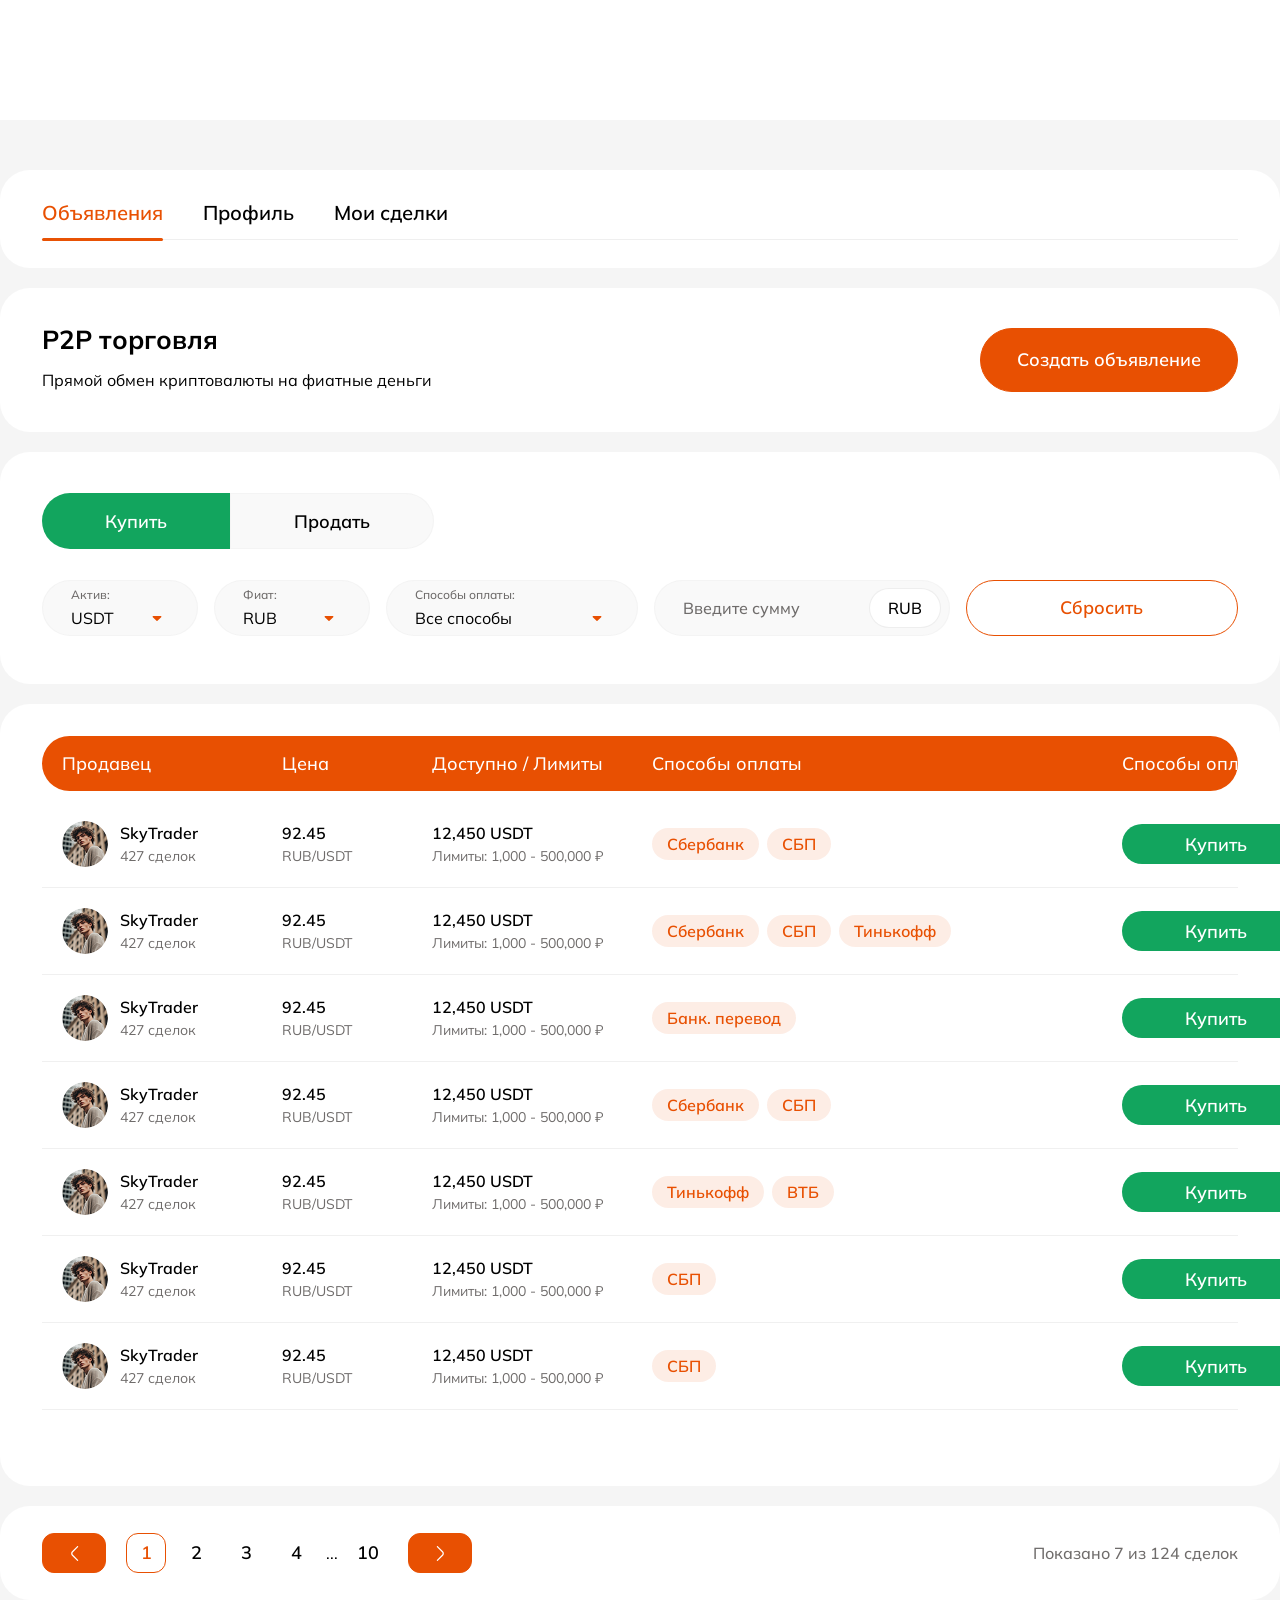
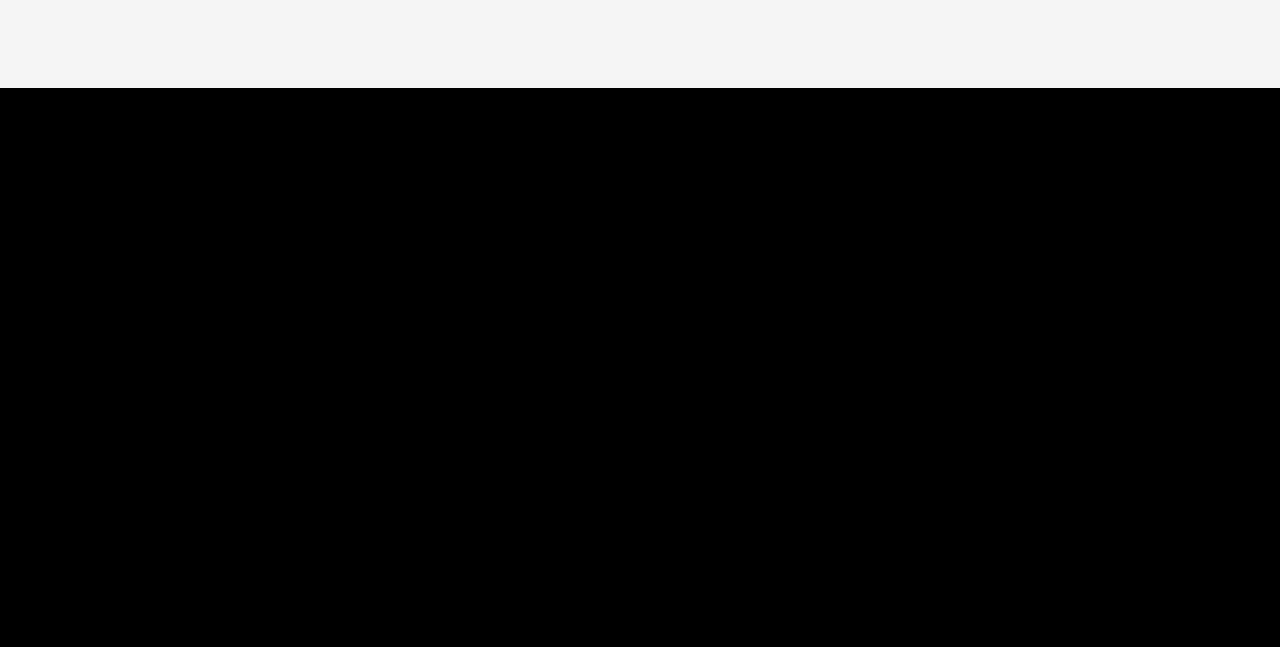
==== index.html @ 6373f877 "first commit" ====
<!DOCTYPE html>
<html lang="ru">

<head>
    <meta charset="UTF-8">
    <meta name="viewport" content="width=device-width, initial-scale=1.0">
    <link rel="stylesheet" href="assets/css/style.css">
    <script defer src="script.js"></script>
    <title>12 Р2Р</title>
</head>

<body>

    <header></header>

    <section class="ads">
        <div class="container">
            <div class="section-ads">
                <div class="section-ads-nav">
                    <a class="section-ads-nav--active" href="#" data-tab-trigger="ads">Объявления</a>
                    <a href="#" data-tab-trigger="profile">Профиль</a>
                    <a href="#" data-tab-trigger="deals">Мои сделки</a>

                    <div class="nav-slider"></div>
                </div>

                <div class="ads-tab-content active" data-tab="ads">
                    <div class="section-ads-create">
                        <div class="section-ads-create-text">
                            <p class="section-ads-create-title">P2P торговля</p>
                            <p>Прямой обмен криптовалюты на фиатные деньги</p>
                        </div>
                        <button class="btn" data-open-create-ad>Создать объявление</button>
                    </div>

                    <div class="section-ads-filters">
                        <div class="section-ads-filters-buttons">
                            <button class="btn buy-btn">Купить</button>
                            <button class="btn sell-btn">Продать</button>
                        </div>

                        <form action="">
                            <div class="ads-form-item">
                                <span>Актив: </span>
                                <select name="" id="">
                                    <option value="">USDT</option>
                                    <option value=""></option>
                                    <option value=""></option>
                                </select>
                            </div>
                            <div class="ads-form-item">
                                <span>Фиат: </span>
                                <select name="" id="">
                                    <option value="">RUB</option>
                                    <option value=""></option>
                                    <option value=""></option>
                                </select>
                            </div>
                            <div class="ads-form-item ads-form-payment">
                                <span>Способы оплаты: </span>
                                <select name="" id="">
                                    <option value="">Все способы</option>
                                    <option value=""></option>
                                    <option value=""></option>
                                </select>
                            </div>
                            <div class="ads-form-item-enter">
                                <input type="text" placeholder="Введите сумму">
                            </div>
                            <button class="btn">Cбросить</button>
                        </form>
                    </div>


                    <div class="section-ads-result">
                        <div class="ads-header">
                            <div class="ads-col seller">Продавец</div>
                            <div class="ads-col price">Цена</div>
                            <div class="ads-col available">Доступно / Лимиты</div>
                            <div class="ads-col payment">Способы оплаты</div>
                            <div class="ads-col action">Способы оплаты</div>
                        </div>

                        <div class="ads-row">
                            <div class="ads-col seller">
                                <div class="seller-info">
                                    <img src="assets/img/Ellipse.png" alt="SkyTrader" class="seller-avatar">
                                    <div class="seller-details">
                                        <div class="seller-name">SkyTrader</div>
                                        <div class="seller-deals">427 сделок</div>
                                    </div>
                                </div>
                            </div>
                            <div class="ads-col price">
                                <div class="price-value">92.45</div>
                                <div class="price-pair">RUB/USDT</div>
                            </div>
                            <div class="ads-col available">
                                <div class="available-amount">12,450 USDT</div>
                                <div class="available-limits">Лимиты: 1,000 - 500,000 ₽</div>
                            </div>
                            <div class="ads-col payment">
                                <div class="payment-methods">
                                    <span class="payment-tag">Сбербанк</span>
                                    <span class="payment-tag">СБП</span>
                                </div>
                            </div>
                            <div class="ads-col action">
                                <button class="btn btn-buy" data-open-kyc-modal>Купить</button>
                            </div>
                        </div>

                        <div class="ads-row">
                            <div class="ads-col seller">
                                <div class="seller-info">
                                    <img src="assets/img/Ellipse.png" alt="SkyTrader" class="seller-avatar">
                                    <div class="seller-details">
                                        <div class="seller-name">SkyTrader</div>
                                        <div class="seller-deals">427 сделок</div>
                                    </div>
                                </div>
                            </div>
                            <div class="ads-col price">
                                <div class="price-value">92.45</div>
                                <div class="price-pair">RUB/USDT</div>
                            </div>
                            <div class="ads-col available">
                                <div class="available-amount">12,450 USDT</div>
                                <div class="available-limits">Лимиты: 1,000 - 500,000 ₽</div>
                            </div>
                            <div class="ads-col payment">
                                <div class="payment-methods">
                                    <span class="payment-tag">Сбербанк</span>
                                    <span class="payment-tag">СБП</span>
                                    <span class="payment-tag">Тинькофф</span>
                                </div>
                            </div>
                            <div class="ads-col action">
                                <button class="btn btn-buy">Купить</button>
                            </div>
                        </div>

                        <div class="ads-row">
                            <div class="ads-col seller">
                                <div class="seller-info">
                                    <img src="assets/img/Ellipse.png" alt="SkyTrader" class="seller-avatar">
                                    <div class="seller-details">
                                        <div class="seller-name">SkyTrader</div>
                                        <div class="seller-deals">427 сделок</div>
                                    </div>
                                </div>
                            </div>
                            <div class="ads-col price">
                                <div class="price-value">92.45</div>
                                <div class="price-pair">RUB/USDT</div>
                            </div>
                            <div class="ads-col available">
                                <div class="available-amount">12,450 USDT</div>
                                <div class="available-limits">Лимиты: 1,000 - 500,000 ₽</div>
                            </div>
                            <div class="ads-col payment">
                                <div class="payment-methods">
                                    <span class="payment-tag">Банк. перевод</span>
                                </div>
                            </div>
                            <div class="ads-col action">
                                <button class="btn btn-buy">Купить</button>
                            </div>
                        </div>

                        <div class="ads-row">
                            <div class="ads-col seller">
                                <div class="seller-info">
                                    <img src="assets/img/Ellipse.png" alt="SkyTrader" class="seller-avatar">
                                    <div class="seller-details">
                                        <div class="seller-name">SkyTrader</div>
                                        <div class="seller-deals">427 сделок</div>
                                    </div>
                                </div>
                            </div>
                            <div class="ads-col price">
                                <div class="price-value">92.45</div>
                                <div class="price-pair">RUB/USDT</div>
                            </div>
                            <div class="ads-col available">
                                <div class="available-amount">12,450 USDT</div>
                                <div class="available-limits">Лимиты: 1,000 - 500,000 ₽</div>
                            </div>
                            <div class="ads-col payment">
                                <div class="payment-methods">
                                    <span class="payment-tag">Сбербанк</span>
                                    <span class="payment-tag">СБП</span>
                                </div>
                            </div>
                            <div class="ads-col action">
                                <button class="btn btn-buy">Купить</button>
                            </div>
                        </div>

                        <div class="ads-row">
                            <div class="ads-col seller">
                                <div class="seller-info">
                                    <img src="assets/img/Ellipse.png" alt="SkyTrader" class="seller-avatar">
                                    <div class="seller-details">
                                        <div class="seller-name">SkyTrader</div>
                                        <div class="seller-deals">427 сделок</div>
                                    </div>
                                </div>
                            </div>
                            <div class="ads-col price">
                                <div class="price-value">92.45</div>
                                <div class="price-pair">RUB/USDT</div>
                            </div>
                            <div class="ads-col available">
                                <div class="available-amount">12,450 USDT</div>
                                <div class="available-limits">Лимиты: 1,000 - 500,000 ₽</div>
                            </div>
                            <div class="ads-col payment">
                                <div class="payment-methods">
                                    <span class="payment-tag">Тинькофф</span>
                                    <span class="payment-tag">ВТБ</span>
                                </div>
                            </div>
                            <div class="ads-col action">
                                <button class="btn btn-buy">Купить</button>
                            </div>
                        </div>

                        <div class="ads-row">
                            <div class="ads-col seller">
                                <div class="seller-info">
                                    <img src="assets/img/Ellipse.png" alt="SkyTrader" class="seller-avatar">
                                    <div class="seller-details">
                                        <div class="seller-name">SkyTrader</div>
                                        <div class="seller-deals">427 сделок</div>
                                    </div>
                                </div>
                            </div>
                            <div class="ads-col price">
                                <div class="price-value">92.45</div>
                                <div class="price-pair">RUB/USDT</div>
                            </div>
                            <div class="ads-col available">
                                <div class="available-amount">12,450 USDT</div>
                                <div class="available-limits">Лимиты: 1,000 - 500,000 ₽</div>
                            </div>
                            <div class="ads-col payment">
                                <div class="payment-methods">
                                    <span class="payment-tag">СБП</span>
                                </div>
                            </div>
                            <div class="ads-col action">
                                <button class="btn btn-buy">Купить</button>
                            </div>
                        </div>

                        <div class="ads-row">
                            <div class="ads-col seller">
                                <div class="seller-info">
                                    <img src="assets/img/Ellipse.png" alt="SkyTrader" class="seller-avatar">
                                    <div class="seller-details">
                                        <div class="seller-name">SkyTrader</div>
                                        <div class="seller-deals">427 сделок</div>
                                    </div>
                                </div>
                            </div>
                            <div class="ads-col price">
                                <div class="price-value">92.45</div>
                                <div class="price-pair">RUB/USDT</div>
                            </div>
                            <div class="ads-col available">
                                <div class="available-amount">12,450 USDT</div>
                                <div class="available-limits">Лимиты: 1,000 - 500,000 ₽</div>
                            </div>
                            <div class="ads-col payment">
                                <div class="payment-methods">
                                    <span class="payment-tag">СБП</span>
                                </div>
                            </div>
                            <div class="ads-col action">
                                <button class="btn btn-buy">Купить</button>
                            </div>
                        </div>
                    </div>

                    <div class="ads-pagination">
                        <button class="pagination-btn pagination-btn-arrow prev"><svg width="15" height="15"
                                viewBox="0 0 15 15" fill="none" xmlns="http://www.w3.org/2000/svg">
                                <g clip-path="url(#clip0_1378_10796)">
                                    <path
                                        d="M10.6214 14.9986C10.7036 14.9991 10.7852 14.9834 10.8613 14.9523C10.9375 14.9212 11.0067 14.8753 11.0651 14.8174C11.1237 14.7593 11.1702 14.6902 11.2019 14.614C11.2337 14.5378 11.25 14.4562 11.25 14.3736C11.25 14.2911 11.2337 14.2094 11.2019 14.1333C11.1702 14.0571 11.1237 13.988 11.0651 13.9299L5.95888 8.82365C5.60775 8.47209 5.41053 7.99553 5.41053 7.49865C5.41053 7.00177 5.60775 6.52521 5.95888 6.17365L11.0651 1.0674C11.1828 0.949711 11.2489 0.790089 11.2489 0.623651C11.2489 0.457212 11.1828 0.297591 11.0651 0.179901C10.9474 0.0622112 10.7878 -0.00390625 10.6214 -0.00390625C10.4549 -0.00390625 10.2953 0.0622112 10.1776 0.179901L5.07138 5.28615C4.78036 5.57644 4.54946 5.92128 4.39192 6.30094C4.23438 6.6806 4.15329 7.0876 4.15329 7.49865C4.15329 7.90969 4.23438 8.3167 4.39192 8.69636C4.54946 9.07602 4.78036 9.42086 5.07138 9.71115L10.1776 14.8174C10.236 14.8753 10.3053 14.9212 10.3814 14.9523C10.4576 14.9834 10.5391 14.9991 10.6214 14.9986Z"
                                        fill="white" />
                                </g>
                                <defs>
                                    <clipPath id="clip0_1378_10796">
                                        <rect width="15" height="15" fill="white" transform="matrix(-1 0 0 1 15 0)" />
                                    </clipPath>
                                </defs>
                            </svg></button>
                        <button class="pagination-btn active">1</button>
                        <button class="pagination-btn">2</button>
                        <button class="pagination-btn">3</button>
                        <button class="pagination-btn">4</button>
                        <span class="pagination-dots">...</span>
                        <button class="pagination-btn">10</button>
                        <button class="pagination-btn pagination-btn-arrow next"><svg width="15" height="15"
                                viewBox="0 0 15 15" fill="none" xmlns="http://www.w3.org/2000/svg">
                                <g clip-path="url(#clip0_1378_10799)">
                                    <path
                                        d="M4.37862 14.9986C4.29637 14.9991 4.21483 14.9834 4.13868 14.9523C4.06253 14.9212 3.99327 14.8753 3.93487 14.8174C3.87629 14.7593 3.8298 14.6902 3.79807 14.614C3.76634 14.5378 3.75 14.4562 3.75 14.3736C3.75 14.2911 3.76634 14.2094 3.79807 14.1333C3.8298 14.0571 3.87629 13.988 3.93487 13.9299L9.04112 8.82365C9.39225 8.47209 9.58947 7.99553 9.58947 7.49865C9.58947 7.00177 9.39225 6.52521 9.04112 6.17365L3.93487 1.0674C3.81718 0.949711 3.75107 0.790089 3.75107 0.623651C3.75107 0.457212 3.81718 0.297591 3.93487 0.179901C4.05256 0.0622112 4.21219 -0.00390625 4.37862 -0.00390625C4.54506 -0.00390625 4.70468 0.0622112 4.82237 0.179901L9.92862 5.28615C10.2196 5.57644 10.4505 5.92128 10.6081 6.30094C10.7656 6.6806 10.8467 7.0876 10.8467 7.49865C10.8467 7.90969 10.7656 8.3167 10.6081 8.69636C10.4505 9.07602 10.2196 9.42086 9.92862 9.71115L4.82237 14.8174C4.76397 14.8753 4.69471 14.9212 4.61857 14.9523C4.54242 14.9834 4.46088 14.9991 4.37862 14.9986Z"
                                        fill="white" />
                                </g>
                                <defs>
                                    <clipPath id="clip0_1378_10799">
                                        <rect width="15" height="15" fill="white" />
                                    </clipPath>
                                </defs>
                            </svg></button>
                        <div class="pagination-info">Показано 7 из 124 сделок</div>
                    </div>
                </div>


                <div class="ads-tab-content" data-tab="profile">
                    <div class="profile-placeholder">
                        <div class="profile-card">
                            <h2 class="profile-card__title">Профиль</h2>

                            <div class="profile-card__content">
                                <div class="profile-user">
                                    <img src="assets/img/Ellipse.png" alt="SkyTrader" class="profile-avatar">
                                    <div class="profile-user-info">
                                        <div class="profile-user-name">SkyTrader</div>
                                        <div class="profile-kyc-badge">
                                            <span class="profile-kyc-dot"></span>
                                            KYC Верифицирован
                                        </div>
                                    </div>
                                </div>

                                <div class="profile-dates">
                                    <div class="profile-date-item">
                                        <span class="profile-date-label">Регистрация пользователя:</span>
                                        <span class="profile-date-value">12.01.2026</span>
                                    </div>
                                    <div class="profile-date-item">
                                        <span class="profile-date-label">Первая сделка:</span>
                                        <span class="profile-date-value">24.01.2026</span>
                                    </div>
                                    <div class="profile-date-item">
                                        <span class="profile-date-label">Последняя сделка:</span>
                                        <span class="profile-date-value">09.04.2026</span>
                                    </div>
                                </div>

                                <button class="profile-settings-btn">Настройки</button>
                            </div>
                        </div>

                        <div class="profile-stats">
                            <h3 class="profile-stats__title">Статистика профиля</h3>

                            <div class="profile-stats__grid">
                                <div class="profile-stat-item">
                                    <div class="profile-stat-icon">
                                        <svg width="26" height="26" viewBox="0 0 26 26" fill="none"
                                            xmlns="http://www.w3.org/2000/svg">
                                            <g clip-path="url(#clip0_1378_11319)">
                                                <path
                                                    d="M12.9974 2.16697C14.4344 2.17168 15.8563 2.46135 17.1806 3.01921C18.505 3.57707 19.7056 4.39204 20.7129 5.41697H17.3307C17.0434 5.41697 16.7678 5.5311 16.5647 5.73427C16.3615 5.93743 16.2474 6.21298 16.2474 6.5003C16.2474 6.78762 16.3615 7.06317 16.5647 7.26633C16.7678 7.4695 17.0434 7.58363 17.3307 7.58363H21.819C22.3524 7.58335 22.8639 7.3713 23.2412 6.99409C23.6184 6.61687 23.8304 6.10534 23.8307 5.57188V1.08363C23.8307 0.796314 23.7166 0.520764 23.5134 0.3176C23.3102 0.114436 23.0347 0.000298961 22.7474 0.000298961C22.4601 0.000298961 22.1845 0.114436 21.9813 0.3176C21.7782 0.520764 21.664 0.796314 21.664 1.08363V3.3348C19.8735 1.72221 17.6693 0.639909 15.2985 0.20911C12.9276 -0.221689 10.4836 0.0160202 8.24022 0.895617C5.99681 1.77521 4.04255 3.26197 2.5963 5.18938C1.15005 7.1168 0.2689 9.40877 0.0515377 11.8086C0.0375447 11.9595 0.0551298 12.1116 0.103173 12.2553C0.151215 12.399 0.228662 12.5311 0.330579 12.6432C0.432495 12.7553 0.556647 12.845 0.695122 12.9065C0.833598 12.9679 0.983362 12.9999 1.13487 13.0003C1.39984 13.0037 1.65653 12.908 1.8547 12.7321C2.05287 12.5562 2.17825 12.3126 2.20629 12.0491C2.44745 9.35244 3.68826 6.84339 5.68496 5.01487C7.68166 3.18635 10.2899 2.17053 12.9974 2.16697Z"
                                                    fill="#E85002" />
                                                <path
                                                    d="M24.8688 13.0001C24.6038 12.9967 24.3471 13.0923 24.149 13.2683C23.9508 13.4442 23.8254 13.6877 23.7974 13.9513C23.6183 16.0131 22.8515 17.9803 21.5881 19.6195C20.3246 21.2587 18.6175 22.501 16.6692 23.1992C14.7209 23.8973 12.6133 24.022 10.5963 23.5584C8.57926 23.0947 6.73758 22.0622 5.28971 20.5834H8.67188C8.95919 20.5834 9.23474 20.4693 9.43791 20.2661C9.64107 20.063 9.75521 19.7874 9.75521 19.5001C9.75521 19.2128 9.64107 18.9372 9.43791 18.7341C9.23474 18.5309 8.95919 18.4168 8.67188 18.4168H4.18363C3.9194 18.4166 3.65773 18.4685 3.41359 18.5696C3.16945 18.6706 2.94762 18.8188 2.76079 19.0057C2.57395 19.1925 2.42577 19.4143 2.32472 19.6585C2.22367 19.9026 2.17173 20.1643 2.17188 20.4285V24.9168C2.17188 25.2041 2.28601 25.4796 2.48918 25.6828C2.69234 25.886 2.96789 26.0001 3.25521 26.0001C3.54253 26.0001 3.81808 25.886 4.02124 25.6828C4.22441 25.4796 4.33854 25.2041 4.33854 24.9168V22.6656C6.12911 24.2782 8.33324 25.3605 10.7041 25.7913C13.075 26.2221 15.5189 25.9844 17.7624 25.1048C20.0058 24.2252 21.96 22.7384 23.4063 20.811C24.8525 18.8836 25.7337 16.5916 25.951 14.1918C25.965 14.0409 25.9474 13.8888 25.8994 13.7451C25.8514 13.6014 25.7739 13.4693 25.672 13.3572C25.5701 13.2451 25.4459 13.1554 25.3075 13.0939C25.169 13.0325 25.0203 13.0005 24.8688 13.0001Z"
                                                    fill="#E85002" />
                                            </g>
                                            <defs>
                                                <clipPath id="clip0_1378_11319">
                                                    <rect width="26" height="26" fill="white" />
                                                </clipPath>
                                            </defs>
                                        </svg>
                                    </div>
                                    <div class="profile-stat-content">
                                        <div class="profile-stat-title">Всего сделок - 24</div>
                                        <div class="profile-stat-desc">Из них 14 покупок и 10 продаж</div>
                                    </div>
                                </div>

                                <div class="profile-stat-item">
                                    <div class="profile-stat-icon">
                                        <svg width="26" height="26" viewBox="0 0 26 26" fill="none"
                                            xmlns="http://www.w3.org/2000/svg">
                                            <g clip-path="url(#clip0_1378_11303)">
                                                <path
                                                    d="M20.5833 2.16667H19.5V1.08333C19.5 0.796015 19.3859 0.520465 19.1827 0.317301C18.9795 0.114137 18.704 0 18.4167 0C18.1293 0 17.8538 0.114137 17.6506 0.317301C17.4475 0.520465 17.3333 0.796015 17.3333 1.08333V2.16667H8.66667V1.08333C8.66667 0.796015 8.55253 0.520465 8.34937 0.317301C8.1462 0.114137 7.87065 0 7.58333 0C7.29602 0 7.02047 0.114137 6.8173 0.317301C6.61414 0.520465 6.5 0.796015 6.5 1.08333V2.16667H5.41667C3.98061 2.16839 2.60385 2.73962 1.5884 3.75507C0.572955 4.77052 0.00172018 6.14727 0 7.58333L0 20.5833C0.00172018 22.0194 0.572955 23.3961 1.5884 24.4116C2.60385 25.427 3.98061 25.9983 5.41667 26H20.5833C22.0194 25.9983 23.3961 25.427 24.4116 24.4116C25.427 23.3961 25.9983 22.0194 26 20.5833V7.58333C25.9983 6.14727 25.427 4.77052 24.4116 3.75507C23.3961 2.73962 22.0194 2.16839 20.5833 2.16667ZM2.16667 7.58333C2.16667 6.72138 2.50908 5.89473 3.11857 5.28524C3.72806 4.67574 4.55471 4.33333 5.41667 4.33333H20.5833C21.4453 4.33333 22.2719 4.67574 22.8814 5.28524C23.4909 5.89473 23.8333 6.72138 23.8333 7.58333V8.66667H2.16667V7.58333ZM20.5833 23.8333H5.41667C4.55471 23.8333 3.72806 23.4909 3.11857 22.8814C2.50908 22.2719 2.16667 21.4453 2.16667 20.5833V10.8333H23.8333V20.5833C23.8333 21.4453 23.4909 22.2719 22.8814 22.8814C22.2719 23.4909 21.4453 23.8333 20.5833 23.8333Z"
                                                    fill="#E85002" />
                                                <path
                                                    d="M13 17.875C13.8975 17.875 14.625 17.1475 14.625 16.25C14.625 15.3525 13.8975 14.625 13 14.625C12.1025 14.625 11.375 15.3525 11.375 16.25C11.375 17.1475 12.1025 17.875 13 17.875Z"
                                                    fill="#E85002" />
                                                <path
                                                    d="M7.57812 17.875C8.47559 17.875 9.20312 17.1475 9.20312 16.25C9.20312 15.3525 8.47559 14.625 7.57812 14.625C6.68066 14.625 5.95312 15.3525 5.95312 16.25C5.95312 17.1475 6.68066 17.875 7.57812 17.875Z"
                                                    fill="#E85002" />
                                                <path
                                                    d="M18.4219 17.875C19.3193 17.875 20.0469 17.1475 20.0469 16.25C20.0469 15.3525 19.3193 14.625 18.4219 14.625C17.5244 14.625 16.7969 15.3525 16.7969 16.25C16.7969 17.1475 17.5244 17.875 18.4219 17.875Z"
                                                    fill="#E85002" />
                                            </g>
                                            <defs>
                                                <clipPath id="clip0_1378_11303">
                                                    <rect width="26" height="26" fill="white" />
                                                </clipPath>
                                            </defs>
                                        </svg>
                                    </div>
                                    <div class="profile-stat-content">
                                        <div class="profile-stat-title">Сделок за 30 дней - 8</div>
                                        <div class="profile-stat-desc">Процент выполнение составляет 96.00%</div>
                                    </div>
                                </div>

                                <div class="profile-stat-item">
                                    <div class="profile-stat-icon">
                                        <svg width="26" height="26" viewBox="0 0 26 26" fill="none"
                                            xmlns="http://www.w3.org/2000/svg">
                                            <g clip-path="url(#clip0_1378_11313)">
                                                <path
                                                    d="M17.3322 16.7917C17.1286 16.7917 16.9217 16.7343 16.7386 16.614L12.4052 13.767C12.1008 13.5655 11.9167 13.2264 11.9167 12.8613V7.58333C11.9167 6.98425 12.4009 6.5 13 6.5C13.5991 6.5 14.0833 6.98425 14.0833 7.58333V12.2774L17.9281 14.8027C18.4286 15.132 18.5672 15.8037 18.239 16.3031C18.031 16.6205 17.6843 16.7917 17.3322 16.7917ZM13.7735 23.8063C13.5178 23.8247 13.26 23.8333 13 23.8333C7.0265 23.8333 2.16667 18.9735 2.16667 13C2.16667 7.0265 7.0265 2.16667 13 2.16667C16.4136 2.16667 19.6213 3.80467 21.6537 6.5H18.4167C17.8176 6.5 17.3333 6.98425 17.3333 7.58333C17.3333 8.18242 17.8176 8.66667 18.4167 8.66667H22.75C23.9449 8.66667 24.9167 7.69492 24.9167 6.5V2.16667C24.9167 1.56758 24.4324 1.08333 23.8333 1.08333C23.2342 1.08333 22.75 1.56758 22.75 2.16667V4.446C20.3049 1.67158 16.7624 0 13 0C5.83158 0 0 5.83158 0 13C0 20.1684 5.83158 26 13 26C13.312 26 13.6207 25.9881 13.9273 25.9664C14.5242 25.9242 14.9738 25.4052 14.9305 24.8094C14.8882 24.2136 14.3758 23.7532 13.7735 23.8063ZM24.9167 11.9167C24.3176 11.9167 23.8333 12.4009 23.8333 13C23.8333 13.4929 23.7997 13.9891 23.7337 14.4733C23.6535 15.067 24.0695 15.613 24.661 15.6932C24.7108 15.6997 24.7596 15.7029 24.8083 15.7029C25.3424 15.7029 25.8072 15.3086 25.8808 14.7658C25.9588 14.1852 25.9989 13.5904 25.9989 13C25.9989 12.4009 25.5157 11.9167 24.9167 11.9167ZM23.9817 17.7623C23.4574 17.472 22.7977 17.667 22.5117 18.1913C22.2766 18.6203 22.009 19.0385 21.7154 19.435C21.3601 19.916 21.463 20.5942 21.9429 20.9506C22.1379 21.0936 22.3632 21.1618 22.5864 21.1618C22.919 21.1618 23.2462 21.0091 23.4596 20.7231C23.8095 20.2475 24.1312 19.7459 24.4129 19.2313C24.7011 18.707 24.5082 18.0483 23.9839 17.7613L23.9817 17.7623ZM18.8565 22.1173C18.4416 22.3838 18.0082 22.6233 17.5662 22.828C17.0235 23.0804 16.7873 23.7239 17.0397 24.2667C17.2239 24.6621 17.6139 24.8939 18.0234 24.8939C18.1762 24.8939 18.3311 24.8625 18.4784 24.7932C19.0103 24.5451 19.5325 24.2591 20.0297 23.9384C20.5335 23.6145 20.6787 22.945 20.3547 22.4413C20.0308 21.9397 19.3602 21.7945 18.8576 22.1163L18.8565 22.1173Z"
                                                    fill="#E85002" />
                                            </g>
                                            <defs>
                                                <clipPath id="clip0_1378_11313">
                                                    <rect width="26" height="26" fill="white" />
                                                </clipPath>
                                            </defs>
                                        </svg>
                                    </div>
                                    <div class="profile-stat-content">
                                        <div class="profile-stat-title">Опытный трейдер</div>
                                        <div class="profile-stat-desc">Работает более 30 дней</div>
                                    </div>
                                </div>
                            </div>
                        </div>

                        <section class="my-ads-section">
                            <div class="my-ads-header">
                                <h2 class="my-ads-title">Мои объявления</h2>

                                <div class="my-ads-controls">
                                    <div class="ads-tabs">
                                        <button class="ads-tab active">Все</button>
                                        <button class="ads-tab">Активные</button>
                                        <button class="ads-tab">Неактивные</button>
                                    </div>

                                    <button class="btn btn-create-ad">Создать объявление</button>
                                </div>
                            </div>

                            <table class="ads-table">
                                <thead class="ads-table-header">
                                    <tr>
                                        <th>Тип / Пара</th>
                                        <th>Цена</th>
                                        <th>Доступно / Лимиты</th>
                                        <th>Способы оплаты</th>
                                        <th>Таймер</th>
                                        <th>Статус</th>
                                        <th>Действия</th>
                                    </tr>
                                </thead>
                                <tbody>
                                    <tr class="ads-table-row">
                                        <td data-label="Тип / Пара">
                                            <div class="ad-type-pair">
                                                <span class="ad-pair-name">USDT/RUB</span>
                                                <span class="ad-type-tag sell">Продажа</span>
                                            </div>
                                        </td>
                                        <td data-label="Цена">
                                            <div class="ad-price">
                                                <span class="ad-price-value">92.45</span>
                                                <span class="ad-price-pair">RUB/USDT</span>
                                            </div>
                                        </td>
                                        <td data-label="Доступно / Лимиты">
                                            <div class="ad-available">
                                                <span class="ad-available-amount">12,450 USDT</span>
                                                <span class="ad-limits">Лимиты: 1,000 - 500,000 ₽</span>
                                            </div>
                                        </td>
                                        <td data-label="Способы оплаты">
                                            <div class="ad-payment-methods">
                                                <span class="payment-tag">Сбербанк</span>
                                                <span class="payment-tag">СБП</span>
                                                <span class="payment-tag">Тинькофф</span>
                                            </div>
                                        </td>
                                        <td data-label="Таймер">
                                            <div class="ad-timer">
                                                <span class="ad-timer-payment">Оплата: 15 мин</span>
                                                <span class="ad-timer-confirm">Подтв: 10 мин</span>
                                            </div>
                                        </td>
                                        <td data-label="Статус">
                                            <div class="ad-status">
                                                <span class="status-dot active"></span>
                                                <span class="status-text active">Активно</span>
                                            </div>
                                        </td>
                                        <td data-label="Действия">
                                            <div class="ad-actions">
                                                <button class="btn-action edit">
                                                    <svg width="12" height="12" viewBox="0 0 12 12" fill="none"
                                                        xmlns="http://www.w3.org/2000/svg">
                                                        <g clip-path="url(#clip0_1378_11484)">
                                                            <path
                                                                d="M0.586 9.55822C0.210901 9.9332 0.000113275 10.4418 0 10.9722L0 11.9987H1.0265C1.55689 11.9986 2.06551 11.7878 2.4405 11.4127L9.112 4.74122L7.2575 2.88672L0.586 9.55822Z"
                                                                fill="#E85002" />
                                                            <path
                                                                d="M11.5768 0.427435C11.455 0.305553 11.3104 0.208863 11.1513 0.142893C10.9921 0.0769241 10.8215 0.0429688 10.6493 0.0429688C10.477 0.0429687 10.3064 0.0769241 10.1472 0.142893C9.98809 0.208863 9.84351 0.305553 9.72175 0.427435L7.96875 2.18094L9.82325 4.03544L11.5768 2.28244C11.6986 2.16068 11.7953 2.0161 11.8613 1.85695C11.9273 1.6978 11.9612 1.52721 11.9612 1.35494C11.9612 1.18266 11.9273 1.01207 11.8613 0.852922C11.7953 0.693775 11.6986 0.549191 11.5768 0.427435Z"
                                                                fill="#E85002" />
                                                        </g>
                                                        <defs>
                                                            <clipPath id="clip0_1378_11484">
                                                                <rect width="12" height="12" fill="white" />
                                                            </clipPath>
                                                        </defs>
                                                    </svg>
                                                    Изм.
                                                </button>
                                                <button class="btn-action pause">
                                                    <svg width="12" height="12" viewBox="0 0 12 12" fill="none"
                                                        xmlns="http://www.w3.org/2000/svg">
                                                        <path
                                                            d="M3 0C2.73478 0 2.48043 0.184374 2.29289 0.512563C2.10536 0.840752 2 1.28587 2 1.75V10.25C2 10.7141 2.10536 11.1592 2.29289 11.4874C2.48043 11.8156 2.73478 12 3 12C3.26522 12 3.51957 11.8156 3.70711 11.4874C3.89464 11.1592 4 10.7141 4 10.25V1.75C4 1.28587 3.89464 0.840752 3.70711 0.512563C3.51957 0.184374 3.26522 0 3 0Z"
                                                            fill="#E85002" />
                                                        <path
                                                            d="M8 0C7.73478 0 7.48043 0.184374 7.29289 0.512563C7.10536 0.840752 7 1.28587 7 1.75V10.25C7 10.7141 7.10536 11.1592 7.29289 11.4874C7.48043 11.8156 7.73478 12 8 12C8.26522 12 8.51957 11.8156 8.70711 11.4874C8.89464 11.1592 9 10.7141 9 10.25V1.75C9 1.28587 8.89464 0.840752 8.70711 0.512563C8.51957 0.184374 8.26522 0 8 0Z"
                                                            fill="#E85002" />
                                                    </svg>
                                                    Пауза
                                                </button>
                                                <button class="btn-action delete">
                                                    <svg width="12" height="12" viewBox="0 0 12 12" fill="none"
                                                        xmlns="http://www.w3.org/2000/svg">
                                                        <g clip-path="url(#clip0_1378_11508)">
                                                            <path
                                                                d="M7.06044 5.99998L11.7803 1.28068C12.0732 0.987704 12.0732 0.512692 11.7803 0.219735C11.4873 -0.073245 11.0123 -0.073245 10.7193 0.219735L5.99998 4.93953L1.28068 0.219735C0.987704 -0.073245 0.512692 -0.073245 0.219735 0.219735C-0.0732216 0.512715 -0.073245 0.987727 0.219735 1.28068L4.93953 5.99998L0.219735 10.7193C-0.073245 11.0123 -0.073245 11.4873 0.219735 11.7803C0.512715 12.0732 0.987727 12.0732 1.28068 11.7803L5.99998 7.06044L10.7193 11.7803C11.0123 12.0732 11.4873 12.0732 11.7802 11.7803C12.0732 11.4873 12.0732 11.0123 11.7802 10.7193L7.06044 5.99998Z"
                                                                fill="#E85002" />
                                                        </g>
                                                        <defs>
                                                            <clipPath id="clip0_1378_11508">
                                                                <rect width="12" height="12" fill="white" />
                                                            </clipPath>
                                                        </defs>
                                                    </svg>
                                                </button>
                                            </div>
                                        </td>
                                    </tr>

                                    <tr class="ads-table-row ads-table-row-enable">
                                        <td data-label="Тип / Пара">
                                            <div class="ad-type-pair">
                                                <span class="ad-pair-name">USDT/RUB</span>
                                                <span class="ad-type-tag sell">Продажа</span>
                                            </div>
                                        </td>
                                        <td data-label="Цена">
                                            <div class="ad-price">
                                                <span class="ad-price-value">92.45</span>
                                                <span class="ad-price-pair">RUB/USDT</span>
                                            </div>
                                        </td>
                                        <td data-label="Доступно / Лимиты">
                                            <div class="ad-available">
                                                <span class="ad-available-amount">12,450 USDT</span>
                                                <span class="ad-limits">Лимиты: 1,000 - 500,000 ₽</span>
                                            </div>
                                        </td>
                                        <td data-label="Способы оплаты">
                                            <div class="ad-payment-methods">
                                                <span class="payment-tag">Сбербанк</span>
                                                <span class="payment-tag">СБП</span>
                                                <span class="payment-tag">Тинькофф</span>
                                            </div>
                                        </td>
                                        <td data-label="Таймер">
                                            <div class="ad-timer">
                                                <span class="ad-timer-payment">Оплата: 15 мин</span>
                                                <span class="ad-timer-confirm">Подтв: 10 мин</span>
                                            </div>
                                        </td>
                                        <td data-label="Статус">
                                            <div class="ad-status">
                                                <span class="status-dot inactive"></span>
                                                <span class="status-text inactive">Неактивно</span>
                                            </div>
                                        </td>
                                        <td data-label="Действия">
                                            <div class="ad-actions">
                                                <button class="btn-action edit">
                                                    <svg width="12" height="12" viewBox="0 0 12 12" fill="none"
                                                        xmlns="http://www.w3.org/2000/svg">
                                                        <g clip-path="url(#clip0_1378_11484)">
                                                            <path
                                                                d="M0.586 9.55822C0.210901 9.9332 0.000113275 10.4418 0 10.9722L0 11.9987H1.0265C1.55689 11.9986 2.06551 11.7878 2.4405 11.4127L9.112 4.74122L7.2575 2.88672L0.586 9.55822Z"
                                                                fill="#E85002" />
                                                            <path
                                                                d="M11.5768 0.427435C11.455 0.305553 11.3104 0.208863 11.1513 0.142893C10.9921 0.0769241 10.8215 0.0429688 10.6493 0.0429688C10.477 0.0429687 10.3064 0.0769241 10.1472 0.142893C9.98809 0.208863 9.84351 0.305553 9.72175 0.427435L7.96875 2.18094L9.82325 4.03544L11.5768 2.28244C11.6986 2.16068 11.7953 2.0161 11.8613 1.85695C11.9273 1.6978 11.9612 1.52721 11.9612 1.35494C11.9612 1.18266 11.9273 1.01207 11.8613 0.852922C11.7953 0.693775 11.6986 0.549191 11.5768 0.427435Z"
                                                                fill="#E85002" />
                                                        </g>
                                                        <defs>
                                                            <clipPath id="clip0_1378_11484">
                                                                <rect width="12" height="12" fill="white" />
                                                            </clipPath>
                                                        </defs>
                                                    </svg>
                                                    Изм.
                                                </button>
                                                <button class="btn-action enable">
                                                    <svg width="12" height="12" viewBox="0 0 12 12" fill="none"
                                                        xmlns="http://www.w3.org/2000/svg">
                                                        <path
                                                            d="M9.26832 4.31764L5.85035 1.40259C5.58338 1.17522 5.2675 1.03827 4.93771 1.00693C4.60793 0.975579 4.27712 1.05106 3.98196 1.22499C3.6868 1.39893 3.43881 1.66453 3.26549 1.99235C3.09216 2.32018 3.00027 2.69742 3 3.08227V8.9153C2.99949 9.30052 3.0909 9.67835 3.26405 10.0067C3.43721 10.3351 3.68533 10.6012 3.98078 10.7753C4.27623 10.9494 4.60742 11.0247 4.9375 10.9929C5.26758 10.961 5.58358 10.8233 5.85035 10.595L9.26832 7.67992C9.49511 7.48634 9.67953 7.23337 9.80665 6.94149C9.93376 6.6496 10 6.32701 10 5.99982C10 5.67263 9.93376 5.35004 9.80665 5.05816C9.67953 4.76628 9.49511 4.51331 9.26832 4.31973V4.31764Z"
                                                            fill="#E85002" />
                                                    </svg>
                                                    Включить
                                                </button>
                                                <button class="btn-action delete">
                                                    <svg width="12" height="12" viewBox="0 0 12 12" fill="none"
                                                        xmlns="http://www.w3.org/2000/svg">
                                                        <g clip-path="url(#clip0_1378_11508)">
                                                            <path
                                                                d="M7.06044 5.99998L11.7803 1.28068C12.0732 0.987704 12.0732 0.512692 11.7803 0.219735C11.4873 -0.073245 11.0123 -0.073245 10.7193 0.219735L5.99998 4.93953L1.28068 0.219735C0.987704 -0.073245 0.512692 -0.073245 0.219735 0.219735C-0.0732216 0.512715 -0.073245 0.987727 0.219735 1.28068L4.93953 5.99998L0.219735 10.7193C-0.073245 11.0123 -0.073245 11.4873 0.219735 11.7803C0.512715 12.0732 0.987727 12.0732 1.28068 11.7803L5.99998 7.06044L10.7193 11.7803C11.0123 12.0732 11.4873 12.0732 11.7802 11.7803C12.0732 11.4873 12.0732 11.0123 11.7802 10.7193L7.06044 5.99998Z"
                                                                fill="#E85002" />
                                                        </g>
                                                        <defs>
                                                            <clipPath id="clip0_1378_11508">
                                                                <rect width="12" height="12" fill="white" />
                                                            </clipPath>
                                                        </defs>
                                                    </svg>
                                                </button>
                                            </div>
                                        </td>
                                    </tr>

                                    <tr class="ads-table-row">
                                        <td data-label="Тип / Пара">
                                            <div class="ad-type-pair">
                                                <span class="ad-pair-name">USDT/RUB</span>
                                                <span class="ad-type-tag sell">Продажа</span>
                                            </div>
                                        </td>
                                        <td data-label="Цена">
                                            <div class="ad-price">
                                                <span class="ad-price-value">92.45</span>
                                                <span class="ad-price-pair">RUB/USDT</span>
                                            </div>
                                        </td>
                                        <td data-label="Доступно / Лимиты">
                                            <div class="ad-available">
                                                <span class="ad-available-amount">12,450 USDT</span>
                                                <span class="ad-limits">Лимиты: 1,000 - 500,000 ₽</span>
                                            </div>
                                        </td>
                                        <td data-label="Способы оплаты">
                                            <div class="ad-payment-methods">
                                                <span class="payment-tag">Сбербанк</span>
                                                <span class="payment-tag">СБП</span>
                                                <span class="payment-tag">Тинькофф</span>
                                            </div>
                                        </td>
                                        <td data-label="Таймер">
                                            <div class="ad-timer">
                                                <span class="ad-timer-payment">Оплата: 15 мин</span>
                                                <span class="ad-timer-confirm">Подтв: 10 мин</span>
                                            </div>
                                        </td>
                                        <td data-label="Статус">
                                            <div class="ad-status">
                                                <span class="status-dot active"></span>
                                                <span class="status-text active">Активно</span>
                                            </div>
                                        </td>
                                        <td data-label="Действия">
                                            <div class="ad-actions">
                                                <button class="btn-action edit">
                                                    <svg width="12" height="12" viewBox="0 0 12 12" fill="none"
                                                        xmlns="http://www.w3.org/2000/svg">
                                                        <g clip-path="url(#clip0_1378_11484)">
                                                            <path
                                                                d="M0.586 9.55822C0.210901 9.9332 0.000113275 10.4418 0 10.9722L0 11.9987H1.0265C1.55689 11.9986 2.06551 11.7878 2.4405 11.4127L9.112 4.74122L7.2575 2.88672L0.586 9.55822Z"
                                                                fill="#E85002" />
                                                            <path
                                                                d="M11.5768 0.427435C11.455 0.305553 11.3104 0.208863 11.1513 0.142893C10.9921 0.0769241 10.8215 0.0429688 10.6493 0.0429688C10.477 0.0429687 10.3064 0.0769241 10.1472 0.142893C9.98809 0.208863 9.84351 0.305553 9.72175 0.427435L7.96875 2.18094L9.82325 4.03544L11.5768 2.28244C11.6986 2.16068 11.7953 2.0161 11.8613 1.85695C11.9273 1.6978 11.9612 1.52721 11.9612 1.35494C11.9612 1.18266 11.9273 1.01207 11.8613 0.852922C11.7953 0.693775 11.6986 0.549191 11.5768 0.427435Z"
                                                                fill="#E85002" />
                                                        </g>
                                                        <defs>
                                                            <clipPath id="clip0_1378_11484">
                                                                <rect width="12" height="12" fill="white" />
                                                            </clipPath>
                                                        </defs>
                                                    </svg>
                                                    Изм.
                                                </button>
                                                <button class="btn-action pause">
                                                    <svg width="12" height="12" viewBox="0 0 12 12" fill="none"
                                                        xmlns="http://www.w3.org/2000/svg">
                                                        <path
                                                            d="M3 0C2.73478 0 2.48043 0.184374 2.29289 0.512563C2.10536 0.840752 2 1.28587 2 1.75V10.25C2 10.7141 2.10536 11.1592 2.29289 11.4874C2.48043 11.8156 2.73478 12 3 12C3.26522 12 3.51957 11.8156 3.70711 11.4874C3.89464 11.1592 4 10.7141 4 10.25V1.75C4 1.28587 3.89464 0.840752 3.70711 0.512563C3.51957 0.184374 3.26522 0 3 0Z"
                                                            fill="#E85002" />
                                                        <path
                                                            d="M8 0C7.73478 0 7.48043 0.184374 7.29289 0.512563C7.10536 0.840752 7 1.28587 7 1.75V10.25C7 10.7141 7.10536 11.1592 7.29289 11.4874C7.48043 11.8156 7.73478 12 8 12C8.26522 12 8.51957 11.8156 8.70711 11.4874C8.89464 11.1592 9 10.7141 9 10.25V1.75C9 1.28587 8.89464 0.840752 8.70711 0.512563C8.51957 0.184374 8.26522 0 8 0Z"
                                                            fill="#E85002" />
                                                    </svg>
                                                    Пауза
                                                </button>
                                                <button class="btn-action delete">
                                                    <svg width="12" height="12" viewBox="0 0 12 12" fill="none"
                                                        xmlns="http://www.w3.org/2000/svg">
                                                        <g clip-path="url(#clip0_1378_11508)">
                                                            <path
                                                                d="M7.06044 5.99998L11.7803 1.28068C12.0732 0.987704 12.0732 0.512692 11.7803 0.219735C11.4873 -0.073245 11.0123 -0.073245 10.7193 0.219735L5.99998 4.93953L1.28068 0.219735C0.987704 -0.073245 0.512692 -0.073245 0.219735 0.219735C-0.0732216 0.512715 -0.073245 0.987727 0.219735 1.28068L4.93953 5.99998L0.219735 10.7193C-0.073245 11.0123 -0.073245 11.4873 0.219735 11.7803C0.512715 12.0732 0.987727 12.0732 1.28068 11.7803L5.99998 7.06044L10.7193 11.7803C11.0123 12.0732 11.4873 12.0732 11.7802 11.7803C12.0732 11.4873 12.0732 11.0123 11.7802 10.7193L7.06044 5.99998Z"
                                                                fill="#E85002" />
                                                        </g>
                                                        <defs>
                                                            <clipPath id="clip0_1378_11508">
                                                                <rect width="12" height="12" fill="white" />
                                                            </clipPath>
                                                        </defs>
                                                    </svg>
                                                </button>
                                            </div>
                                        </td>
                                    </tr>

                                    <tr class="ads-table-row">
                                        <td data-label="Тип / Пара">
                                            <div class="ad-type-pair">
                                                <span class="ad-pair-name">USDT/RUB</span>
                                                <span class="ad-type-tag sell">Продажа</span>
                                            </div>
                                        </td>
                                        <td data-label="Цена">
                                            <div class="ad-price">
                                                <span class="ad-price-value">92.45</span>
                                                <span class="ad-price-pair">RUB/USDT</span>
                                            </div>
                                        </td>
                                        <td data-label="Доступно / Лимиты">
                                            <div class="ad-available">
                                                <span class="ad-available-amount">12,450 USDT</span>
                                                <span class="ad-limits">Лимиты: 1,000 - 500,000 ₽</span>
                                            </div>
                                        </td>
                                        <td data-label="Способы оплаты">
                                            <div class="ad-payment-methods">
                                                <span class="payment-tag">Сбербанк</span>
                                                <span class="payment-tag">СБП</span>
                                                <span class="payment-tag">Тинькофф</span>
                                            </div>
                                        </td>
                                        <td data-label="Таймер">
                                            <div class="ad-timer">
                                                <span class="ad-timer-payment">Оплата: 15 мин</span>
                                                <span class="ad-timer-confirm">Подтв: 10 мин</span>
                                            </div>
                                        </td>
                                        <td data-label="Статус">
                                            <div class="ad-status">
                                                <span class="status-dot active"></span>
                                                <span class="status-text active">Активно</span>
                                            </div>
                                        </td>
                                        <td data-label="Действия">
                                            <div class="ad-actions">
                                                <button class="btn-action edit">
                                                    <svg width="12" height="12" viewBox="0 0 12 12" fill="none"
                                                        xmlns="http://www.w3.org/2000/svg">
                                                        <g clip-path="url(#clip0_1378_11484)">
                                                            <path
                                                                d="M0.586 9.55822C0.210901 9.9332 0.000113275 10.4418 0 10.9722L0 11.9987H1.0265C1.55689 11.9986 2.06551 11.7878 2.4405 11.4127L9.112 4.74122L7.2575 2.88672L0.586 9.55822Z"
                                                                fill="#E85002" />
                                                            <path
                                                                d="M11.5768 0.427435C11.455 0.305553 11.3104 0.208863 11.1513 0.142893C10.9921 0.0769241 10.8215 0.0429688 10.6493 0.0429688C10.477 0.0429687 10.3064 0.0769241 10.1472 0.142893C9.98809 0.208863 9.84351 0.305553 9.72175 0.427435L7.96875 2.18094L9.82325 4.03544L11.5768 2.28244C11.6986 2.16068 11.7953 2.0161 11.8613 1.85695C11.9273 1.6978 11.9612 1.52721 11.9612 1.35494C11.9612 1.18266 11.9273 1.01207 11.8613 0.852922C11.7953 0.693775 11.6986 0.549191 11.5768 0.427435Z"
                                                                fill="#E85002" />
                                                        </g>
                                                        <defs>
                                                            <clipPath id="clip0_1378_11484">
                                                                <rect width="12" height="12" fill="white" />
                                                            </clipPath>
                                                        </defs>
                                                    </svg>
                                                    Изм.
                                                </button>
                                                <button class="btn-action pause">
                                                    <svg width="12" height="12" viewBox="0 0 12 12" fill="none"
                                                        xmlns="http://www.w3.org/2000/svg">
                                                        <path
                                                            d="M3 0C2.73478 0 2.48043 0.184374 2.29289 0.512563C2.10536 0.840752 2 1.28587 2 1.75V10.25C2 10.7141 2.10536 11.1592 2.29289 11.4874C2.48043 11.8156 2.73478 12 3 12C3.26522 12 3.51957 11.8156 3.70711 11.4874C3.89464 11.1592 4 10.7141 4 10.25V1.75C4 1.28587 3.89464 0.840752 3.70711 0.512563C3.51957 0.184374 3.26522 0 3 0Z"
                                                            fill="#E85002" />
                                                        <path
                                                            d="M8 0C7.73478 0 7.48043 0.184374 7.29289 0.512563C7.10536 0.840752 7 1.28587 7 1.75V10.25C7 10.7141 7.10536 11.1592 7.29289 11.4874C7.48043 11.8156 7.73478 12 8 12C8.26522 12 8.51957 11.8156 8.70711 11.4874C8.89464 11.1592 9 10.7141 9 10.25V1.75C9 1.28587 8.89464 0.840752 8.70711 0.512563C8.51957 0.184374 8.26522 0 8 0Z"
                                                            fill="#E85002" />
                                                    </svg>
                                                    Пауза
                                                </button>
                                                <button class="btn-action delete">
                                                    <svg width="12" height="12" viewBox="0 0 12 12" fill="none"
                                                        xmlns="http://www.w3.org/2000/svg">
                                                        <g clip-path="url(#clip0_1378_11508)">
                                                            <path
                                                                d="M7.06044 5.99998L11.7803 1.28068C12.0732 0.987704 12.0732 0.512692 11.7803 0.219735C11.4873 -0.073245 11.0123 -0.073245 10.7193 0.219735L5.99998 4.93953L1.28068 0.219735C0.987704 -0.073245 0.512692 -0.073245 0.219735 0.219735C-0.0732216 0.512715 -0.073245 0.987727 0.219735 1.28068L4.93953 5.99998L0.219735 10.7193C-0.073245 11.0123 -0.073245 11.4873 0.219735 11.7803C0.512715 12.0732 0.987727 12.0732 1.28068 11.7803L5.99998 7.06044L10.7193 11.7803C11.0123 12.0732 11.4873 12.0732 11.7802 11.7803C12.0732 11.4873 12.0732 11.0123 11.7802 10.7193L7.06044 5.99998Z"
                                                                fill="#E85002" />
                                                        </g>
                                                        <defs>
                                                            <clipPath id="clip0_1378_11508">
                                                                <rect width="12" height="12" fill="white" />
                                                            </clipPath>
                                                        </defs>
                                                    </svg>
                                                </button>
                                            </div>
                                        </td>
                                    </tr>

                                    <tr class="ads-table-row">
                                        <td data-label="Тип / Пара">
                                            <div class="ad-type-pair">
                                                <span class="ad-pair-name">USDT/RUB</span>
                                                <span class="ad-type-tag sell">Продажа</span>
                                            </div>
                                        </td>
                                        <td data-label="Цена">
                                            <div class="ad-price">
                                                <span class="ad-price-value">92.45</span>
                                                <span class="ad-price-pair">RUB/USDT</span>
                                            </div>
                                        </td>
                                        <td data-label="Доступно / Лимиты">
                                            <div class="ad-available">
                                                <span class="ad-available-amount">12,450 USDT</span>
                                                <span class="ad-limits">Лимиты: 1,000 - 500,000 ₽</span>
                                            </div>
                                        </td>
                                        <td data-label="Способы оплаты">
                                            <div class="ad-payment-methods">
                                                <span class="payment-tag">Сбербанк</span>
                                                <span class="payment-tag">СБП</span>
                                                <span class="payment-tag">Тинькофф</span>
                                            </div>
                                        </td>
                                        <td data-label="Таймер">
                                            <div class="ad-timer">
                                                <span class="ad-timer-payment">Оплата: 15 мин</span>
                                                <span class="ad-timer-confirm">Подтв: 10 мин</span>
                                            </div>
                                        </td>
                                        <td data-label="Статус">
                                            <div class="ad-status">
                                                <span class="status-dot active"></span>
                                                <span class="status-text active">Активно</span>
                                            </div>
                                        </td>
                                        <td data-label="Действия">
                                            <div class="ad-actions">
                                                <button class="btn-action edit">
                                                    <svg width="12" height="12" viewBox="0 0 12 12" fill="none"
                                                        xmlns="http://www.w3.org/2000/svg">
                                                        <g clip-path="url(#clip0_1378_11484)">
                                                            <path
                                                                d="M0.586 9.55822C0.210901 9.9332 0.000113275 10.4418 0 10.9722L0 11.9987H1.0265C1.55689 11.9986 2.06551 11.7878 2.4405 11.4127L9.112 4.74122L7.2575 2.88672L0.586 9.55822Z"
                                                                fill="#E85002" />
                                                            <path
                                                                d="M11.5768 0.427435C11.455 0.305553 11.3104 0.208863 11.1513 0.142893C10.9921 0.0769241 10.8215 0.0429688 10.6493 0.0429688C10.477 0.0429687 10.3064 0.0769241 10.1472 0.142893C9.98809 0.208863 9.84351 0.305553 9.72175 0.427435L7.96875 2.18094L9.82325 4.03544L11.5768 2.28244C11.6986 2.16068 11.7953 2.0161 11.8613 1.85695C11.9273 1.6978 11.9612 1.52721 11.9612 1.35494C11.9612 1.18266 11.9273 1.01207 11.8613 0.852922C11.7953 0.693775 11.6986 0.549191 11.5768 0.427435Z"
                                                                fill="#E85002" />
                                                        </g>
                                                        <defs>
                                                            <clipPath id="clip0_1378_11484">
                                                                <rect width="12" height="12" fill="white" />
                                                            </clipPath>
                                                        </defs>
                                                    </svg>
                                                    Изм.
                                                </button>
                                                <button class="btn-action pause">
                                                    <svg width="12" height="12" viewBox="0 0 12 12" fill="none"
                                                        xmlns="http://www.w3.org/2000/svg">
                                                        <path
                                                            d="M3 0C2.73478 0 2.48043 0.184374 2.29289 0.512563C2.10536 0.840752 2 1.28587 2 1.75V10.25C2 10.7141 2.10536 11.1592 2.29289 11.4874C2.48043 11.8156 2.73478 12 3 12C3.26522 12 3.51957 11.8156 3.70711 11.4874C3.89464 11.1592 4 10.7141 4 10.25V1.75C4 1.28587 3.89464 0.840752 3.70711 0.512563C3.51957 0.184374 3.26522 0 3 0Z"
                                                            fill="#E85002" />
                                                        <path
                                                            d="M8 0C7.73478 0 7.48043 0.184374 7.29289 0.512563C7.10536 0.840752 7 1.28587 7 1.75V10.25C7 10.7141 7.10536 11.1592 7.29289 11.4874C7.48043 11.8156 7.73478 12 8 12C8.26522 12 8.51957 11.8156 8.70711 11.4874C8.89464 11.1592 9 10.7141 9 10.25V1.75C9 1.28587 8.89464 0.840752 8.70711 0.512563C8.51957 0.184374 8.26522 0 8 0Z"
                                                            fill="#E85002" />
                                                    </svg>
                                                    Пауза
                                                </button>
                                                <button class="btn-action delete">
                                                    <svg width="12" height="12" viewBox="0 0 12 12" fill="none"
                                                        xmlns="http://www.w3.org/2000/svg">
                                                        <g clip-path="url(#clip0_1378_11508)">
                                                            <path
                                                                d="M7.06044 5.99998L11.7803 1.28068C12.0732 0.987704 12.0732 0.512692 11.7803 0.219735C11.4873 -0.073245 11.0123 -0.073245 10.7193 0.219735L5.99998 4.93953L1.28068 0.219735C0.987704 -0.073245 0.512692 -0.073245 0.219735 0.219735C-0.0732216 0.512715 -0.073245 0.987727 0.219735 1.28068L4.93953 5.99998L0.219735 10.7193C-0.073245 11.0123 -0.073245 11.4873 0.219735 11.7803C0.512715 12.0732 0.987727 12.0732 1.28068 11.7803L5.99998 7.06044L10.7193 11.7803C11.0123 12.0732 11.4873 12.0732 11.7802 11.7803C12.0732 11.4873 12.0732 11.0123 11.7802 10.7193L7.06044 5.99998Z"
                                                                fill="#E85002" />
                                                        </g>
                                                        <defs>
                                                            <clipPath id="clip0_1378_11508">
                                                                <rect width="12" height="12" fill="white" />
                                                            </clipPath>
                                                        </defs>
                                                    </svg>
                                                </button>
                                            </div>
                                        </td>
                                    </tr>
                                </tbody>
                            </table>
                        </section>


                    </div>
                </div>

                <div class="ads-tab-content" data-tab="deals">
                    <div class="deals-placeholder">
                        <section class="deals-section">
                            <div class="deals-header">
                                <h2 class="deals-title">Мои P2P сделки</h2>
                                <p class="deals-subtitle">История всех сделок</p>
                            </div>

                            <div class="deals-filters">
                                <div class="filter-group">
                                    <label class="filter-label">Статус:</label>
                                    <select class="filter-select">
                                        <option>Все</option>
                                        <option>Ожидает оплаты</option>
                                        <option>Завершена</option>
                                        <option>На арбитраже</option>
                                        <option>Отменена</option>
                                    </select>
                                </div>

                                <div class="filter-group">
                                    <label class="filter-label">Тип:</label>
                                    <select class="filter-select">
                                        <option>Все</option>
                                        <option>Покупка</option>
                                        <option>Продажа</option>
                                    </select>
                                </div>

                                <div class="filter-group">
                                    <label class="filter-label">Роль:</label>
                                    <select class="filter-select">
                                        <option>Все</option>
                                        <option>Покупатель</option>
                                        <option>Продавец</option>
                                    </select>
                                </div>

                                <div class="filter-group">
                                    <label class="filter-label">Дата от:</label>
                                    <div class="filter-date-wrapper">
                                        <input type="datetime-local" class="filter-date" value="2026-04-10T15:10">
                                        <svg class="date-icon" width="18" height="18" viewBox="0 0 18 18" fill="none"
                                            xmlns="http://www.w3.org/2000/svg">
                                            <g clip-path="url(#clip0_1378_11186)">
                                                <path
                                                    d="M14.25 1.5H13.5V0.75C13.5 0.551088 13.421 0.360322 13.2803 0.21967C13.1397 0.0790176 12.9489 0 12.75 0C12.5511 0 12.3603 0.0790176 12.2197 0.21967C12.079 0.360322 12 0.551088 12 0.75V1.5H6V0.75C6 0.551088 5.92098 0.360322 5.78033 0.21967C5.63968 0.0790176 5.44891 0 5.25 0C5.05109 0 4.86032 0.0790176 4.71967 0.21967C4.57902 0.360322 4.5 0.551088 4.5 0.75V1.5H3.75C2.7558 1.50119 1.80267 1.89666 1.09966 2.59966C0.396661 3.30267 0.00119089 4.2558 0 5.25L0 14.25C0.00119089 15.2442 0.396661 16.1973 1.09966 16.9003C1.80267 17.6033 2.7558 17.9988 3.75 18H14.25C15.2442 17.9988 16.1973 17.6033 16.9003 16.9003C17.6033 16.1973 17.9988 15.2442 18 14.25V5.25C17.9988 4.2558 17.6033 3.30267 16.9003 2.59966C16.1973 1.89666 15.2442 1.50119 14.25 1.5ZM1.5 5.25C1.5 4.65326 1.73705 4.08097 2.15901 3.65901C2.58097 3.23705 3.15326 3 3.75 3H14.25C14.8467 3 15.419 3.23705 15.841 3.65901C16.2629 4.08097 16.5 4.65326 16.5 5.25V6H1.5V5.25ZM14.25 16.5H3.75C3.15326 16.5 2.58097 16.2629 2.15901 15.841C1.73705 15.419 1.5 14.8467 1.5 14.25V7.5H16.5V14.25C16.5 14.8467 16.2629 15.419 15.841 15.841C15.419 16.2629 14.8467 16.5 14.25 16.5Z"
                                                    fill="#E85002" />
                                                <path
                                                    d="M9 12.375C9.62132 12.375 10.125 11.8713 10.125 11.25C10.125 10.6287 9.62132 10.125 9 10.125C8.37868 10.125 7.875 10.6287 7.875 11.25C7.875 11.8713 8.37868 12.375 9 12.375Z"
                                                    fill="#E85002" />
                                                <path
                                                    d="M5.25 12.375C5.87132 12.375 6.375 11.8713 6.375 11.25C6.375 10.6287 5.87132 10.125 5.25 10.125C4.62868 10.125 4.125 10.6287 4.125 11.25C4.125 11.8713 4.62868 12.375 5.25 12.375Z"
                                                    fill="#E85002" />
                                                <path
                                                    d="M12.75 12.375C13.3713 12.375 13.875 11.8713 13.875 11.25C13.875 10.6287 13.3713 10.125 12.75 10.125C12.1287 10.125 11.625 10.6287 11.625 11.25C11.625 11.8713 12.1287 12.375 12.75 12.375Z"
                                                    fill="#E85002" />
                                            </g>
                                            <defs>
                                                <clipPath id="clip0_1378_11186">
                                                    <rect width="18" height="18" fill="white" />
                                                </clipPath>
                                            </defs>
                                        </svg>
                                    </div>
                                </div>

                                <div class="filter-group">
                                    <label class="filter-label">Дата до:</label>
                                    <div class="filter-date-wrapper">
                                        <input type="datetime-local" class="filter-date" value="2026-04-10T15:10">
                                        <svg class="date-icon" width="18" height="18" viewBox="0 0 18 18" fill="none"
                                            xmlns="http://www.w3.org/2000/svg">
                                            <g clip-path="url(#clip0_1378_11186)">
                                                <path
                                                    d="M14.25 1.5H13.5V0.75C13.5 0.551088 13.421 0.360322 13.2803 0.21967C13.1397 0.0790176 12.9489 0 12.75 0C12.5511 0 12.3603 0.0790176 12.2197 0.21967C12.079 0.360322 12 0.551088 12 0.75V1.5H6V0.75C6 0.551088 5.92098 0.360322 5.78033 0.21967C5.63968 0.0790176 5.44891 0 5.25 0C5.05109 0 4.86032 0.0790176 4.71967 0.21967C4.57902 0.360322 4.5 0.551088 4.5 0.75V1.5H3.75C2.7558 1.50119 1.80267 1.89666 1.09966 2.59966C0.396661 3.30267 0.00119089 4.2558 0 5.25L0 14.25C0.00119089 15.2442 0.396661 16.1973 1.09966 16.9003C1.80267 17.6033 2.7558 17.9988 3.75 18H14.25C15.2442 17.9988 16.1973 17.6033 16.9003 16.9003C17.6033 16.1973 17.9988 15.2442 18 14.25V5.25C17.9988 4.2558 17.6033 3.30267 16.9003 2.59966C16.1973 1.89666 15.2442 1.50119 14.25 1.5ZM1.5 5.25C1.5 4.65326 1.73705 4.08097 2.15901 3.65901C2.58097 3.23705 3.15326 3 3.75 3H14.25C14.8467 3 15.419 3.23705 15.841 3.65901C16.2629 4.08097 16.5 4.65326 16.5 5.25V6H1.5V5.25ZM14.25 16.5H3.75C3.15326 16.5 2.58097 16.2629 2.15901 15.841C1.73705 15.419 1.5 14.8467 1.5 14.25V7.5H16.5V14.25C16.5 14.8467 16.2629 15.419 15.841 15.841C15.419 16.2629 14.8467 16.5 14.25 16.5Z"
                                                    fill="#E85002" />
                                                <path
                                                    d="M9 12.375C9.62132 12.375 10.125 11.8713 10.125 11.25C10.125 10.6287 9.62132 10.125 9 10.125C8.37868 10.125 7.875 10.6287 7.875 11.25C7.875 11.8713 8.37868 12.375 9 12.375Z"
                                                    fill="#E85002" />
                                                <path
                                                    d="M5.25 12.375C5.87132 12.375 6.375 11.8713 6.375 11.25C6.375 10.6287 5.87132 10.125 5.25 10.125C4.62868 10.125 4.125 10.6287 4.125 11.25C4.125 11.8713 4.62868 12.375 5.25 12.375Z"
                                                    fill="#E85002" />
                                                <path
                                                    d="M12.75 12.375C13.3713 12.375 13.875 11.8713 13.875 11.25C13.875 10.6287 13.3713 10.125 12.75 10.125C12.1287 10.125 11.625 10.6287 11.625 11.25C11.625 11.8713 12.1287 12.375 12.75 12.375Z"
                                                    fill="#E85002" />
                                            </g>
                                            <defs>
                                                <clipPath id="clip0_1378_11186">
                                                    <rect width="18" height="18" fill="white" />
                                                </clipPath>
                                            </defs>
                                        </svg>
                                    </div>
                                </div>

                                <button class="btn-reset">Сбросить</button>
                            </div>

                            <div class="deals-table-wrapper">
                                <table class="deals-table">
                                    <thead class="deals-table-header">
                                        <tr>
                                            <th>№ сделки</th>
                                            <th>Дата</th>
                                            <th>Тип</th>
                                            <th>Актив / Пара</th>
                                            <th>Сумма</th>
                                            <th>Контрагент</th>
                                            <th>Статус</th>
                                            <th></th>
                                        </tr>
                                    </thead>
                                    <tbody>
                                        <tr class="deals-table-row">
                                            <td data-label="№ сделки">
                                                <span class="deal-number">#P2P-7821</span>
                                            </td>
                                            <td data-label="Дата">
                                                <div class="deal-date">
                                                    <span class="deal-date-main">03.04.2026</span>
                                                    <span class="deal-date-time">14:32</span>
                                                </div>
                                            </td>
                                            <td data-label="Тип">
                                                <span class="deal-type buy">Покупка</span>
                                            </td>
                                            <td data-label="Актив / Пара">
                                                <span class="deal-pair">RUB/USDT</span>
                                            </td>
                                            <td data-label="Сумма">
                                                <div class="deal-amount">
                                                    <span class="deal-amount-main">1,000 USDT</span>
                                                    <span class="deal-amount-fiat">92,450 ₽</span>
                                                </div>
                                            </td>
                                            <td data-label="Контрагент">
                                                <span class="deal-counterparty">SkyTrader</span>
                                            </td>
                                            <td data-label="Статус">
                                                <span class="deal-status waiting">
                                                    <span class="status-dot"></span>
                                                    Ожидает оплаты
                                                </span>
                                            </td>
                                            <td>
                                                <button class="btn-deal-arrow">
                                                    <svg width="18" height="18" viewBox="0 0 18 18" fill="none"
                                                        xmlns="http://www.w3.org/2000/svg">
                                                        <path
                                                            d="M17.34 7.43169L14.4375 4.49919C14.3678 4.4289 14.2848 4.3731 14.1934 4.33502C14.102 4.29695 14.004 4.27734 13.905 4.27734C13.806 4.27734 13.708 4.29695 13.6166 4.33502C13.5252 4.3731 13.4422 4.4289 13.3725 4.49919C13.2328 4.63971 13.1544 4.8298 13.1544 5.02794C13.1544 5.22608 13.2328 5.41617 13.3725 5.55669L16.0425 8.24919H0.75C0.551088 8.24919 0.360322 8.32821 0.21967 8.46886C0.0790177 8.60952 0 8.80028 0 8.99919C0 9.19811 0.0790177 9.38887 0.21967 9.52952C0.360322 9.67018 0.551088 9.74919 0.75 9.74919H16.0875L13.3725 12.4567C13.3022 12.5264 13.2464 12.6094 13.2083 12.7008C13.1703 12.7922 13.1507 12.8902 13.1507 12.9892C13.1507 13.0882 13.1703 13.1862 13.2083 13.2776C13.2464 13.369 13.3022 13.452 13.3725 13.5217C13.4422 13.592 13.5252 13.6478 13.6166 13.6859C13.708 13.7239 13.806 13.7435 13.905 13.7435C14.004 13.7435 14.102 13.7239 14.1934 13.6859C14.2848 13.6478 14.3678 13.592 14.4375 13.5217L17.34 10.6117C17.7614 10.1898 17.998 9.61794 17.998 9.02169C17.998 8.42544 17.7614 7.85357 17.34 7.43169Z"
                                                            fill="#E85002" />
                                                    </svg>
                                                </button>
                                            </td>
                                        </tr>

                                        <tr class="deals-table-row">
                                            <td data-label="№ сделки">
                                                <span class="deal-number">#P2P-7821</span>
                                            </td>
                                            <td data-label="Дата">
                                                <div class="deal-date">
                                                    <span class="deal-date-main">03.04.2026</span>
                                                    <span class="deal-date-time">14:32</span>
                                                </div>
                                            </td>
                                            <td data-label="Тип">
                                                <span class="deal-type sell">Продажа</span>
                                            </td>
                                            <td data-label="Актив / Пара">
                                                <span class="deal-pair">RUB/USDT</span>
                                            </td>
                                            <td data-label="Сумма">
                                                <div class="deal-amount">
                                                    <span class="deal-amount-main">1,000 USDT</span>
                                                    <span class="deal-amount-fiat">92,450 ₽</span>
                                                </div>
                                            </td>
                                            <td data-label="Контрагент">
                                                <span class="deal-counterparty">SkyTrader</span>
                                            </td>
                                            <td data-label="Статус">
                                                <span class="deal-status completed">
                                                    <span class="status-dot"></span>
                                                    Завершена
                                                </span>
                                            </td>
                                            <td>
                                                <button class="btn-deal-arrow">
                                                    <svg width="18" height="18" viewBox="0 0 18 18" fill="none"
                                                        xmlns="http://www.w3.org/2000/svg">
                                                        <path
                                                            d="M17.34 7.43169L14.4375 4.49919C14.3678 4.4289 14.2848 4.3731 14.1934 4.33502C14.102 4.29695 14.004 4.27734 13.905 4.27734C13.806 4.27734 13.708 4.29695 13.6166 4.33502C13.5252 4.3731 13.4422 4.4289 13.3725 4.49919C13.2328 4.63971 13.1544 4.8298 13.1544 5.02794C13.1544 5.22608 13.2328 5.41617 13.3725 5.55669L16.0425 8.24919H0.75C0.551088 8.24919 0.360322 8.32821 0.21967 8.46886C0.0790177 8.60952 0 8.80028 0 8.99919C0 9.19811 0.0790177 9.38887 0.21967 9.52952C0.360322 9.67018 0.551088 9.74919 0.75 9.74919H16.0875L13.3725 12.4567C13.3022 12.5264 13.2464 12.6094 13.2083 12.7008C13.1703 12.7922 13.1507 12.8902 13.1507 12.9892C13.1507 13.0882 13.1703 13.1862 13.2083 13.2776C13.2464 13.369 13.3022 13.452 13.3725 13.5217C13.4422 13.592 13.5252 13.6478 13.6166 13.6859C13.708 13.7239 13.806 13.7435 13.905 13.7435C14.004 13.7435 14.102 13.7239 14.1934 13.6859C14.2848 13.6478 14.3678 13.592 14.4375 13.5217L17.34 10.6117C17.7614 10.1898 17.998 9.61794 17.998 9.02169C17.998 8.42544 17.7614 7.85357 17.34 7.43169Z"
                                                            fill="#E85002" />
                                                    </svg>
                                                </button>
                                            </td>
                                        </tr>

                                        <tr class="deals-table-row">
                                            <td data-label="№ сделки">
                                                <span class="deal-number">#P2P-7821</span>
                                            </td>
                                            <td data-label="Дата">
                                                <div class="deal-date">
                                                    <span class="deal-date-main">03.04.2026</span>
                                                    <span class="deal-date-time">14:32</span>
                                                </div>
                                            </td>
                                            <td data-label="Тип">
                                                <span class="deal-type buy">Покупка</span>
                                            </td>
                                            <td data-label="Актив / Пара">
                                                <span class="deal-pair">RUB/USDT</span>
                                            </td>
                                            <td data-label="Сумма">
                                                <div class="deal-amount">
                                                    <span class="deal-amount-main">1,000 USDT</span>
                                                    <span class="deal-amount-fiat">92,450 ₽</span>
                                                </div>
                                            </td>
                                            <td data-label="Контрагент">
                                                <span class="deal-counterparty">SkyTrader</span>
                                            </td>
                                            <td data-label="Статус">
                                                <span class="deal-status arbitration">
                                                    <span class="status-dot"></span>
                                                    На арбитраже
                                                </span>
                                            </td>
                                            <td>
                                                <button class="btn-deal-arrow">
                                                    <svg width="18" height="18" viewBox="0 0 18 18" fill="none"
                                                        xmlns="http://www.w3.org/2000/svg">
                                                        <path
                                                            d="M17.34 7.43169L14.4375 4.49919C14.3678 4.4289 14.2848 4.3731 14.1934 4.33502C14.102 4.29695 14.004 4.27734 13.905 4.27734C13.806 4.27734 13.708 4.29695 13.6166 4.33502C13.5252 4.3731 13.4422 4.4289 13.3725 4.49919C13.2328 4.63971 13.1544 4.8298 13.1544 5.02794C13.1544 5.22608 13.2328 5.41617 13.3725 5.55669L16.0425 8.24919H0.75C0.551088 8.24919 0.360322 8.32821 0.21967 8.46886C0.0790177 8.60952 0 8.80028 0 8.99919C0 9.19811 0.0790177 9.38887 0.21967 9.52952C0.360322 9.67018 0.551088 9.74919 0.75 9.74919H16.0875L13.3725 12.4567C13.3022 12.5264 13.2464 12.6094 13.2083 12.7008C13.1703 12.7922 13.1507 12.8902 13.1507 12.9892C13.1507 13.0882 13.1703 13.1862 13.2083 13.2776C13.2464 13.369 13.3022 13.452 13.3725 13.5217C13.4422 13.592 13.5252 13.6478 13.6166 13.6859C13.708 13.7239 13.806 13.7435 13.905 13.7435C14.004 13.7435 14.102 13.7239 14.1934 13.6859C14.2848 13.6478 14.3678 13.592 14.4375 13.5217L17.34 10.6117C17.7614 10.1898 17.998 9.61794 17.998 9.02169C17.998 8.42544 17.7614 7.85357 17.34 7.43169Z"
                                                            fill="#E85002" />
                                                    </svg>
                                                </button>
                                            </td>
                                        </tr>

                                        <tr class="deals-table-row">
                                            <td data-label="№ сделки">
                                                <span class="deal-number">#P2P-7821</span>
                                            </td>
                                            <td data-label="Дата">
                                                <div class="deal-date">
                                                    <span class="deal-date-main">03.04.2026</span>
                                                    <span class="deal-date-time">14:32</span>
                                                </div>
                                            </td>
                                            <td data-label="Тип">
                                                <span class="deal-type buy">Покупка</span>
                                            </td>
                                            <td data-label="Актив / Пара">
                                                <span class="deal-pair">RUB/USDT</span>
                                            </td>
                                            <td data-label="Сумма">
                                                <div class="deal-amount">
                                                    <span class="deal-amount-main">1,000 USDT</span>
                                                    <span class="deal-amount-fiat">92,450 ₽</span>
                                                </div>
                                            </td>
                                            <td data-label="Контрагент">
                                                <span class="deal-counterparty">SkyTrader</span>
                                            </td>
                                            <td data-label="Статус">
                                                <span class="deal-status cancelled">
                                                    <span class="status-dot"></span>
                                                    Отменена
                                                </span>
                                            </td>
                                            <td>
                                                <button class="btn-deal-arrow">
                                                    <svg width="18" height="18" viewBox="0 0 18 18" fill="none"
                                                        xmlns="http://www.w3.org/2000/svg">
                                                        <path
                                                            d="M17.34 7.43169L14.4375 4.49919C14.3678 4.4289 14.2848 4.3731 14.1934 4.33502C14.102 4.29695 14.004 4.27734 13.905 4.27734C13.806 4.27734 13.708 4.29695 13.6166 4.33502C13.5252 4.3731 13.4422 4.4289 13.3725 4.49919C13.2328 4.63971 13.1544 4.8298 13.1544 5.02794C13.1544 5.22608 13.2328 5.41617 13.3725 5.55669L16.0425 8.24919H0.75C0.551088 8.24919 0.360322 8.32821 0.21967 8.46886C0.0790177 8.60952 0 8.80028 0 8.99919C0 9.19811 0.0790177 9.38887 0.21967 9.52952C0.360322 9.67018 0.551088 9.74919 0.75 9.74919H16.0875L13.3725 12.4567C13.3022 12.5264 13.2464 12.6094 13.2083 12.7008C13.1703 12.7922 13.1507 12.8902 13.1507 12.9892C13.1507 13.0882 13.1703 13.1862 13.2083 13.2776C13.2464 13.369 13.3022 13.452 13.3725 13.5217C13.4422 13.592 13.5252 13.6478 13.6166 13.6859C13.708 13.7239 13.806 13.7435 13.905 13.7435C14.004 13.7435 14.102 13.7239 14.1934 13.6859C14.2848 13.6478 14.3678 13.592 14.4375 13.5217L17.34 10.6117C17.7614 10.1898 17.998 9.61794 17.998 9.02169C17.998 8.42544 17.7614 7.85357 17.34 7.43169Z"
                                                            fill="#E85002" />
                                                    </svg>
                                                </button>
                                            </td>
                                        </tr>

                                        <tr class="deals-table-row">
                                            <td data-label="№ сделки">
                                                <span class="deal-number">#P2P-7821</span>
                                            </td>
                                            <td data-label="Дата">
                                                <div class="deal-date">
                                                    <span class="deal-date-main">03.04.2026</span>
                                                    <span class="deal-date-time">14:32</span>
                                                </div>
                                            </td>
                                            <td data-label="Тип">
                                                <span class="deal-type sell">Продажа</span>
                                            </td>
                                            <td data-label="Актив / Пара">
                                                <span class="deal-pair">RUB/USDT</span>
                                            </td>
                                            <td data-label="Сумма">
                                                <div class="deal-amount">
                                                    <span class="deal-amount-main">1,000 USDT</span>
                                                    <span class="deal-amount-fiat">92,450 ₽</span>
                                                </div>
                                            </td>
                                            <td data-label="Контрагент">
                                                <span class="deal-counterparty">SkyTrader</span>
                                            </td>
                                            <td data-label="Статус">
                                                <span class="deal-status completed">
                                                    <span class="status-dot"></span>
                                                    Завершена
                                                </span>
                                            </td>
                                            <td>
                                                <button class="btn-deal-arrow">
                                                    <svg width="18" height="18" viewBox="0 0 18 18" fill="none"
                                                        xmlns="http://www.w3.org/2000/svg">
                                                        <path
                                                            d="M17.34 7.43169L14.4375 4.49919C14.3678 4.4289 14.2848 4.3731 14.1934 4.33502C14.102 4.29695 14.004 4.27734 13.905 4.27734C13.806 4.27734 13.708 4.29695 13.6166 4.33502C13.5252 4.3731 13.4422 4.4289 13.3725 4.49919C13.2328 4.63971 13.1544 4.8298 13.1544 5.02794C13.1544 5.22608 13.2328 5.41617 13.3725 5.55669L16.0425 8.24919H0.75C0.551088 8.24919 0.360322 8.32821 0.21967 8.46886C0.0790177 8.60952 0 8.80028 0 8.99919C0 9.19811 0.0790177 9.38887 0.21967 9.52952C0.360322 9.67018 0.551088 9.74919 0.75 9.74919H16.0875L13.3725 12.4567C13.3022 12.5264 13.2464 12.6094 13.2083 12.7008C13.1703 12.7922 13.1507 12.8902 13.1507 12.9892C13.1507 13.0882 13.1703 13.1862 13.2083 13.2776C13.2464 13.369 13.3022 13.452 13.3725 13.5217C13.4422 13.592 13.5252 13.6478 13.6166 13.6859C13.708 13.7239 13.806 13.7435 13.905 13.7435C14.004 13.7435 14.102 13.7239 14.1934 13.6859C14.2848 13.6478 14.3678 13.592 14.4375 13.5217L17.34 10.6117C17.7614 10.1898 17.998 9.61794 17.998 9.02169C17.998 8.42544 17.7614 7.85357 17.34 7.43169Z"
                                                            fill="#E85002" />
                                                    </svg>
                                                </button>
                                            </td>
                                        </tr>

                                        <tr class="deals-table-row">
                                            <td data-label="№ сделки">
                                                <span class="deal-number">#P2P-7821</span>
                                            </td>
                                            <td data-label="Дата">
                                                <div class="deal-date">
                                                    <span class="deal-date-main">03.04.2026</span>
                                                    <span class="deal-date-time">14:32</span>
                                                </div>
                                            </td>
                                            <td data-label="Тип">
                                                <span class="deal-type sell">Продажа</span>
                                            </td>
                                            <td data-label="Актив / Пара">
                                                <span class="deal-pair">RUB/USDT</span>
                                            </td>
                                            <td data-label="Сумма">
                                                <div class="deal-amount">
                                                    <span class="deal-amount-main">1,000 USDT</span>
                                                    <span class="deal-amount-fiat">92,450 ₽</span>
                                                </div>
                                            </td>
                                            <td data-label="Контрагент">
                                                <span class="deal-counterparty">SkyTrader</span>
                                            </td>
                                            <td data-label="Статус">
                                                <span class="deal-status completed">
                                                    <span class="status-dot"></span>
                                                    Завершена
                                                </span>
                                            </td>
                                            <td>
                                                <button class="btn-deal-arrow">
                                                    <svg width="18" height="18" viewBox="0 0 18 18" fill="none"
                                                        xmlns="http://www.w3.org/2000/svg">
                                                        <path
                                                            d="M17.34 7.43169L14.4375 4.49919C14.3678 4.4289 14.2848 4.3731 14.1934 4.33502C14.102 4.29695 14.004 4.27734 13.905 4.27734C13.806 4.27734 13.708 4.29695 13.6166 4.33502C13.5252 4.3731 13.4422 4.4289 13.3725 4.49919C13.2328 4.63971 13.1544 4.8298 13.1544 5.02794C13.1544 5.22608 13.2328 5.41617 13.3725 5.55669L16.0425 8.24919H0.75C0.551088 8.24919 0.360322 8.32821 0.21967 8.46886C0.0790177 8.60952 0 8.80028 0 8.99919C0 9.19811 0.0790177 9.38887 0.21967 9.52952C0.360322 9.67018 0.551088 9.74919 0.75 9.74919H16.0875L13.3725 12.4567C13.3022 12.5264 13.2464 12.6094 13.2083 12.7008C13.1703 12.7922 13.1507 12.8902 13.1507 12.9892C13.1507 13.0882 13.1703 13.1862 13.2083 13.2776C13.2464 13.369 13.3022 13.452 13.3725 13.5217C13.4422 13.592 13.5252 13.6478 13.6166 13.6859C13.708 13.7239 13.806 13.7435 13.905 13.7435C14.004 13.7435 14.102 13.7239 14.1934 13.6859C14.2848 13.6478 14.3678 13.592 14.4375 13.5217L17.34 10.6117C17.7614 10.1898 17.998 9.61794 17.998 9.02169C17.998 8.42544 17.7614 7.85357 17.34 7.43169Z"
                                                            fill="#E85002" />
                                                    </svg>
                                                </button>
                                            </td>
                                        </tr>
                                    </tbody>
                                </table>
                            </div>

                        </section>

                        <div class="deals-pagination">
                            <div class="pagination-controls">
                                <button class="pagination-btn arrow arrow-left">
                                    <svg width="15" height="15" viewBox="0 0 15 15" fill="none"
                                        xmlns="http://www.w3.org/2000/svg">
                                        <g clip-path="url(#clip0_1378_11032)">
                                            <path
                                                d="M10.6214 14.9986C10.7036 14.9991 10.7852 14.9834 10.8613 14.9523C10.9375 14.9212 11.0067 14.8753 11.0651 14.8174C11.1237 14.7593 11.1702 14.6902 11.2019 14.614C11.2337 14.5378 11.25 14.4562 11.25 14.3736C11.25 14.2911 11.2337 14.2094 11.2019 14.1333C11.1702 14.0571 11.1237 13.988 11.0651 13.9299L5.95888 8.82365C5.60775 8.47209 5.41053 7.99553 5.41053 7.49865C5.41053 7.00177 5.60775 6.52521 5.95888 6.17365L11.0651 1.0674C11.1828 0.949711 11.2489 0.790089 11.2489 0.623651C11.2489 0.457212 11.1828 0.297591 11.0651 0.179901C10.9474 0.0622112 10.7878 -0.00390625 10.6214 -0.00390625C10.4549 -0.00390625 10.2953 0.0622112 10.1776 0.179901L5.07138 5.28615C4.78036 5.57644 4.54946 5.92128 4.39192 6.30094C4.23438 6.6806 4.15329 7.0876 4.15329 7.49865C4.15329 7.90969 4.23438 8.3167 4.39192 8.69636C4.54946 9.07602 4.78036 9.42086 5.07138 9.71115L10.1776 14.8174C10.236 14.8753 10.3053 14.9212 10.3814 14.9523C10.4576 14.9834 10.5391 14.9991 10.6214 14.9986Z"
                                                fill="white" />
                                        </g>
                                        <defs>
                                            <clipPath id="clip0_1378_11032">
                                                <rect width="15" height="15" fill="white"
                                                    transform="matrix(-1 0 0 1 15 0)" />
                                            </clipPath>
                                        </defs>
                                    </svg>
                                </button>
                                <button class="pagination-btn active">1</button>
                                <button class="pagination-btn">2</button>
                                <button class="pagination-btn">3</button>
                                <button class="pagination-btn">4</button>
                                <span class="pagination-dots">...</span>
                                <button class="pagination-btn">10</button>
                                <button class="pagination-btn arrow arrow-right">
                                    <svg width="15" height="15" viewBox="0 0 15 15" fill="none"
                                        xmlns="http://www.w3.org/2000/svg">
                                        <g clip-path="url(#clip0_1378_11035)">
                                            <path
                                                d="M4.37862 14.9986C4.29637 14.9991 4.21483 14.9834 4.13868 14.9523C4.06253 14.9212 3.99327 14.8753 3.93487 14.8174C3.87629 14.7593 3.8298 14.6902 3.79807 14.614C3.76634 14.5378 3.75 14.4562 3.75 14.3736C3.75 14.2911 3.76634 14.2094 3.79807 14.1333C3.8298 14.0571 3.87629 13.988 3.93487 13.9299L9.04112 8.82365C9.39225 8.47209 9.58947 7.99553 9.58947 7.49865C9.58947 7.00177 9.39225 6.52521 9.04112 6.17365L3.93487 1.0674C3.81718 0.949711 3.75107 0.790089 3.75107 0.623651C3.75107 0.457212 3.81718 0.297591 3.93487 0.179901C4.05256 0.0622112 4.21219 -0.00390625 4.37862 -0.00390625C4.54506 -0.00390625 4.70468 0.0622112 4.82237 0.179901L9.92862 5.28615C10.2196 5.57644 10.4505 5.92128 10.6081 6.30094C10.7656 6.6806 10.8467 7.0876 10.8467 7.49865C10.8467 7.90969 10.7656 8.3167 10.6081 8.69636C10.4505 9.07602 10.2196 9.42086 9.92862 9.71115L4.82237 14.8174C4.76397 14.8753 4.69471 14.9212 4.61857 14.9523C4.54242 14.9834 4.46088 14.9991 4.37862 14.9986Z"
                                                fill="white" />
                                        </g>
                                        <defs>
                                            <clipPath id="clip0_1378_11035">
                                                <rect width="15" height="15" fill="white" />
                                            </clipPath>
                                        </defs>
                                    </svg>
                                </button>
                            </div>
                            <div class="pagination-info">Показано 6 из 120 сделок</div>
                        </div>

                    </div>
                </div>

            </div>
        </div>
    </section>

    <footer></footer>


    <!-- Модальное окно KYC -->
    <div class="kyc-modal" id="kycModal">
        <div class="kyc-modal-overlay"></div>
        <div class="kyc-modal-content">
            <button class="kyc-modal-close" id="kycModalClose">&times;</button>

            <div class="kyc-modal-icon">
                <img src="assets/img/Gemini_Generated_Image_e4f1hre4f1hre4f1-no-bg-preview.png" alt="">
            </div>

            <h2 class="kyc-modal-title">Для участия в P2P торговле</h2>
            <p class="kyc-modal-text">необходимо пройти верификацию личности (KYC)</p>

            <button class="kyc-modal-btn">Перейти к верификации</button>
        </div>
    </div>





    <div class="create-ad-modal" id="createAdModal">
        <div class="create-ad-modal-overlay"></div>
        <div class="create-ad-modal-content">
            <button class="create-ad-modal-close" id="createAdModalClose">
                <svg width="14" height="14" viewBox="0 0 14 14" fill="none" xmlns="http://www.w3.org/2000/svg">
                    <g clip-path="url(#clip0_1430_14386)">
                        <path
                            d="M8.23718 6.99998L13.7436 1.49413C14.0854 1.15232 14.0854 0.598141 13.7436 0.256358C13.4018 -0.0854526 12.8476 -0.0854526 12.5059 0.256358L6.99998 5.76278L1.49413 0.256358C1.15232 -0.0854526 0.598141 -0.0854526 0.256358 0.256358C-0.0854252 0.598168 -0.0854526 1.15235 0.256358 1.49413L5.76278 6.99998L0.256358 12.5059C-0.0854526 12.8477 -0.0854526 13.4018 0.256358 13.7436C0.598168 14.0854 1.15235 14.0854 1.49413 13.7436L6.99998 8.23718L12.5058 13.7436C12.8476 14.0854 13.4018 14.0854 13.7436 13.7436C14.0854 13.4018 14.0854 12.8476 13.7436 12.5059L8.23718 6.99998Z"
                            fill="black" />
                    </g>
                    <defs>
                        <clipPath id="clip0_1430_14386">
                            <rect width="14" height="14" fill="white" />
                        </clipPath>
                    </defs>
                </svg>
            </button>

            <div class="create-ad-modal-header">
                <h2 class="create-ad-modal-title">Создать объявление</h2>
                <p class="create-ad-modal-subtitle">Настройте условия вашего P2P-оффера</p>
            </div>

            <form class="create-ad-form">
                <div class="form-block">
                    <label class="form-block-title">Тип объявления:</label>
                    <div class="ad-type-toggle">
                        <button type="button" class="ad-type-btn active">Продать</button>
                        <button type="button" class="ad-type-btn">Купить</button>
                    </div>
                </div>

                <div class="form-block">
                    <label class="form-block-title">Актив и фиатная валюта:</label>
                    <div class="form-row">
                        <div class="form-select-wrapper-with-label">
                            <select class="form-select">
                                <option>USDT</option>
                                <option>BTC</option>
                                <option>ETH</option>
                            </select>
                            <label class="input-label-inside">Актив:</label>
                        </div>
                        <div class="form-select-wrapper-with-label">
                            <select class="form-select">
                                <option>RUB</option>
                                <option>USD</option>
                                <option>EUR</option>
                            </select>
                            <label class="input-label-inside">Фиатная валюта:</label>
                        </div>
                    </div>
                </div>

                <div class="form-block">
                    <label class="form-block-title">Ценообразование:</label>
                    <div class="input-wrapper-with-badge">
                        <input type="text" class="form-input" placeholder=" " value="">
                        <label class="input-label-inside">Процент премии (%):</label>
                        <span class="input-badge">%</span>
                    </div>
                    <div class="price-hint">Положительное -наценка, отрицательное - скидка</div>
                    <div class="calculation-block">
                        <label class="calculation-label">Расчетная цена:</label>
                        <div class="calculation-value green">92.40 RUB x 1.004 = 92.77 RUB / USDT</div>
                    </div>
                </div>

                <div class="form-block">
                    <label class="form-block-title">Доступное количество и лимиты:</label>
                    <div class="input-wrapper-with-badge">
                        <input type="text" class="form-input" placeholder=" " value="5000">
                        <label class="input-label-inside">Введите сумму:</label>
                        <span class="input-badge">USDT</span>
                    </div>
                    <div class="balance-info-new">
                        <span class="balance-label">Доступный баланс :</span>
                        <span class="balance-amount">12,450 USDT</span>
                        <button type="button" class="use-all-btn">Использовать весь</button>
                    </div>
                    <div class="limits-row">
                        <div class="limit-item">
                            <div class="input-wrapper-with-badge">
                                <input type="text" class="form-input" placeholder=" " value="1000">
                                <label class="input-label-inside">Мин. сумма сделки:</label>
                                <span class="input-badge">RUB</span>
                            </div>
                        </div>
                        <div class="limit-item">
                            <div class="input-wrapper-with-badge">
                                <input type="text" class="form-input" placeholder=" " value="200000">
                                <label class="input-label-inside">Макс. сумма сделки:</label>
                                <span class="input-badge">RUB</span>
                            </div>
                        </div>
                    </div>
                </div>

                <div class="form-block">
                    <label class="form-block-title">Способы оплаты:</label>
                    <div class="payment-options">
                        <label class="payment-option">
                            <input type="radio" name="payment" checked>
                            <span class="payment-radio"></span>
                            <span class="payment-label">Сбербанк</span>
                        </label>
                        <label class="payment-option">
                            <input type="radio" name="payment">
                            <span class="payment-radio"></span>
                            <span class="payment-label">СБП</span>
                        </label>
                        <label class="payment-option">
                            <input type="radio" name="payment">
                            <span class="payment-radio"></span>
                            <span class="payment-label">Тинькофф</span>
                        </label>
                        <label class="payment-option">
                            <input type="radio" name="payment">
                            <span class="payment-radio"></span>
                            <span class="payment-label">Банк. перевод</span>
                        </label>
                        <label class="payment-option">
                            <input type="radio" name="payment">
                            <span class="payment-radio"></span>
                            <span class="payment-label">ВТБ</span>
                        </label>
                    </div>
                </div>

                <div class="form-block">
                    <label class="form-block-title">Таймеры:</label>

                    <div class="form-select-wrapper-with-label">
                        <select class="form-select" required>
                            <option value="" disabled selected></option>
                            <option>15 минут</option>
                            <option>30 минут</option>
                            <option>60 минут</option>
                        </select>
                        <label class="input-label-inside">Таймер оплаты (мин.):</label>
                    </div>
                    <div class="timer-hint">Время для покупателя на перевод фиата</div>

                    <div class="form-select-wrapper-with-label">
                        <select class="form-select" required>
                            <option value="" disabled selected></option>
                            <option>10 минут</option>
                            <option>20 минут</option>
                            <option>30 минут</option>
                        </select>
                        <label class="input-label-inside">Таймер подтверждения (мин.):</label>
                    </div>
                    <div class="timer-hint">Время для подтверждения получения</div>
                </div>

                <div class="form-block">
                    <label class="form-block-title">Условия и комментарий:</label>
                    <textarea class="form-textarea"
                        placeholder="Переводите точную сумму. Обязательно укажите номер сделки в комментарии к переводу."></textarea>
                </div>

                <div class="form-actions">
                    <button type="button" class="btn-publish">Опубликовать объявление</button>
                    <button type="button" class="btn-cancel">Отменить</button>
                </div>
            </form>
        </div>
    </div>

</body>

</html>
---- assets/css/style.css ----
* {
    margin: 0;
    padding: 0;
    list-style: none;
    text-decoration: none;
    box-sizing: border-box;
    scroll-behavior: smooth;
    font-family: 'regular';
}

@font-face {
    font-family: 'regular';
    font-weight: 400;
    src: url(../fonts/Mulish-Regular.ttf);
}

@font-face {
    font-family: 'semibold';
    font-weight: 600;
    src: url(../fonts/Mulish-SemiBold.ttf);
}

@font-face {
    font-family: 'bold';
    font-weight: 700;
    src: url(../fonts/Mulish-Bold.ttf);
}

@font-face {
    font-family: 'medium';
    font-weight: 500;
    src: url(../fonts/Mulish-Medium.ttf);
}

.container {
    max-width: 1380px;
    width: 100%;
    margin: 0 auto;
}

header {
    height: 120px;
}

.btn {
    font-family: 'semibold';
    cursor: pointer;
}

.ads {
    background-color: #F5F5F5;
    padding: 50px 0px 88px 0px;
}

.ads-tab-content {
    display: none;
}

.ads-tab-content.active {
    display: flex;
    flex-direction: column;
    gap: 20px;
}

.section-ads {
    display: flex;
    flex-direction: column;
    gap: 20px;
}

.section-ads-nav {
    height: 98px;
    border-radius: 30px;
    background-color: #fff;
    display: flex;
    padding: 30px 42px 0px 42px;
    gap: 40px;
    position: relative;
}

.section-ads-nav::after {
    content: "";
    position: absolute;
    bottom: 29%;
    left: 0;
    right: 0;
    height: 1px;
    background: #efefef;
    z-index: 1;
    margin: 0 42px;
}

.nav-slider {
    position: absolute;
    bottom: 28%;
    height: 3px;
    z-index: 2;
    transition: all 0.35s cubic-bezier(0.4, 0, 0.2, 1);
    border-radius: 30px;
    left: 0;
    width: 0;
    background: #e85002;
    opacity: 0.99;
}

.section-ads-nav a {
    font-family: 'semibold';
    font-size: 20px;
    line-height: 130%;
    color: #000;
    cursor: pointer;
    transition: color 0.3s ease;
    position: relative;
}

.section-ads-nav a.section-ads-nav--active {
    color: #e85002;
}

.section-ads-create {
    padding: 39px 42px;
    background-color: #fff;
    display: flex;
    justify-content: space-between;
    align-items: center;
    border-radius: 30px;
}

.section-ads-create-text {
    display: flex;
    flex-direction: column;
    gap: 14px;
}

.section-ads-create-text p {
    font-size: 16px;
    line-height: 164%;
    font-family: 'regular';
}

.section-ads-create-text .section-ads-create-title {
    font-size: 26px;
    line-height: 100%;
    font-family: 'bold';
}

.section-ads-create button {
    border: 1px solid #e85002;
    border-radius: 100px;
    padding: 22px 36px;
    background: #e85002;
    font-size: 18px;
    line-height: 100%;
    color: #fff;
}

.section-ads-filters {
    padding: 41px 42px 48px 42px;
    background-color: #fff;
    border-radius: 30px;
    display: flex;
    flex-direction: column;
    gap: 31px;
}

.section-ads-filters-buttons {
    display: flex;
}

.section-ads-filters-buttons button {
    font-size: 18px;
    line-height: 140%;
    height: 56px;
    padding: 0 63px;
}

.section-ads-filters-buttons .buy-btn {
    border-radius: 50px 0 0 50px;
    background: #12a55e;
    color: #fff;
    border: none;
}

.section-ads-filters-buttons .sell-btn {
    border: 1px solid rgba(234, 234, 234, 0.4);
    border-radius: 0 50px 50px 0;
    background: #f9f9f9;
}

.section-ads-filters form {
    display: flex;
    gap: 16px;
}

.section-ads-filters form .ads-form-item {
    height: 56px;
    width: 174px;
    border: 1px solid rgba(234, 234, 234, 0.4);
    border-radius: 500px;
    background: #f9f9f9;
    padding: 6px 16px 0px 28px;
    display: flex;
    flex-direction: column;
    gap: 3px;
}

.section-ads-filters form .ads-form-item span {
    font-size: 12px;
    line-height: 140%;
    color: #6f6c6b;
    font-family: 'medium';
}

.section-ads-filters form .ads-form-payment {
    width: 286px;
}

.section-ads-filters form .ads-form-item select {
    font-size: 16px;
    line-height: 140%;
    color: #000;
    font-family: 'regular';
    background: none;
    border: none;
    appearance: none;
    -webkit-appearance: none;
    -moz-appearance: none;

    background-image: url("data:image/svg+xml,%3Csvg width='16' height='16' viewBox='0 0 16 16' fill='none' xmlns='http://www.w3.org/2000/svg'%3E%3Cpath d='M4.2759 6H11.7239C11.8557 6.00003 11.9846 6.03914 12.0942 6.1124C12.2038 6.18565 12.2892 6.28976 12.3397 6.41156C12.3901 6.53336 12.4033 6.66739 12.3776 6.79669C12.3519 6.92599 12.2884 7.04477 12.1952 7.138L8.47123 10.862C8.34621 10.987 8.17668 11.0572 7.9999 11.0572C7.82312 11.0572 7.65358 10.987 7.52857 10.862L3.80457 7.138C3.71136 7.04477 3.64789 6.92599 3.62218 6.79669C3.59647 6.66739 3.60967 6.53336 3.66011 6.41156C3.71056 6.28976 3.79599 6.18565 3.90559 6.1124C4.0152 6.03914 4.14407 6.00003 4.2759 6Z' fill='%23E85002'/%3E%3C/svg%3E");
    background-repeat: no-repeat;
    background-position: right 16px center;
    background-size: 16px 16px;
    padding-right: 40px;
    cursor: pointer;

    display: flex;
    align-items: center;
}

.ads-form-item-enter {
    border: 1px solid rgba(234, 234, 234, 0.4);
    border-radius: 500px;
    width: 326px;
    height: 56px;
    background: #f9f9f9;
    padding: 17px 80px 17px 28px;
    position: relative;
    display: flex;
    align-items: center;
}

.ads-form-item-enter input {
    font-size: 16px;
    line-height: 140%;
    color: #6f6c6b;
    font-family: 'medium';
    background: none;
    border: none;
    width: 100%;
    outline: none;
}

.ads-form-item-enter input::placeholder {
    color: #6f6c6b;
}

.ads-form-item-enter::after {
    content: "RUB";
    position: absolute;
    right: 8px;
    top: 50%;
    transform: translateY(-50%);
    font-size: 16px;
    line-height: 140%;
    color: #000;
    font-family: 'medium';
    pointer-events: none;
    background: #fff;
    border: 1px solid rgba(234, 234, 234, 0.8);
    border-radius: 500px;
    width: 70px;
    height: 38px;
    display: flex;
    align-items: center;
    justify-content: center;
}

.section-ads-filters form button {
    border: 1px solid #e85002;
    border-radius: 100px;
    padding: 0 36px;
    height: 56px;
    background: none;
    font-size: 18px;
    line-height: 100%;
    color: #e85002;
    max-width: 272px;
    width: 100%;
}

.ads-header {
    display: flex;
    background: #E85002;
    color: white;
    border-radius: 30px;
    padding: 15px 20px;
    margin-bottom: 10px;
    font-weight: 600;
}

@media (max-width: 968px) {
    .section-ads-nav {
        padding: 30px 24px 0;
        gap: 24px;
    }

    .section-ads-nav::after {
        margin: 0 24px;
    }

    .section-ads-create {
        padding: 24px;
        flex-direction: column;
        text-align: center;
        gap: 16px;
    }

    .section-ads-filters {
        padding: 24px;
    }

    .section-ads-filters form {
        flex-wrap: wrap;
    }

    .section-ads-filters form .ads-form-item,
    .ads-form-item-enter {
        width: calc(50% - 8px);
    }

    .section-ads-filters form .ads-form-payment {
        width: 100%;
    }

    .section-ads-filters form button {
        max-width: none;
    }

    .ads-header {
        display: none;
    }

    .ads-row {
        flex-wrap: wrap;
        gap: 12px;
        padding: 16px;
    }

    .ads-col {
        flex: 0 0 100% !important;
        text-align: left !important;
        padding: 0 !important;
    }

    .ads-col.action {
        margin-left: 0;
        text-align: left;
    }

    .btn-buy {
        width: 100%;
    }

    .ads-pagination {
        padding: 20px 24px;
        flex-wrap: wrap;
    }

    .pagination-info {
        margin-left: 0;
        width: 100%;
        text-align: center;
        margin-top: 10px;
    }
}

@media (max-width: 640px) {
    .section-ads-nav {
        height: auto;
        padding: 16px;
        flex-wrap: wrap;
    }

    .section-ads-nav a {
        font-size: 16px;
        padding: 8px 0;
    }

    .nav-slider {
        display: none;
    }

    .section-ads-create {
        padding: 16px;
    }

    .section-ads-create-title {
        font-size: 20px;
    }

    .section-ads-create button {
        width: 100%;
        padding: 16px;
    }

    .section-ads-filters {
        padding: 16px;
    }

    .section-ads-filters-buttons {
        width: 100%;
    }

    .section-ads-filters-buttons button {
        width: 50%;
        padding: 0;
        font-size: 16px;
    }

    .section-ads-filters form {
        flex-direction: column;
    }

    .section-ads-filters form .ads-form-item,
    .ads-form-item-enter {
        width: 100%;
    }

    .section-ads-result {
        padding: 16px;
    }

    .ads-row {
        padding: 12px;
    }

    .seller-avatar {
        width: 40px;
        height: 40px;
    }

    .ads-pagination {
        padding: 16px;
    }

    .pagination-btn {
        width: 36px;
        height: 36px;
        font-size: 14px;
    }

    .pagination-btn-arrow {
        width: 50px;
        height: 36px;
    }
}



.section-ads-result {
    background: #fff;
    padding: 32px 42px 76px 42px;
    border-radius: 30px;
}

.ads-row {
    display: flex;
    align-items: center;
    padding: 20px;
    border-bottom: 1px solid #f0f0f0;
    transition: background 0.2s;
}

.ads-row:hover {
    background: #fafafa;
}

.ads-col {
    font-family: 'medium';
    font-size: 18px;
    line-height: 140%;
    font-weight: 500;
}

.ads-col.seller {
    flex: 0 0 220px;
}

.ads-col.price {
    flex: 0 0 150px;
}

.ads-col.available {
    flex: 0 0 220px;
}

.ads-col.payment {
    flex: 0 0 450px;
}

.ads-col.action {
    flex: 0 0 auto;
    padding-left: 20px;
    text-align: right;
}

.seller-info {
    display: flex;
    align-items: center;
    gap: 12px;
}

.seller-avatar {
    width: 46px;
    height: 46px;
    border-radius: 50%;
    object-fit: cover;
}

.seller-name {
    font-size: 16px;
    line-height: 140%;
    margin-bottom: 2px;
    font-family: 'semibold';
}

.seller-deals {
    font-size: 14px;
    line-height: 150%;
    color: #6f6c6b;
}

.price-value {
    font-size: 16px;
    line-height: 140%;
    margin-bottom: 2px;
    font-family: 'semibold';
}

.price-pair {
    font-size: 14px;
    line-height: 150%;
    color: #6f6c6b;
}

.available-amount {
    font-size: 16px;
    line-height: 140%;
    margin-bottom: 2px;
    font-family: 'semibold';
}

.available-limits {
    font-size: 14px;
    line-height: 150%;
    color: #6f6c6b;
}

.payment-methods {
    display: flex;
    gap: 8px;
    flex-wrap: wrap;
}

.payment-tag {
    background: rgba(232, 80, 2, 0.1);
    color: #E85002;
    padding: 8px 15px;
    height: 32px;
    border-radius: 100px;
    font-size: 16px;
    line-height: 100%;
    font-family: 'semibold';
}

.btn-buy {
    background: #12a55e;
    border-radius: 50px;
    width: 188px;
    height: 40px;
    color: white;
    border: none;
    font-size: 18px;
    line-height: 140%;
    color: #fff;
    transition: background 0.2s;
    white-space: nowrap;
}

.btn-unauth {
    opacity: 0.5;
}

.btn-buy:hover {
    background: #219A52;
}

.ads-pagination {
    display: flex;
    align-items: center;
    gap: 10px;
    padding: 27px 42px;
    border-radius: 30px;
    background-color: #fff;
}

.pagination-btn {
    width: 40px;
    height: 40px;
    border: 1px solid #fff;
    border-radius: 12px;
    background: none;
    cursor: pointer;
    font-size: 18px;
    line-height: 100%;
    font-family: 'semibold';
    transition: all 0.2s;
}

.pagination-btn-arrow {
    background: #e85002;
    border: 1px solid #e85002;
    border-radius: 12px;
    display: flex;
    align-items: center;
    justify-content: center;
    width: 64px;
    height: 40px;
}

.ads-pagination .prev {
    margin-right: 10px;
}

.ads-pagination .next {
    margin-left: 10px;
}

.pagination-btn:hover {
    border: 1px solid #e85002;
    color: #E85002;
}

.pagination-btn.active {
    color: #E85002;
    border: 1px solid #e85002;
}

.pagination-dots {
    color: #000;
}

.pagination-info {
    margin-left: auto;
    font-size: 16px;
    line-height: 140%;
    color: #6f6c6b;
    font-family: 'medium';
}

@media (max-width: 968px) {
    .ads-row {
        flex-wrap: wrap;
        gap: 15px;
    }

    .ads-col {
        flex: 0 0 100% !important;
        text-align: left !important;
    }

    .ads-col.action {
        margin-left: 0;
        text-align: left;
    }

}

@media (max-width: 640px) {
    .ads-header {
        display: none;
    }

    .ads-row {
        flex-direction: column;
        align-items: flex-start;
    }
}



.my-ads-section {
    background: white;
    border-radius: 30px;
    padding: 40px 42px;
}

.my-ads-header {
    margin-bottom: 42px;
}

.my-ads-title {
    font-size: 26px;
    line-height: 100%;
    font-family: 'bold';
    margin-bottom: 36px;
}

.my-ads-controls {
    display: flex;
    justify-content: space-between;
    align-items: center;
    flex-wrap: wrap;
    gap: 16px;
}

.ads-tabs {
    display: flex;
    background: #f5f5f5;
    border-radius: 50px;
    overflow: hidden;
    width: fit-content;
}

.ads-tab {
    border: none;
    background: transparent;
    cursor: pointer;
    transition: all 0.3s ease;
    position: relative;
    width: 187px;
    height: 47px;
    font-size: 18px;
    line-height: 140%;
    font-family: 'semibold';
}

.ads-tab.active {
    background: #e64823;
    color: white;
}

.ads-tab:hover:not(.active) {
    color: #e64823;
}

.btn-create-ad {
    background: #E85002;
    color: white;
    border: none;
    border-radius: 100px;
    width: 250px;
    height: 47px;
    font-size: 18px;
    line-height: 100%;
    color: #fff;
    cursor: pointer;
    transition: background 0.2s;
}

.btn-create-ad:hover {
    background: #C94502;
}

.ads-table {
    width: 100%;
    border-collapse: collapse;
}

.ads-table-header {
    border-bottom: 1px solid #f0f0f0;
}

.ads-table-header th {
    text-align: left;
    padding: 0px 0px 19px 14px;
    font-size: 16px;
    line-height: 140%;
    color: #6f6c6b;
    font-family: 'medium';
    font-weight: 500;
}

.ads-table-row {
    border-bottom: 1px solid #f0f0f0;
    transition: background 0.2s;
}

.ads-table-row-enable {
    opacity: 0.5;
}

.ads-table-row:hover {
    background: #fafafa;
}

.ads-table-row td {
    padding: 20px 13px;
    vertical-align: middle;
}

.ad-type-pair {
    display: flex;
    flex-direction: column;
    gap: 8px;
}

.ad-pair-name {
    font-size: 16px;
    line-height: 140%;
    font-family: 'semibold';
}

.ad-type-tag {
    display: inline-block;
    background: #E8F5E9;
    border-radius: 50px;
    width: fit-content;
}

.ad-type-tag.sell {
    font-size: 13px;
    line-height: 140%;
    color: #12a55e;
    font-family: 'semibold';
    display: flex;
    align-items: center;
    justify-content: center;
    width: 92px;
    height: 19px;
}

.ad-type-tag.buy {
    background: #E3F2FD;
    color: #2196F3;
}

.ad-price {
    display: flex;
    flex-direction: column;
    gap: 4px;
}

.ad-price-value {
    font-family: 'semibold';
    font-size: 16px;
    line-height: 140%;
}

.ad-price-pair {
    font-size: 14px;
    line-height: 150%;
    color: #6f6c6b;
}

.ad-available {
    display: flex;
    flex-direction: column;
    gap: 4px;
}

.ad-available-amount {
    font-family: 'semibold';
    font-size: 16px;
    line-height: 140%;
}

.ad-limits {
    font-size: 14px;
    line-height: 150%;
    color: #6f6c6b;
}

.ad-payment-methods {
    display: flex;
    gap: 6px;
    flex-wrap: wrap;
}



.ad-timer {
    display: flex;
    flex-direction: column;
}

.ad-timer-payment {
    font-size: 16px;
    line-height: 150%;
}

.ad-timer-confirm {
    font-size: 16px;
    line-height: 150%;
}

.ad-status {
    display: flex;
    align-items: center;
    gap: 6px;
    font-size: 16px;
    line-height: 150%;
}

.status-dot {
    width: 8px;
    height: 8px;
    border-radius: 50%;
}

.status-dot.active {
    background: #27AE60;
}

.status-dot.inactive {
    background: #F6465D;
}

.status-text.active {
    color: #27AE60;
}

.status-text.inactive {
    color: #999;
}

.ad-actions {
    display: flex;
    gap: 8px;
    align-items: center;
}

.btn-action {
    padding: 8px 16px;
    border: 1px solid #E85002;
    background: white;
    color: #E85002;
    border-radius: 6px;
    font-size: 13px;
    font-weight: 500;
    cursor: pointer;
    transition: all 0.2s;
    white-space: nowrap;
}

.btn-action:hover {
    background: #FFF0E6;
}

.btn-action.edit {
    display: flex;
    align-items: center;
    gap: 4px;
    font-size: 16px;
    line-height: 100%;
    border: 1px solid #e85002;
    border-radius: 12px;
    height: 32px;
    padding: 0 8px;
    font-family: 'semibold';
}

.btn-action.pause {
    border: 1px solid #e85002;
    border-radius: 12px;
    padding: 6px 25px;
    height: 32px;
    font-size: 16px;
    line-height: 100%;
    color: #e85002;
    font-family: 'semibold';
}

.btn-action.pause:hover {
    background: #FFF3E0;
}

.btn-action.enable {
    border: 1px solid #e85002;
    border-radius: 12px;
    width: 118px;
    height: 32px;
    font-size: 16px;
    line-height: 100%;
    color: #e85002;
    font-family: 'semibold';
    padding: 0;
}

.btn-action.enable:hover {
    background: #E8F5E9;
}

.btn-action.delete {
    border: 1px solid #e85002;
    border-radius: 12px;
    width: 32px;
    height: 32px;
    padding: 0;
    padding-top: 2px;
}

.btn-action.delete:hover {
    background: #FFEBEE;
}

.btn-icon {
    width: 16px;
    height: 16px;
}

@media (max-width: 1024px) {
    .ads-table-header {
        display: none;
    }

    .ads-table-row {
        display: block;
        margin-bottom: 20px;
        border: 1px solid #f0f0f0;
        border-radius: 12px;
        padding: 16px;
    }

    .ads-table-row td {
        display: flex;
        justify-content: space-between;
        align-items: center;
        padding: 12px 0;
        border-bottom: 1px solid #f5f5f5;
    }

    .ads-table-row td:last-child {
        border-bottom: none;
    }

    .ads-table-row td::before {
        content: attr(data-label);
        font-weight: 600;
        color: #666;
        font-size: 13px;
        margin-right: 16px;
    }

    .ad-actions {
        flex-wrap: wrap;
    }

    .btn-action {
        flex: 1;
        min-width: 80px;
        justify-content: center;
    }
}

@media (max-width: 640px) {
    .my-ads-section {
        padding: 16px;
    }

    .my-ads-title {
        font-size: 20px;
    }

    .my-ads-controls {
        flex-direction: column;
        align-items: stretch;
    }

    .ads-tabs {
        width: 100%;
    }

    .ads-tab {
        flex: 1;
        text-align: center;
        padding: 10px 12px;
    }

    .btn-create-ad {
        width: 100%;
    }

    .ads-table-row td {
        flex-direction: column;
        align-items: flex-start;
        gap: 8px;
    }

    .ad-actions {
        width: 100%;
    }

    .btn-action {
        flex: 1;
    }
}



.profile-card {
    background: #fff;
    border-radius: 30px;
    padding: 40px 42px;
    margin-bottom: 20px;
}

.profile-card__title {
    font-size: 26px;
    line-height: 100%;
    font-family: 'bold';
    margin-bottom: 30px;
    padding-bottom: 20px;
    border-bottom: 1px solid #f3f3f3;

}

.profile-card__content {
    display: flex;
    align-items: center;
    gap: 32px;
    flex-wrap: wrap;
}

.profile-user {
    display: flex;
    align-items: center;
    gap: 16px;
}

.profile-avatar {
    width: 68px;
    height: 68px;
    border-radius: 50%;
    object-fit: cover;
}

.profile-user-info {
    display: flex;
    flex-direction: column;
    gap: 8px;
}

.profile-user-name {
    font-size: 20px;
    line-height: 140%;
    font-family: 'semibold';
}

.profile-kyc-badge {
    align-items: center;
    gap: 8px;
    background: #f5ffec;
    padding: 6px 12px;
    width: fit-content;
    border: 1px solid rgba(103, 180, 72, 0.3);
    border-radius: 100px;
    width: 204px;
    height: 27px;
    display: flex;
    justify-content: center;
    font-size: 14px;
    line-height: 100%;
    color: #67b448;
    font-family: 'semibold';
}

.profile-kyc-dot {
    width: 8px;
    height: 8px;
    background: #4CAF50;
    border-radius: 50%;
}

.profile-dates {
    display: flex;
    gap: 40px;
    flex-wrap: wrap;
    margin-left: auto;
    margin-right: auto;
}

.profile-date-item {
    display: flex;
    flex-direction: column;
    gap: 4px;
}

.profile-date-label {
    font-size: 16px;
    line-height: 150%;
    color: #6f6c6b;
}

.profile-date-value {
    font-size: 16px;
    line-height: 150%;
    color: #6f6c6b;
}

.profile-settings-btn {
    cursor: pointer;
    width: 250px;
    height: 54px;
    border: 1px solid #e85002;
    border-radius: 100px;
    background: #e85002;
    font-size: 18px;
    line-height: 100%;
    color: #fff;
    font-family: 'semibold';
}

.profile-settings-btn:hover {
    background: #C94502;
}

.profile-stats {
    background: #fff;
    border-radius: 30px;
    margin-bottom: 20px;
    padding: 40px 42px;
}

.profile-stats__title {
    font-size: 26px;
    line-height: 100%;
    font-family: 'bold';
    margin-bottom: 30px;
    padding-bottom: 20px;
    border-bottom: 1px solid #f3f3f3;
}

.profile-stats__grid {
    display: flex;
    justify-content: space-between;
    flex-wrap: wrap;
}

.profile-stat-item {
    display: flex;
    align-items: center;
    gap: 18px;
}

.profile-stat-item:not(:last-child) {
    border-right: 1px solid #f0f0f0;
    padding-right: 60px;
}

.profile-stat-icon {
    width: 68px;
    height: 68px;
    background: #f2d4c4;
    border-radius: 100%;
    display: flex;
    align-items: center;
    justify-content: center;
    flex-shrink: 0;
}


.profile-stat-content {
    display: flex;
    flex-direction: column;
    gap: 2px;
}

.profile-stat-title {
    font-size: 18px;
    line-height: 140%;
    font-family: 'semibold';
}

.profile-stat-desc {
    font-size: 16px;
    line-height: 150%;
    color: #6f6c6b;
}

@media (max-width: 968px) {
    .profile-card__content {
        flex-direction: column;
        align-items: flex-start;
    }

    .profile-dates {
        margin-left: 0;
        width: 100%;
        justify-content: space-between;
    }

    .profile-stats__grid {
        grid-template-columns: 1fr;
        gap: 24px;
    }

    .profile-stat-item:not(:last-child) {
        border-right: none;
        padding-right: 0;
        border-bottom: 1px solid #f0f0f0;
        padding-bottom: 24px;
    }
}

@media (max-width: 640px) {
    .profile-page {
        padding: 12px;
    }

    .profile-card {
        padding: 20px;
    }

    .profile-stats {
        padding: 20px;
    }

    .profile-card__title {
        font-size: 20px;
    }

    .profile-avatar {
        width: 48px;
        height: 48px;
    }

    .profile-user-name {
        font-size: 18px;
    }

    .profile-dates {
        flex-direction: column;
        gap: 16px;
    }

    .profile-settings-btn {
        width: 100%;
    }
}



.deals-section {
    background: white;
    border-radius: 30px;
    padding: 40px 42px;
}

.deals-header {
    margin-bottom: 24px;
    border-bottom: 1px solid #f3f3f3;
    margin-bottom: 24px;
    padding-bottom: 26px;
}

.deals-title {
    font-size: 26px;
    line-height: 100%;
    font-family: 'bold';
    margin-bottom: 14px;
}

.deals-subtitle {
    font-size: 16px;
    line-height: 164%;
}

.deals-filters {
    display: flex;
    gap: 16px;
    margin-bottom: 32px;
    flex-wrap: wrap;
    align-items: flex-end;
}

.filter-group {
    display: flex;
    flex-direction: column;
    gap: 8px;
    flex: 1;
    min-width: 180px;
}

.filter-label {
    font-weight: 500;
    font-size: 16px;
    line-height: 140%;
    color: #6f6c6b;
}

.filter-select,
.filter-date {
    padding: 12px 16px;
    border: 1px solid #f0f0f0;
    border-radius: 50px;
    font-size: 14px;
    background: white;
    cursor: pointer;
    transition: all 0.2s;
    height: 48px;
}

.filter-select:hover,
.filter-date:hover {
    border-color: #E85002;
}

.filter-select {
    appearance: none;
    background-image: url("data:image/svg+xml,%3Csvg width='16' height='16' viewBox='0 0 16 16' fill='none' xmlns='http://www.w3.org/2000/svg'%3E%3Cpath d='M4.2759 6H11.7239C11.8557 6.00003 11.9846 6.03914 12.0942 6.1124C12.2038 6.18565 12.2892 6.28976 12.3397 6.41156C12.3901 6.53336 12.4033 6.66739 12.3776 6.79669C12.3519 6.92599 12.2884 7.04477 12.1952 7.138L8.47123 10.862C8.34621 10.987 8.17668 11.0572 7.9999 11.0572C7.82312 11.0572 7.65358 10.987 7.52857 10.862L3.80457 7.138C3.71136 7.04477 3.64789 6.92599 3.62218 6.79669C3.59647 6.66739 3.60967 6.53336 3.66011 6.41156C3.71056 6.28976 3.79599 6.18565 3.90559 6.1124C4.0152 6.03914 4.14407 6.00003 4.2759 6Z' fill='%23E85002'/%3E%3C/svg%3E");
    background-repeat: no-repeat;
    background-position: right 16px center;
    padding-right: 40px;
}

.filter-date-wrapper {
    position: relative;
    display: flex;
    align-items: center;
}

.filter-date {
    width: 100%;
    padding-right: 48px;
    color: #000;
}

.filter-date::-webkit-calendar-picker-indicator {
    opacity: 0;
    position: absolute;
    right: 0;
    top: 0;
    width: 100%;
    height: 100%;
    cursor: pointer;
}

.date-icon {
    position: absolute;
    right: 16px;
    top: 50%;
    transform: translateY(-50%);
    pointer-events: none;
    color: #E85002;
}

.btn-reset {
    font-weight: 500;
    cursor: pointer;
    transition: all 0.2s;
    height: 48px;
    border: 1px solid #e85002;
    border-radius: 100px;
    width: 126px;
    font-size: 18px;
    line-height: 100%;
    color: #e85002;
    font-family: 'semibold';
    background: none;
}

.btn-reset:hover {
    background: #FFF0E6;
}

/* Таблица */
.deals-table-wrapper {
    overflow-x: auto;
}

.deals-table {
    width: 100%;
    border-collapse: collapse;
}

.deals-table-header {
    background: #E85002;
    color: white;
}

.deals-table-header th {
    padding: 14px 16px;
    text-align: left;
    white-space: nowrap;
    border: none;
    font-size: 18px;
    line-height: 140%;
    color: #fff;
    font-family: 'medium';
    font-weight: 500;
}

.deals-table-header th:first-child {
    border-radius: 30px 0 0 30px;
}

.deals-table-header th:last-child {
    border-radius: 0 30px 30px 0;
}

.deals-table-row {
    border-bottom: 1px solid #f0f0f0;
    transition: background 0.2s;
}

.deals-table-row:hover {
    background: #fafafa;
}

.deals-table-row td {
    padding: 20px 16px;
    vertical-align: middle;
}

.deals-table-row td[data-label="Статус"] {
    white-space: nowrap;
    width: 1%;
}

/* Номер сделки */
.deal-number {
    font-weight: 600;
    color: #000;
    font-size: 14px;
}

/* Дата */
.deal-date {
    display: flex;
    flex-direction: column;
    gap: 2px;
}

.deal-date-main {
    font-weight: 500;
    color: #000;
    font-size: 14px;
}

.deal-date-time {
    font-size: 13px;
    color: #999;
}

/* Тип */
.deal-type {
    font-size: 14px;
    font-weight: 500;
}

.deal-type.buy {
    color: #27AE60;
}

.deal-type.sell {
    color: #E91E63;
}

/* Актив / Пара */
.deal-pair {
    font-weight: 500;
    color: #000;
    font-size: 14px;
}

/* Сумма */
.deal-amount {
    display: flex;
    flex-direction: column;
    gap: 2px;
}

.deal-amount-main {
    font-weight: 600;
    color: #000;
    font-size: 14px;
}

.deal-amount-fiat {
    font-size: 13px;
    color: #999;
}

/* Контрагент */
.deal-counterparty {
    font-weight: 500;
    color: #000;
    font-size: 14px;
}

/* Статус */
.deal-status {
    display: inline-flex;
    align-items: center;
    gap: 6px;
    padding: 6px 12px;
    border-radius: 20px;
    font-size: 13px;
    font-weight: 500;
    white-space: nowrap;
    width: fit-content;
}

.status-dot {
    width: 6px;
    height: 6px;
    border-radius: 50%;
    flex-shrink: 0;
}

.deal-status.waiting {
    background: #FFF3E0;
    color: #FF9800;
}

.deal-status.waiting .status-dot {
    background: #FF9800;
}

.deal-status.completed {
    background: #E8F5E9;
    color: #27AE60;
}

.deal-status.completed .status-dot {
    background: #27AE60;
}

.deal-status.arbitration {
    background: #FFEBEE;
    color: #E91E63;
}

.deal-status.arbitration .status-dot {
    background: #E91E63;
}

.deal-status.cancelled {
    background: #f5f5f5;
    color: #999;
}

.deal-status.cancelled .status-dot {
    background: #999;
}

.btn-deal-arrow {
    background: white;
    display: flex;
    align-items: center;
    justify-content: center;
    cursor: pointer;
    transition: all 0.2s;
    border: 1px solid #e85002;
    border-radius: 12px;
    width: 60px;
    height: 36px;
}

.btn-deal-arrow:hover {
    background: #FFF0E6;
}

.btn-deal-arrow svg {
    width: 16px;
    height: 16px;
    color: #E85002;
}

.deals-pagination {
    display: flex;
    justify-content: space-between;
    align-items: center;
    margin-top: 20px;
    border-top: 1px solid #f0f0f0;
    background: #fff;
    padding: 27px 42px;
    border-radius: 30px;
}

.pagination-controls {
    display: flex;
    align-items: center;
    gap: 8px;
}

.pagination-btn.arrow {
    background: #E85002;
    color: white;
    border-color: #E85002;
    border: 1px solid #e85002;
    border-radius: 12px;
    width: 64px;
    height: 40px;
}

.pagination-btn.arrow-left {
    margin-right: 20px;
}

.pagination-btn.arrow-right {
    margin-left: 20px;
}

.pagination-btn.arrow:hover {
    background: #C94502;
}


@media (max-width: 1024px) {
    .deals-table-header {
        display: none;
    }

    .deals-table-row {
        display: block;
        margin-bottom: 16px;
        border: 1px solid #f0f0f0;
        border-radius: 12px;
        padding: 16px;
    }

    .deals-table-row td {
        display: flex;
        justify-content: space-between;
        align-items: center;
        padding: 12px 0;
        border-bottom: 1px solid #f5f5f5;
    }

    .deals-table-row td:last-child {
        border-bottom: none;
    }

    .deals-table-row td::before {
        content: attr(data-label);
        font-weight: 600;
        color: #666;
        font-size: 13px;
        margin-right: 16px;
    }

    .btn-deal-arrow {
        margin-left: auto;
    }
}

@media (max-width: 640px) {
    .deals-section {
        padding: 16px;
    }

    .deals-title {
        font-size: 20px;
    }

    .deals-filters {
        flex-direction: column;
    }

    .filter-group {
        width: 100%;
        min-width: 100%;
    }

    .btn-reset {
        width: 100%;
    }

    .deals-table-row td {
        flex-direction: column;
        align-items: flex-start;
        gap: 4px;
    }

    .deals-table-row td::before {
        margin-right: 0;
        margin-bottom: 4px;
    }

    .deals-pagination {
        flex-direction: column;
        gap: 16px;
    }

    .pagination-controls {
        flex-wrap: wrap;
        justify-content: center;
    }

    .pagination-info {
        text-align: center;
    }
}





:root {
    --primary: #E85002;
    --primary-hover: #C94502;
    --bg: #F5F5F7;
    --card-bg: #FFFFFF;
    --card-inner: #F8F8F8;
    --text: #000000;
    --text-secondary: #999999;
    --border-radius: 16px;
    --radius-sm: 8px;
    --shadow: 0 2px 12px rgba(0, 0, 0, 0.04);
    --success: #27AE60;
    --warning: #FF9800;
    --danger: #F44336;
}

.deal-header {
    display: flex;
    align-items: center;
    gap: 16px;
    margin-bottom: 24px;
    flex-wrap: wrap;
}

.btn-primary {
    background: var(--primary);
    color: white;
}

.btn-primary:hover {
    background: var(--primary-hover);
}

.section-ads-result-empty {
    display: flex;
    align-items: center;
    justify-content: center;
    height: 264px;
    padding: 0;
}

.section-ads-result-empty p {
    font-size: 26px;
    line-height: 100%;
    color: #000;
    font-family: 'bold';
}




footer {
    height: 559px;
    background-color: #000;
}


/* Модальное окно KYC */
.kyc-modal {
    display: none;
    position: fixed;
    top: 0;
    left: 0;
    width: 100%;
    height: 100%;
    z-index: 1000;
    align-items: center;
    justify-content: center;
}

.kyc-modal.active {
    display: flex;
}

.kyc-modal-overlay {
    position: absolute;
    top: 0;
    left: 0;
    width: 100%;
    height: 100%;
    background: rgba(0, 0, 0, 0.6);
    backdrop-filter: blur(4px);
}

.kyc-modal-content {
    position: relative;
    background: white;
    border-radius: 30px;
    max-width: 960px;
    width: 90%;
    text-align: center;
    z-index: 1001;
    animation: modalSlideIn 0.3s ease;
    padding: 60px 0px 85px 0px;
}

@keyframes modalSlideIn {
    from {
        opacity: 0;
        transform: translateY(-20px);
    }

    to {
        opacity: 1;
        transform: translateY(0);
    }
}

.kyc-modal-close {
    position: absolute;
    top: 16px;
    right: 16px;
    width: 32px;
    height: 32px;
    border: none;
    background: transparent;
    font-size: 28px;
    color: #999;
    cursor: pointer;
    transition: color 0.2s;
    display: flex;
    align-items: center;
    justify-content: center;
}

.kyc-modal-close:hover {
    color: #000;
}

.kyc-modal-icon {
    margin-bottom: 18px;
    display: flex;
    justify-content: center;
}

.kyc-modal-title {
    font-weight: 700;
    margin-bottom: 18px;
    font-size: 34px;
    line-height: 100%;
}

.kyc-modal-text {
    margin-bottom: 68px;
    font-size: 20px;
    line-height: 130%;
    text-align: center;
}

.kyc-modal-btn {
    background: #E85002;
    color: white;
    font-size: 18px;
    line-height: 100%;
    cursor: pointer;
    transition: all 0.2s;
    font-family: 'semibold';

    border: 1px solid #e85002;
    border-radius: 100px;
    padding: 0 36px;
    height: 54px;
}

.kyc-modal-btn:hover {
    background: #C94502;
    transform: translateY(-2px);
}

.kyc-modal-btn:active {
    transform: translateY(0);
}

@media (max-width: 640px) {
    .kyc-modal-content {
        padding: 32px 24px;
    }

    .kyc-modal-title {
        font-size: 20px;
    }

    .kyc-modal-text {
        font-size: 14px;
    }

    .kyc-modal-btn {
        width: 100%;
    }
}




/* ============================================
   МОДАЛЬНОЕ ОКНО СОЗДАНИЯ ОБЪЯВЛЕНИЯ
   ============================================ */
.create-ad-modal {
    display: none;
    position: fixed;
    top: 0;
    left: 0;
    width: 100%;
    height: 100%;
    z-index: 1000;
    align-items: center;
    justify-content: center;
    padding: 20px;
}

.create-ad-modal.active {
    display: flex;
}

.create-ad-modal-overlay {
    position: absolute;
    top: 0;
    left: 0;
    width: 100%;
    height: 100%;
    background: rgba(0, 0, 0, 0.6);
    backdrop-filter: blur(4px);
}

.create-ad-modal-content {
    position: relative;
    background: white;
    border-radius: 30px;
    padding: 80px 0;
    max-width: 960px;
    width: 100%;
    max-height: 90vh;
    overflow-y: auto;
    z-index: 1001;
    animation: modalSlideIn 0.3s ease;
}

@keyframes modalSlideIn {
    from {
        opacity: 0;
        transform: translateY(-20px) scale(0.95);
    }

    to {
        opacity: 1;
        transform: translateY(0) scale(1);
    }
}

.create-ad-modal-content::-webkit-scrollbar {
    width: 6px;
}

.create-ad-modal-content::-webkit-scrollbar-track {
    background: transparent;
}

.create-ad-modal-content::-webkit-scrollbar-thumb {
    background: #ddd;
    border-radius: 3px;
}

.create-ad-modal-close {
    position: absolute;
    top: 16px;
    right: 16px;
    width: 36px;
    height: 36px;
    border: none;
    background: none;
    border-radius: 500px;
    font-size: 24px;
    color: #999;
    cursor: pointer;
    transition: all 0.2s;
    display: flex;
    align-items: center;
    justify-content: center;
}

.create-ad-modal-close:hover {
    background: #e8e8e8;
    color: #000;
}

.create-ad-modal-header {
    text-align: center;
    margin-bottom: 41px;
}

.create-ad-modal-title {
    font-size: 34px;
    line-height: 100%;
    margin-bottom: 18px;
    font-family: 'bold';
}

.create-ad-modal-subtitle {
    font-size: 18px;
    line-height: 130%;
    text-align: center;
    font-family: 'semibold';
}

.create-ad-form {
    display: flex;
    flex-direction: column;
    gap: 16px;
    max-width: 624px;
    margin: 0 auto;
}

.form-block {
    background: #f8f8f8;
    border-radius: 30px;
    padding: 27px 26px;
}

.form-block-title {
    display: block;
    margin-bottom: 20px;
    font-family: 'semibold';
    text-align: center;
    font-size: 18px;
    line-height: 130%;
    color: #000;
}

.ad-type-toggle {
    display: flex;
    border-radius: 500px;
    gap: 16px;
}

.ad-type-btn {
    flex: 1;
    border: none;
    background: transparent;
    border-radius: 500px;
    font-size: 16px;
    line-height: 100%;
    color: #000;
    font-family: 'medium';
    background: #fff;
    cursor: pointer;
    transition: all 0.2s;
}

.ad-type-btn.active {
    width: 278px;
    height: 56px;
    background: #67b448;
    color: #fff;
    font-family: 'semibold';
}

.ad-type-btn:not(.active):hover {
    background: #f0f0f0;
}

.form-row {
    display: flex;
    gap: 12px;
}

.form-select-wrapper,
.form-input-wrapper {
    flex: 1;
}

.form-select-wrapper-with-label,
.input-wrapper-with-badge {
    position: relative;
}

.input-label-inside {
    position: absolute;
    left: 16px;
    top: 10px;
    font-size: 12px;
    color: #999;
    font-family: 'regular';
    pointer-events: none;
    transition: all 0.2s;
    background: white;
    padding: 0 4px;
}

.form-select-wrapper-with-label .form-select,
.input-wrapper-with-badge .form-input {
    padding: 24px 70px 8px 16px;
    width: 100%;
}

.form-select-wrapper-with-label .form-select:focus~.input-label-inside,
.form-select-wrapper-with-label .form-select:valid~.input-label-inside,
.input-wrapper-with-badge .form-input:focus~.input-label-inside,
.input-wrapper-with-badge .form-input:not(:placeholder-shown)~.input-label-inside {
    top: 4px;
    font-size: 10px;
    color: #E85002;
}

.form-select,
.form-input {
    border: none;
    border-radius: 500px;
    font-size: 16px;
    background: white;
    font-family: 'medium';
    outline: none;
    cursor: pointer;
}

.form-select {
    appearance: none;
    background-image: url("data:image/svg+xml,%3Csvg width='16' height='16' viewBox='0 0 16 16' fill='none' xmlns='http://www.w3.org/2000/svg'%3E%3Cpath d='M4.2759 6H11.7239C11.8557 6.00003 11.9846 6.03914 12.0942 6.1124C12.2038 6.18565 12.2892 6.28976 12.3397 6.41156C12.3901 6.53336 12.4033 6.66739 12.3776 6.79669C12.3519 6.92599 12.2884 7.04477 12.1952 7.138L8.47123 10.862C8.34621 10.987 8.17668 11.0572 7.9999 11.0572C7.82312 11.0572 7.65358 10.987 7.52857 10.862L3.80457 7.138C3.71136 7.04477 3.64789 6.92599 3.62218 6.79669C3.59647 6.66739 3.60967 6.53336 3.66011 6.41156C3.71056 6.28976 3.79599 6.18565 3.90559 6.1124C4.0152 6.03914 4.14407 6.00003 4.2759 6Z' fill='%23E85002'/%3E%3C/svg%3E");
    background-repeat: no-repeat;
    background-position: right 16px center;
    padding-right: 40px;
}

.form-select:hover {
    background-color: #fafafa;
}

.input-badge {
    position: absolute;
    right: 4px;
    top: 50%;
    transform: translateY(-50%);
    background: #f0f0f0;
    border-radius: 500px;
    padding: 8px 16px;
    font-size: 14px;
    color: #666;
    font-family: 'medium';
    pointer-events: none;
    z-index: 1;
}

.price-hint {
    font-size: 12px;
    color: #999;
    margin: 8px 0 16px 0;
    font-family: 'regular';
    margin-left: 29px;
}

.calculation-block {
    background: white;
    border-radius: 500px;
    padding: 14px 20px;
}

.calculation-label {
    display: block;
    font-size: 12px;
    color: #999;
    margin-bottom: 4px;
    font-family: 'regular';
}

.calculation-value {
    font-size: 14px;
    color: #000;
    font-family: 'medium';
}

.calculation-value.green {
    color: #67b448;
}

.balance-info-new {
    display: flex;
    align-items: center;
    gap: 8px;
    font-size: 13px;
    color: #999;
    margin: 12px 0 20px 0;
    font-family: 'regular';
    margin-left: 29px;
}

.balance-label {
    color: #999;
}

.balance-amount {
    color: #000;
    font-weight: 600;
    font-family: 'semibold';
}

.use-all-btn {
    background: none;
    border: none;
    color: #E85002;
    font-size: 13px;
    font-weight: 500;
    cursor: pointer;
    padding: 4px 12px;
    border-radius: 500px;
    transition: background 0.2s;
    font-family: 'medium';
}

.use-all-btn:hover {
    background: #FFF0E6;
}

.limits-row {
    display: flex;
    gap: 12px;
}

.limit-item {
    flex: 1;
}

/* Способы оплаты */
.payment-options {
    display: flex;
    flex-wrap: wrap;
    gap: 8px;
    justify-content: center;
    max-width: 392px;
    margin: 0 auto;
}

.payment-option {
    display: flex;
    align-items: center;
    gap: 8px;
    padding: 8px 16px;
    background: white;
    border-radius: 500px;
    cursor: pointer;
    transition: all 0.2s;
    border: 1px solid transparent;
}

.payment-option:hover {
    border-color: #e8e8e8;
}

.payment-option input[type="radio"] {
    display: none;
}

.payment-radio {
    width: 18px;
    height: 18px;
    border-radius: 50%;
    border: 2px solid #e85002;
    position: relative;
    transition: all 0.2s;
}

.payment-option input[type="radio"]:checked+.payment-radio {
    border-color: #E85002;
}

.payment-option input[type="radio"]:checked+.payment-radio::after {
    content: '';
    position: absolute;
    top: 50%;
    left: 50%;
    transform: translate(-50%, -50%);
    width: 8px;
    height: 8px;
    background: #E85002;
    border-radius: 50%;
}

.payment-option input[type="radio"]:checked~.payment-label {
    color: #E85002;
    font-weight: 600;
}

.payment-label {
    font-size: 16px;
    line-height: 140%;
    transition: color 0.2s;
}

.timer-hint {
    font-size: 12px;
    color: #999;
    margin: 4px 0 12px 4px;
}

.form-textarea {
    width: 100%;
    padding: 14px 16px;
    border: 1px solid #e8e8e8;
    border-radius: 30px;
    font-size: 14px;
    background: white;
    resize: vertical;
    min-height: 152px;
    font-family: 'regular';
    outline: none;
    transition: border-color 0.2s;
}

.form-textarea:hover,
.form-textarea:focus {
    border-color: #E85002;
}

.form-actions {
    display: flex;
    gap: 12px;
    justify-content: center;
    margin-top: 8px;
}

.btn-publish {
    background: #E85002;
    color: white;
    border: none;
    padding: 14px 32px;
    border-radius: 500px;
    font-size: 18px;
    line-height: 100%;
    cursor: pointer;
    transition: all 0.2s;
    font-family: 'semibold';
    max-width: 370px;
    width: 100%;
}

.btn-publish:hover {
    background: #C94502;
    transform: translateY(-2px);
}

.btn-cancel {
    background: white;
    color: #E85002;
    border: 1px solid #E85002;
    padding: 14px 32px;
    border-radius: 500px;
    font-size: 18px;
    line-height: 100%;
    cursor: pointer;
    transition: all 0.2s;
    font-family: 'semibold';
    max-width: 236px;
    width: 100%;
}

.btn-cancel:hover {
    background: #FFF0E6;
}

.mb-12 {
    margin-bottom: 12px;
}

.mt-12 {
    margin-top: 12px;
}

.mt-4 {
    margin-top: 4px;
}

.form-select-wrapper-with-label {
    position: relative;
    margin-bottom: 4px;
    width: 100%;
}

.form-select-wrapper-with-label .form-select {
    padding: 24px 40px 8px 16px;
    width: 100%;
    border: none;
    border-radius: 500px;
    font-size: 16px;
    background: white;
    font-family: 'medium';
    outline: none;
    cursor: pointer;
    appearance: none;
    background-image: url("data:image/svg+xml,%3Csvg width='16' height='16' viewBox='0 0 16 16' fill='none' xmlns='http://www.w3.org/2000/svg'%3E%3Cpath d='M4.2759 6H11.7239C11.8557 6.00003 11.9846 6.03914 12.0942 6.1124C12.2038 6.18565 12.2892 6.28976 12.3397 6.41156C12.3901 6.53336 12.4033 6.66739 12.3776 6.79669C12.3519 6.92599 12.2884 7.04477 12.1952 7.138L8.47123 10.862C8.34621 10.987 8.17668 11.0572 7.9999 11.0572C7.82312 11.0572 7.65358 10.987 7.52857 10.862L3.80457 7.138C3.71136 7.04477 3.64789 6.92599 3.62218 6.79669C3.59647 6.66739 3.60967 6.53336 3.66011 6.41156C3.71056 6.28976 3.79599 6.18565 3.90559 6.1124C4.0152 6.03914 4.14407 6.00003 4.2759 6Z' fill='%23E85002'/%3E%3C/svg%3E");
    background-repeat: no-repeat;
    background-position: right 16px center;
}

.form-select-wrapper-with-label .input-label-inside {
    position: absolute;
    left: 16px;
    top: 10px;
    font-size: 12px;
    color: #999;
    font-family: 'regular';
    pointer-events: none;
    transition: all 0.2s;
    background: white;
    padding: 0 4px;
}

.form-select-wrapper-with-label .form-select:focus~.input-label-inside,
.form-select-wrapper-with-label .form-select:valid~.input-label-inside {
    top: 4px;
    font-size: 10px;
    color: #E85002;
}

.timer-hint {
    font-size: 12px;
    color: #999;
    margin: 4px 0 16px 16px;
    font-family: 'regular';
}

/* Адаптивность */
@media (max-width: 640px) {
    .create-ad-modal-content {
        padding: 32px 20px 24px;
        border-radius: 20px;
    }

    .create-ad-modal-title {
        font-size: 20px;
    }

    .form-block {
        padding: 16px;
    }

    .form-row,
    .limits-row {
        flex-direction: column;
    }

    .form-actions {
        flex-direction: column;
    }

    .btn-publish,
    .btn-cancel {
        width: 100%;
    }

    .payment-options {
        flex-direction: column;
    }

    .payment-option {
        width: 100%;
    }

    .input-badge {
        padding: 6px 12px;
        font-size: 12px;
    }
}







/* Шапка сделки */
.p2p-deal-header {
    background: white;
    border-radius: 30px;
    padding: 34px 42px 34px 17px;
    margin-bottom: 20px;
    display: flex;
    align-items: center;
    gap: 33px;
    flex-wrap: wrap;
}

.p2p-deal-back {
    font-size: 16px;
    line-height: 150%;
    color: #e85002;
    font-family: 'semibold';
    display: flex;
    align-items: center;
}

.p2p-deal-title {
    font-size: 26px;
    line-height: 100%;
    font-family: 'bold';
}

.p2p-deal-status {
    background: #FFF3E0;
    color: #FF9800;
    padding: 0 22px;
    height: 36px;
    border-radius: 50px;
    font-size: 16px;
    line-height: 150%;
    color: #e79913;
    font-family: 'semibold';
    display: flex;
    align-items: center;
    justify-content: center;
    gap: 10px;
}

.p2p-deal-meta {
    margin-left: auto;
    display: flex;
    gap: 66px;
    font-size: 16px;
    line-height: 164%;
}

/* Степпер */
.p2p-deal-stepper {
    background: white;
    border-radius: 30px;
    padding: 38px 24px 33px 24px;
    margin-bottom: 20px;
    display: flex;
    justify-content: space-between;
    position: relative;
}

.p2p-deal-stepper::before {
    content: '';
    position: absolute;
    top: 65px;
    left: 37.5%;
    width: 50%;
    height: 1px;
    background: #F0F0F0;
    z-index: 1;
}

.p2p-deal-stepper::after {
    content: '';
    position: absolute;
    top: 65px;
    left: 12.5%;
    width: 25%;
    height: 1px;
    background: #E85002;
    z-index: 1;
}

.p2p-deal-stepper-confirm::after {
    width: 50%;
}

.p2p-step {
    display: flex;
    flex-direction: column;
    align-items: center;
    gap: 12px;
    position: relative;
    z-index: 2;
    flex: 1;
}

.p2p-step-circle {
    width: 55px;
    height: 55px;
    border-radius: 50%;
    display: flex;
    align-items: center;
    justify-content: center;
    background: #F0F0F0;
    font-size: 20px;
    line-height: 150%;
    color: #e85002;
    font-family: 'semibold';
    transition: all 0.3s ease;
}

.p2p-step.completed .p2p-step-circle {
    background: #E85002;
    color: white;
    border-color: #E85002;
}

.p2p-step.active .p2p-step-circle {
    background: #E85002;
    color: white;
    border-color: #E85002;
}

.p2p-step:not(.completed):not(.active) .p2p-step-circle {
    background: white;
    color: #E85002;
    border: 1px solid #E85002;
}

.p2p-step-label {
    font-size: 16px;
    line-height: 164%;
    text-align: center;
    transition: all 0.3s ease;
}

.p2p-step.completed .p2p-step-label {
    color: #e85002;
    font-family: 'semibold';
}

.p2p-deal-grid {
    display: grid;
    grid-template-columns: 1fr 390px;
    gap: 20px;
}

.p2p-info-cards {
    display: grid;
    grid-template-columns: repeat(3, 1fr);
    gap: 12px;
    grid-column: 1;
    padding: 20px 16px;
    background-color: #fff;
    border-radius: 30px;
}

.p2p-info-card {
    background: #f9f9f9;
    padding: 16px 26px;
    border-radius: 30px;
    width: 303px;
    height: 84px;
}

.p2p-info-card .label {
    display: block;
    font-size: 16px;
    line-height: 150%;
    color: #6f6c6b;
    margin-bottom: 4px;
}

.p2p-info-card .value {
    font-size: 18px;
    line-height: 130%;
}

/* Таймер */
.p2p-timer-card {
    background: white;
    border-radius: 30px;
    padding: 38px;
    grid-column: 2;
    grid-row: 1;
}

.p2p-timer-label {
    font-size: 16px;
    line-height: 150%;
    color: #6f6c6b;
    margin-bottom: 8px;
}

.p2p-timer-row {
    display: flex;
    justify-content: space-between;
    align-items: flex-end;
}

.p2p-timer-countdown {
    font-size: 44px;
    line-height: 130%;
    color: #e85002;
    font-family: 'semibold';
}

.p2p-timer-expires {
    font-size: 16px;
    line-height: 150%;
    color: #6f6c6b;
}

.p2p-timer-expires b {
    font-size: 18px;
    line-height: 130%;
    color: #000;
    font-family: 'semibold';
}

.p2p-timer-note {
    font-size: 16px;
    line-height: 164%;
    margin-top: 22px;
}

/* Информационный блок */
.p2p-info-block {
    background: white;
    border-radius: 30px;
    padding: 32px 34px;
    grid-column: 1;
    grid-row: 2;
    height: min-content;
}

.p2p-info-block-title {
    font-family: 'semibold';
    margin-bottom: 24px;
    font-size: 20px;
    line-height: 170%;
}

.p2p-info-block-content {
    margin-bottom: 20px;
}

.p2p-card-details {
    margin-bottom: 20px;
    background: #f9f9f9;
    padding: 26px;
    border-radius: 30px;
}

.p2p-card-details-title {
    margin-bottom: 16px;
    font-size: 18px;
    line-height: 130%;
    font-family: 'semibold';
}

.p2p-detail-row {
    margin-bottom: 20px;
}

.p2p-detail-row:last-child {
    margin-bottom: 0;
}

.p2p-detail-label {
    display: block;
    font-size: 16px;
    line-height: 150%;
    color: #6f6c6b;
    margin-bottom: 4px;
}

.p2p-detail-value {
    display: block;
    font-size: 18px;
    line-height: 130%;
    word-break: break-all;
}

.p2p-payment-row {
    display: grid;
    grid-template-columns: 1fr 1fr;
    gap: 20px;
}

.p2p-bank-block {
    background: #f9f9f9;
    border-radius: 30px;
    padding: 26px;
    display: flex;
    flex-direction: column;
    gap: 4px;
    height: 116px;
    justify-content: center;
}

.p2p-bank-label {
    font-size: 16px;
    line-height: 150%;
    color: #6f6c6b;
}

.p2p-bank-value {
    font-size: 18px;
    line-height: 130%;
}

.p2p-amount-block {
    background: #f9f9f9;
    border-radius: 30px;
    padding: 26px;
    display: flex;
    flex-direction: column;
    gap: 4px;
    height: 116px;
    justify-content: center;
}

.p2p-amount-label {
    font-size: 16px;
    line-height: 150%;
    color: #6f6c6b;
}

.p2p-amount-wrapper {
    display: flex;
    align-items: center;
    gap: 12px;
    justify-content: space-between;
}

.p2p-amount-value {
    font-size: 20px;
    line-height: 130%;
    font-family: 'semibold';
}

.p2p-copy-btn {
    background: #E85002;
    border: none;
    border: 1px solid #e85002;
    border-radius: 100px;
    width: 144px;
    height: 38px;
    cursor: pointer;
    transition: background 0.2s;
    white-space: nowrap;
    font-size: 18px;
    line-height: 100%;
    color: #fff;
    font-family: 'semibold';

}

.p2p-copy-btn:hover {
    background: #C94502;
}


.p2p-warning {
    background: #FDEEE6;
    padding: 21px 48px;
    height: 94px;
    border-radius: 30px;
    font-size: 16px;
    line-height: 170%;
}

/* Чат */
.p2p-chat-card {
    background: white;
    border-radius: 30px;
    padding: 32px 30px;
    grid-column: 2;
    grid-row: 2;
    display: flex;
    flex-direction: column;
    min-height: 500px;
}

.p2p-chat-title {
    font-size: 20px;
    line-height: 170%;
    font-family: 'semibold';
    margin-bottom: 24px;
    padding-bottom: 14px;
    border-bottom: 1px solid #f5f5f5;
}

.p2p-chat-messages {
    flex: 1;
    overflow-y: auto;
    display: flex;
    flex-direction: column;
    gap: 20px;
    margin-bottom: 20px;
}

.p2p-message {
    display: flex;
    gap: 12px;
    max-width: 85%;
}

.p2p-message.opponent {
    align-self: flex-start;
}

.p2p-message.self {
    align-self: flex-end;
    flex-direction: row-reverse;
}

.p2p-msg-avatar {
    width: 36px;
    height: 36px;
    border-radius: 50%;
    object-fit: cover;
    flex-shrink: 0;
}

.p2p-message-wrapper {
    display: flex;
    flex-direction: column;
    gap: 6px;
}

.p2p-msg-row {
    display: flex;
    align-items: flex-start;
    gap: 8px;
}

.p2p-msg-bubble {
    background: #F5F5F7;
    padding: 20px 17px;
    border-radius: 30px;
    font-size: 16px;
    line-height: 170%;
    flex: 1;
}

.p2p-attach-btn {
    background: #E85002;
    border: none;
    width: 36px;
    height: 36px;
    border-radius: 50%;
    cursor: pointer;
    display: flex;
    align-items: center;
    justify-content: center;
    transition: all 0.2s;
    flex-shrink: 0;
    margin-top: 4px;
}

.p2p-attach-btn:hover {
    background: #C94502;
    transform: scale(1.1);
}

.p2p-msg-time {
    font-size: 16px;
    line-height: 150%;
    color: #6f6c6b;
    padding: 0 4px;
}

.p2p-message.opponent .p2p-msg-time {
    text-align: left;
}

.p2p-message.self .p2p-msg-time {
    text-align: right;
}

.p2p-chat-input-wrapper {
    position: relative;
    display: flex;
    align-items: center;
}

.p2p-chat-input {
    width: 100%;
    padding: 14px 64px 14px 20px;
    outline: none;
    transition: all 0.2s;
    font-family: inherit;
    border: 1px solid #efefef;
    border-radius: 30px;
    height: 54px;
    font-size: 16px;
    line-height: 150%;
    color: #6f6c6b;

}

.p2p-chat-input:focus {
    border-color: #E85002;
}

.p2p-send-btn {
    position: absolute;
    right: 8px;
    top: 50%;
    transform: translateY(-50%);
    background: #E85002;
    border: none;
    width: 40px;
    height: 40px;
    border-radius: 50%;
    cursor: pointer;
    display: flex;
    align-items: center;
    justify-content: center;
    transition: all 0.2s;
    flex-shrink: 0;
}

.p2p-send-btn:hover {
    background: #C94502;
    transform: translateY(-50%) scale(1.05);
}

.p2p-chat-messages::-webkit-scrollbar {
    width: 6px;
}

.p2p-chat-messages::-webkit-scrollbar-track {
    background: transparent;
}

.p2p-chat-messages::-webkit-scrollbar-thumb {
    background: #ddd;
    border-radius: 3px;
}

/* Кнопки действий */
.p2p-deal-actions {
    grid-column: 1 / -1;
    display: flex;
    gap: 16px;
    margin-top: 8px;
    border-radius: 30px;
    max-width: 970px;
    height: 92px;
    background: #fff;
    align-items: center;
    width: 100%;
    padding: 0 34px;
}

.p2p-btn {
    padding: 16px 32px;
    border-radius: 100px;
    font-size: 18px;
    line-height: 100%;
    font-family: 'semibold';
    cursor: pointer;
    transition: all 0.2s;
    border: none;
    font-family: inherit;
    height: 50px;
}

.p2p-btn-primary {
    background: #E85002;
    color: #fff;
    flex: 1;
    max-width: 376px;
}

.p2p-btn-primary:hover {
    background: #C94502;
}

.p2p-btn-secondary {
    background: white;
    color: #E85002;
    border: 1px solid #E85002;
    flex: 1;
    max-width: 248px;
}

.p2p-btn-secondary:hover {
    background: #FFF0E6;
}

.p2p-btn-danger {
    background: #FFEBEE;
    color: #F44336;
    flex: 1;
    max-width: 246px;
}

.p2p-btn-danger:hover {
    background: #FFCDD2;
}

@media (max-width: 968px) {
    .p2p-deal-grid {
        grid-template-columns: 1fr;
    }

    .p2p-info-cards {
        grid-template-columns: repeat(2, 1fr);
    }

    .p2p-info-card {
        width: auto;
        height: auto;
    }

    .p2p-timer-card,
    .p2p-chat-card {
        grid-column: 1;
    }

    .p2p-deal-meta {
        margin-left: 0;
        width: 100%;
        justify-content: space-between;
    }
}

@media (max-width: 640px) {
    .p2p-deal-header {
        flex-direction: column;
        align-items: flex-start;
        gap: 16px;
        padding: 20px;
    }

    .p2p-deal-back {
        font-size: 14px;
    }

    .p2p-deal-title {
        font-size: 20px;
    }

    .p2p-deal-status {
        width: auto;
        padding: 8px 16px;
    }

    .p2p-deal-meta {
        flex-direction: column;
        gap: 8px;
        font-size: 14px;
    }

    /* Степпер */
    .p2p-deal-stepper {
        padding: 24px 16px;
    }

    .p2p-step-circle {
        width: 44px;
        height: 44px;
        font-size: 16px;
    }

    .p2p-step-label {
        font-size: 12px;
    }

    .p2p-deal-stepper::before {
        left: 37.5%;
        width: 50%;
        top: 50px;
    }

    .p2p-deal-stepper::after {
        left: 12.5%;
        width: 25%;
        top: 50px;
    }

    /* Инфо карточки */
    .p2p-info-cards {
        grid-template-columns: 1fr;
        padding: 16px;
    }

    .p2p-info-card {
        width: auto;
        padding: 16px;
    }

    /* Таймер */
    .p2p-timer-card {
        padding: 24px 20px;
    }

    .p2p-timer-countdown {
        font-size: 32px;
    }

    /* Информационный блок */
    .p2p-info-block {
        padding: 24px 20px;
    }

    .p2p-card-details {
        padding: 20px;
    }

    .p2p-payment-row {
        grid-template-columns: 1fr;
    }

    .p2p-bank-block,
    .p2p-amount-block {
        height: auto;
        padding: 20px;
    }

    .p2p-amount-wrapper {
        flex-direction: column;
        align-items: flex-start;
        gap: 12px;
    }

    .p2p-copy-btn {
        width: 100%;
    }

    .p2p-warning {
        padding: 16px 20px;
        height: auto;
    }

    /* Чат */
    .p2p-chat-card {
        padding: 24px 20px;
        min-height: 400px;
    }

    .p2p-chat-title {
        font-size: 18px;
        margin-bottom: 20px;
    }

    .p2p-chat-messages {
        gap: 16px;
        margin-bottom: 16px;
    }

    .p2p-message {
        max-width: 95%;
    }

    .p2p-msg-avatar {
        width: 32px;
        height: 32px;
    }

    .p2p-msg-bubble {
        padding: 14px;
        font-size: 14px;
        border-radius: 20px;
    }

    .p2p-attach-btn {
        width: 32px;
        height: 32px;
    }

    .p2p-msg-time {
        font-size: 12px;
    }

    .p2p-chat-input-wrapper {
        position: relative;
    }

    .p2p-chat-input {
        padding: 12px 56px 12px 16px;
        height: 48px;
        font-size: 14px;
    }

    .p2p-send-btn {
        position: absolute;
        right: 6px;
        width: 36px;
        height: 36px;
        transform: translateY(-50%);
    }

    .p2p-send-btn:hover {
        transform: translateY(-50%) scale(1.05);
    }

    /* Кнопки действий */
    .p2p-deal-actions {
        flex-direction: column;
        height: auto;
        padding: 20px;
        gap: 12px;
    }

    .p2p-btn {
        width: 100%;
        max-width: 100% !important;
        height: 50px;
    }
}

@media (max-width: 480px) {
    .p2p-deal-header {
        padding: 16px;
    }

    .p2p-deal-title {
        font-size: 18px;
    }

    .p2p-step-circle {
        width: 40px;
        height: 40px;
        font-size: 14px;
    }

    .p2p-step-label {
        font-size: 11px;
    }

    .p2p-timer-countdown {
        font-size: 28px;
    }

    .p2p-amount-value {
        font-size: 16px;
    }

    .p2p-msg-bubble {
        padding: 12px;
        font-size: 13px;
    }
}

.p2p-info-block-warning {
    height: 262px;
    padding: 44px 34px;
}

.p2p-info-block-warn {
    display: flex;
    gap: 10px;
    height: 94px;
    border-radius: 30px;
    align-items: center;
    background: #FDEEE6;
    padding: 26px 20px;
    font-size: 16px;
    line-height: 170%;
    margin-bottom: 30px;
}

.p2p-btn-danger-warn {
    width: 246px;
}



/*модальное окно арбитража*/
.arbitration-modal {
    display: none;
    position: fixed;
    top: 0;
    left: 0;
    width: 100%;
    height: 100%;
    z-index: 2000;
    align-items: center;
    justify-content: center;
    padding: 20px;
}

.arbitration-modal.active {
    display: flex;
}

.arbitration-modal-overlay {
    position: absolute;
    top: 0;
    left: 0;
    width: 100%;
    height: 100%;
    background: rgba(0, 0, 0, 0.6);
    backdrop-filter: blur(4px);
}

.arbitration-modal-content {
    position: relative;
    background: white;
    border-radius: 30px;
    width: 100%;
    max-width: 680px;
    max-height: 90vh;
    padding: 40px;
    z-index: 2001;
    animation: modalSlideIn 0.3s ease;
    overflow-y: auto;
}

@keyframes modalSlideIn {
    from {
        opacity: 0;
        transform: translateY(-20px) scale(0.95);
    }
    to {
        opacity: 1;
        transform: translateY(0) scale(1);
    }
}

.arbitration-modal-close {
    position: absolute;
    top: 24px;
    right: 24px;
    width: 40px;
    height: 40px;
    border: none;
    background: none;
    cursor: pointer;
    display: flex;
    align-items: center;
    justify-content: center;
    transition: all 0.2s;
    z-index: 10;
}

.arbitration-modal-close:hover {
    transform: rotate(90deg);
}

.arbitration-modal-title {
    font-size: 26px;
    line-height: 100%;
    font-family: 'bold';
    text-align: center;
    margin-bottom: 32px;
    color: #000;
}

.arbitration-warning {
    background: #FFF8F0;
    border-left: 3px solid #E85002;
    border-radius: 16px;
    padding: 16px 20px;
    margin-bottom: 24px;
}

.arbitration-warning-text {
    font-size: 14px;
    line-height: 164%;
    color: #6f6c6b;
}

.arbitration-form {
    display: flex;
    flex-direction: column;
    gap: 24px;
}

.form-group {
    display: flex;
    flex-direction: column;
    gap: 8px;
}

.form-label {
    font-size: 14px;
    line-height: 150%;
    color: #6f6c6b;
}

.form-input {
    padding: 16px 20px;
    border: 1px solid #efefef;
    border-radius: 30px;
    font-size: 16px;
    outline: none;
    transition: all 0.2s;
    font-family: inherit;
    background: #f9f9f9;
}

.form-input:focus {
    border-color: #E85002;
    background: white;
}

.form-input::placeholder {
    color: #999;
}

/* Зона загрузки файлов */
.file-upload-area {
    background: #f9f9f9;
    border-radius: 30px;
    padding: 48px 32px;
    text-align: center;
    display: flex;
    flex-direction: column;
    align-items: center;
    gap: 16px;
    border: 2px dashed #e8e8e8;
    transition: all 0.2s;
}

.file-upload-area:hover {
    border-color: #E85002;
    background: #fff8f0;
}

.file-upload-icon {
    width: 80px;
    height: 80px;
    display: flex;
    align-items: center;
    justify-content: center;
}

.file-upload-icon svg {
    width: 100%;
    height: 100%;
}

.file-upload-text {
    font-size: 16px;
    line-height: 150%;
    color: #6f6c6b;
}

.file-upload-btn {
    background: #FFE8D9;
    color: #E85002;
    border: none;
    padding: 12px 28px;
    border-radius: 100px;
    font-size: 16px;
    line-height: 100%;
    font-family: 'semibold';
    cursor: pointer;
    transition: all 0.2s;
}

.file-upload-btn:hover {
    background: #FFD4BF;
}

/* Чекбокс */
.checkbox-wrapper {
    display: flex;
    align-items: flex-start;
    gap: 12px;
    cursor: pointer;
}

.checkbox-input {
    position: absolute;
    opacity: 0;
    cursor: pointer;
}

.checkbox-custom {
    width: 22px;
    height: 22px;
    border: 2px solid #e0e0e0;
    border-radius: 6px;
    flex-shrink: 0;
    transition: all 0.2s;
    display: flex;
    align-items: center;
    justify-content: center;
    margin-top: 2px;
}

.checkbox-input:checked + .checkbox-custom {
    background: #E85002;
    border-color: #E85002;
}

.checkbox-input:checked + .checkbox-custom::after {
    content: '';
    width: 5px;
    height: 11px;
    border: solid white;
    border-width: 0 2px 2px 0;
    transform: rotate(45deg);
    margin-bottom: 2px;
}

.checkbox-text {
    font-size: 14px;
    line-height: 164%;
    color: #6f6c6b;
}

/* Кнопки */
.arbitration-actions {
    display: flex;
    gap: 12px;
    justify-content: center;
    margin-top: 8px;
}

.arbitration-btn {
    padding: 16px 32px;
    border-radius: 100px;
    font-size: 16px;
    line-height: 100%;
    font-family: 'semibold';
    cursor: pointer;
    transition: all 0.2s;
    border: none;
    flex: 1;
    max-width: 240px;
    height: 50px;
}

.arbitration-btn-primary {
    background: #E85002;
    color: white;
}

.arbitration-btn-primary:hover {
    background: #C94502;
}

.arbitration-btn-primary:disabled {
    background: #FFB899;
    cursor: not-allowed;
}

.arbitration-btn-secondary {
    background: white;
    color: #E85002;
    border: 1px solid #E85002;
}

.arbitration-btn-secondary:hover {
    background: #FFF0E6;
}

/* Адаптивность */
@media (max-width: 768px) {
    .arbitration-modal {
        padding: 16px;
    }

    .arbitration-modal-content {
        padding: 32px 24px;
        max-height: 95vh;
    }

    .arbitration-modal-title {
        font-size: 22px;
        margin-bottom: 24px;
    }

    .arbitration-warning {
        padding: 14px 16px;
    }

    .arbitration-warning-text {
        font-size: 13px;
    }

    .file-upload-area {
        padding: 36px 20px;
    }

    .file-upload-icon {
        width: 64px;
        height: 64px;
    }

    .file-upload-text {
        font-size: 14px;
    }

    .file-upload-btn {
        padding: 10px 24px;
        font-size: 14px;
    }

    .checkbox-text {
        font-size: 13px;
    }

    .arbitration-actions {
        flex-direction: column;
    }

    .arbitration-btn {
        max-width: 100%;
        width: 100%;
    }
}

@media (max-width: 480px) {
    .arbitration-modal-content {
        padding: 24px 16px;
        border-radius: 20px;
    }

    .arbitration-modal-title {
        font-size: 20px;
    }

    .form-input {
        padding: 14px 16px;
        font-size: 14px;
    }

    .file-upload-area {
        padding: 28px 16px;
        border-radius: 20px;
    }

    .arbitration-btn {
        height: 48px;
    }
}
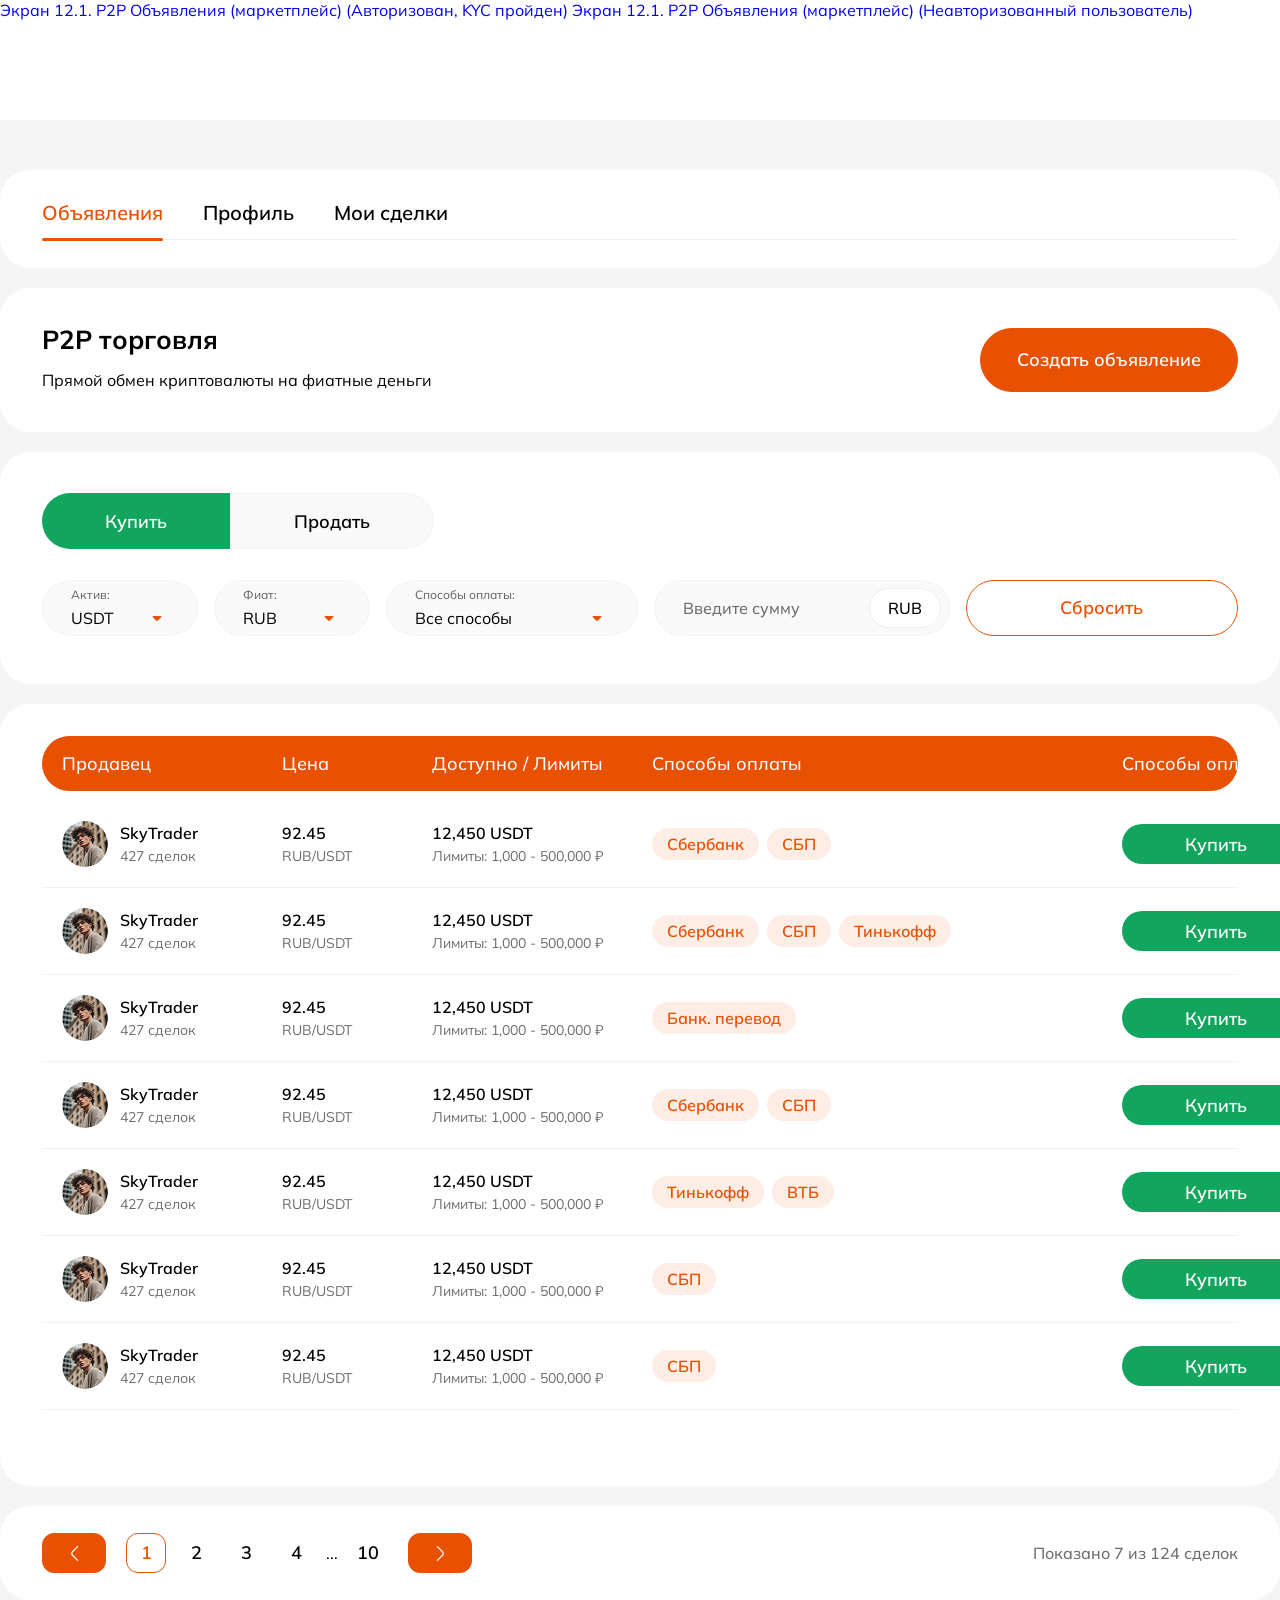
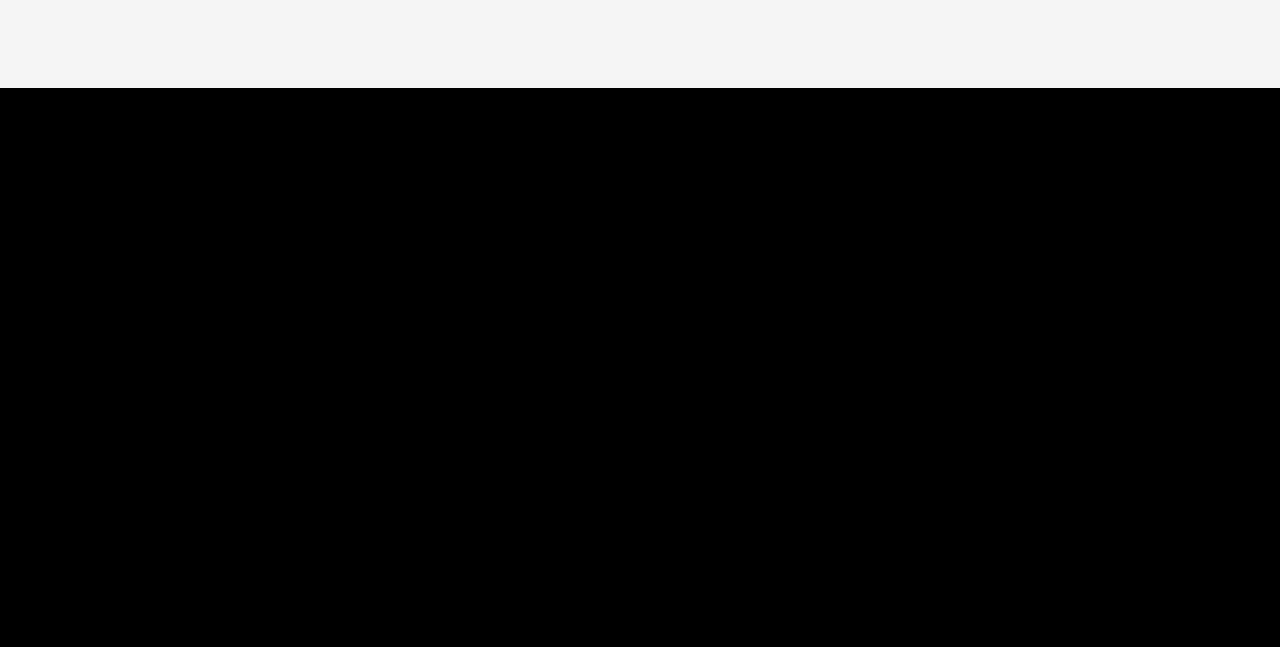
==== commit ba5a3840: "links" ====
--- a/index.html
+++ b/index.html
@@ -11,7 +11,10 @@
 
 <body>
 
-    <header></header>
+    <header>
+        <a href="index.html">Экран 12.1. P2P Объявления (маркетплейс) (Авторизован, KYC пройден)</a>
+        <a href="unauthorized.html">Экран 12.1. P2P Объявления (маркетплейс) (Неавторизованный пользователь)</a>
+    </header>
 
     <section class="ads">
         <div class="container">
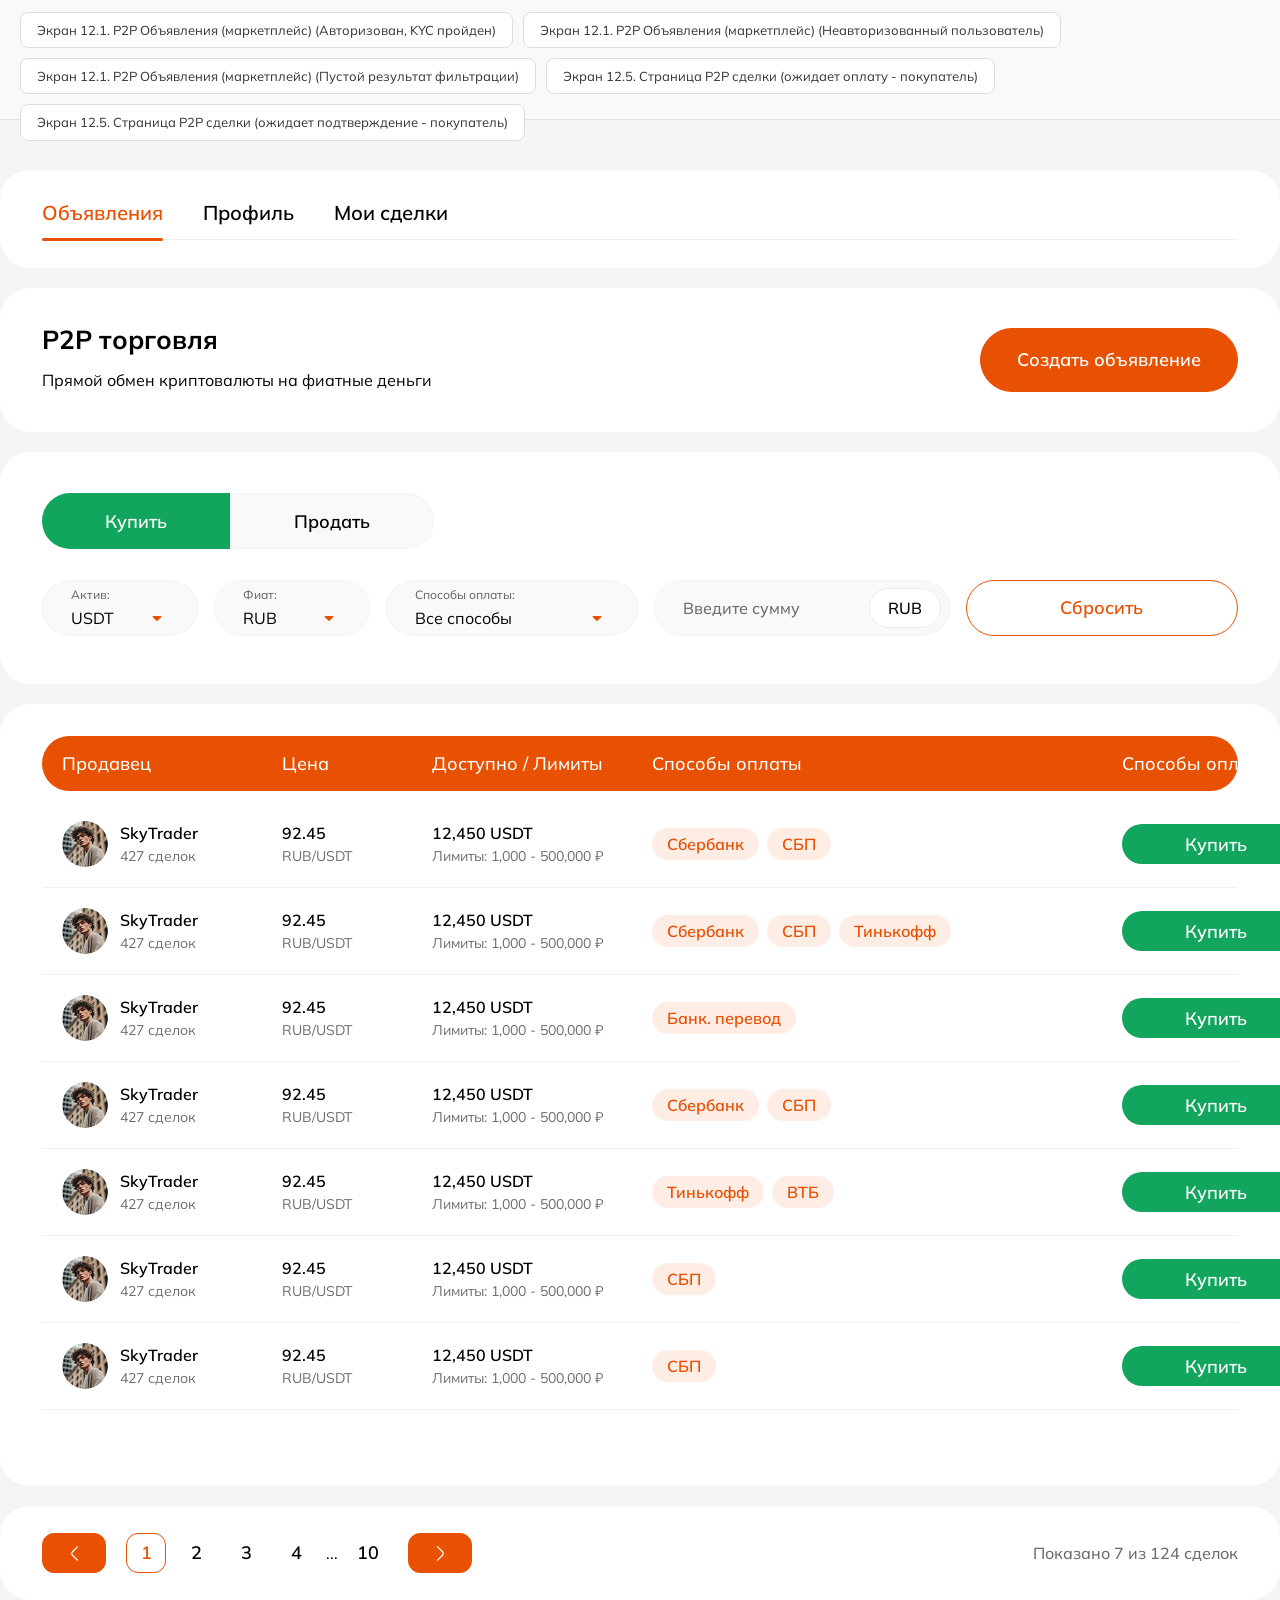
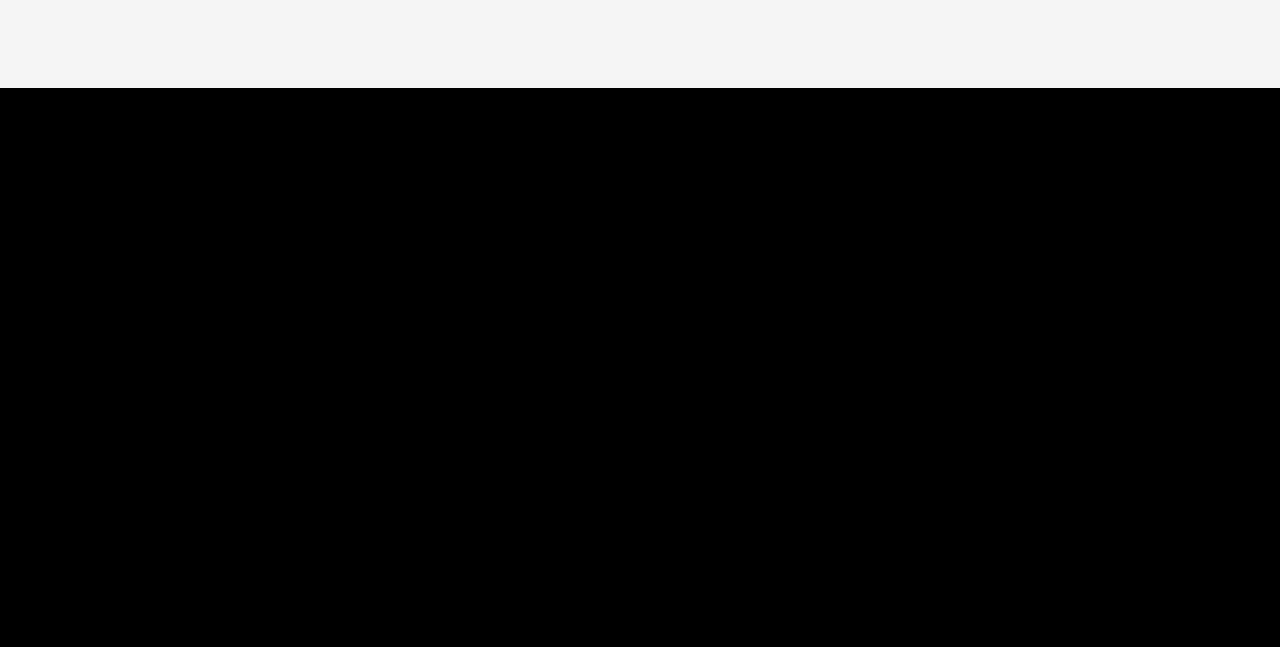
==== commit 410b74a3: "links-2" ====
--- a/index.html
+++ b/index.html
@@ -11,9 +11,12 @@
 
 <body>
 
-    <header>
+    <header class="demo-nav">
         <a href="index.html">Экран 12.1. P2P Объявления (маркетплейс) (Авторизован, KYC пройден)</a>
         <a href="unauthorized.html">Экран 12.1. P2P Объявления (маркетплейс) (Неавторизованный пользователь)</a>
+        <a href="empty_result.html">Экран 12.1. P2P Объявления (маркетплейс) (Пустой результат фильтрации)</a>
+        <a href="page_p2p_deal.html">Экран 12.5. Страница P2P сделки (ожидает оплату - покупатель)</a>
+        <a href="page_p2p_deal_wait.html">Экран 12.5. Страница P2P сделки (ожидает подтверждение - покупатель)</a>
     </header>
 
     <section class="ads">
--- a/assets/css/style.css
+++ b/assets/css/style.css
@@ -40,6 +40,57 @@
 
 header {
     height: 120px;
+}
+
+.demo-nav {
+    background: #f8f9fa;
+    padding: 12px 20px;
+    display: flex;
+    flex-wrap: wrap;
+    gap: 10px;
+    align-items: center;
+    border-bottom: 1px solid #e2e2e2;
+    font-family: system-ui, -apple-system, 'Segoe UI', Roboto, sans-serif;
+}
+
+.demo-nav a {
+    text-decoration: none;
+    color: #333;
+    font-size: 13px;
+    font-weight: 500;
+    padding: 8px 16px;
+    background: #fff;
+    border: 1px solid #ddd;
+    border-radius: 8px;
+    transition: all 0.2s ease;
+    white-space: nowrap;
+    line-height: 1.4;
+}
+
+.demo-nav a:hover {
+    background: #e85002;
+    color: #fff;
+    border-color: #e85002;
+    transform: translateY(-1px);
+    box-shadow: 0 2px 6px rgba(232, 80, 2, 0.2);
+}
+
+.demo-nav a.active {
+    background: #e85002;
+    color: #fff;
+    border-color: #e85002;
+}
+
+@media (max-width: 640px) {
+    .demo-nav {
+        padding: 10px 12px;
+        gap: 8px;
+    }
+
+    .demo-nav a {
+        font-size: 12px;
+        padding: 6px 12px;
+    }
 }
 
 .btn {
@@ -3496,6 +3547,7 @@
         opacity: 0;
         transform: translateY(-20px) scale(0.95);
     }
+
     to {
         opacity: 1;
         transform: translateY(0) scale(1);
@@ -3665,12 +3717,12 @@
     margin-top: 2px;
 }
 
-.checkbox-input:checked + .checkbox-custom {
+.checkbox-input:checked+.checkbox-custom {
     background: #E85002;
     border-color: #E85002;
 }
 
-.checkbox-input:checked + .checkbox-custom::after {
+.checkbox-input:checked+.checkbox-custom::after {
     content: '';
     width: 5px;
     height: 11px;
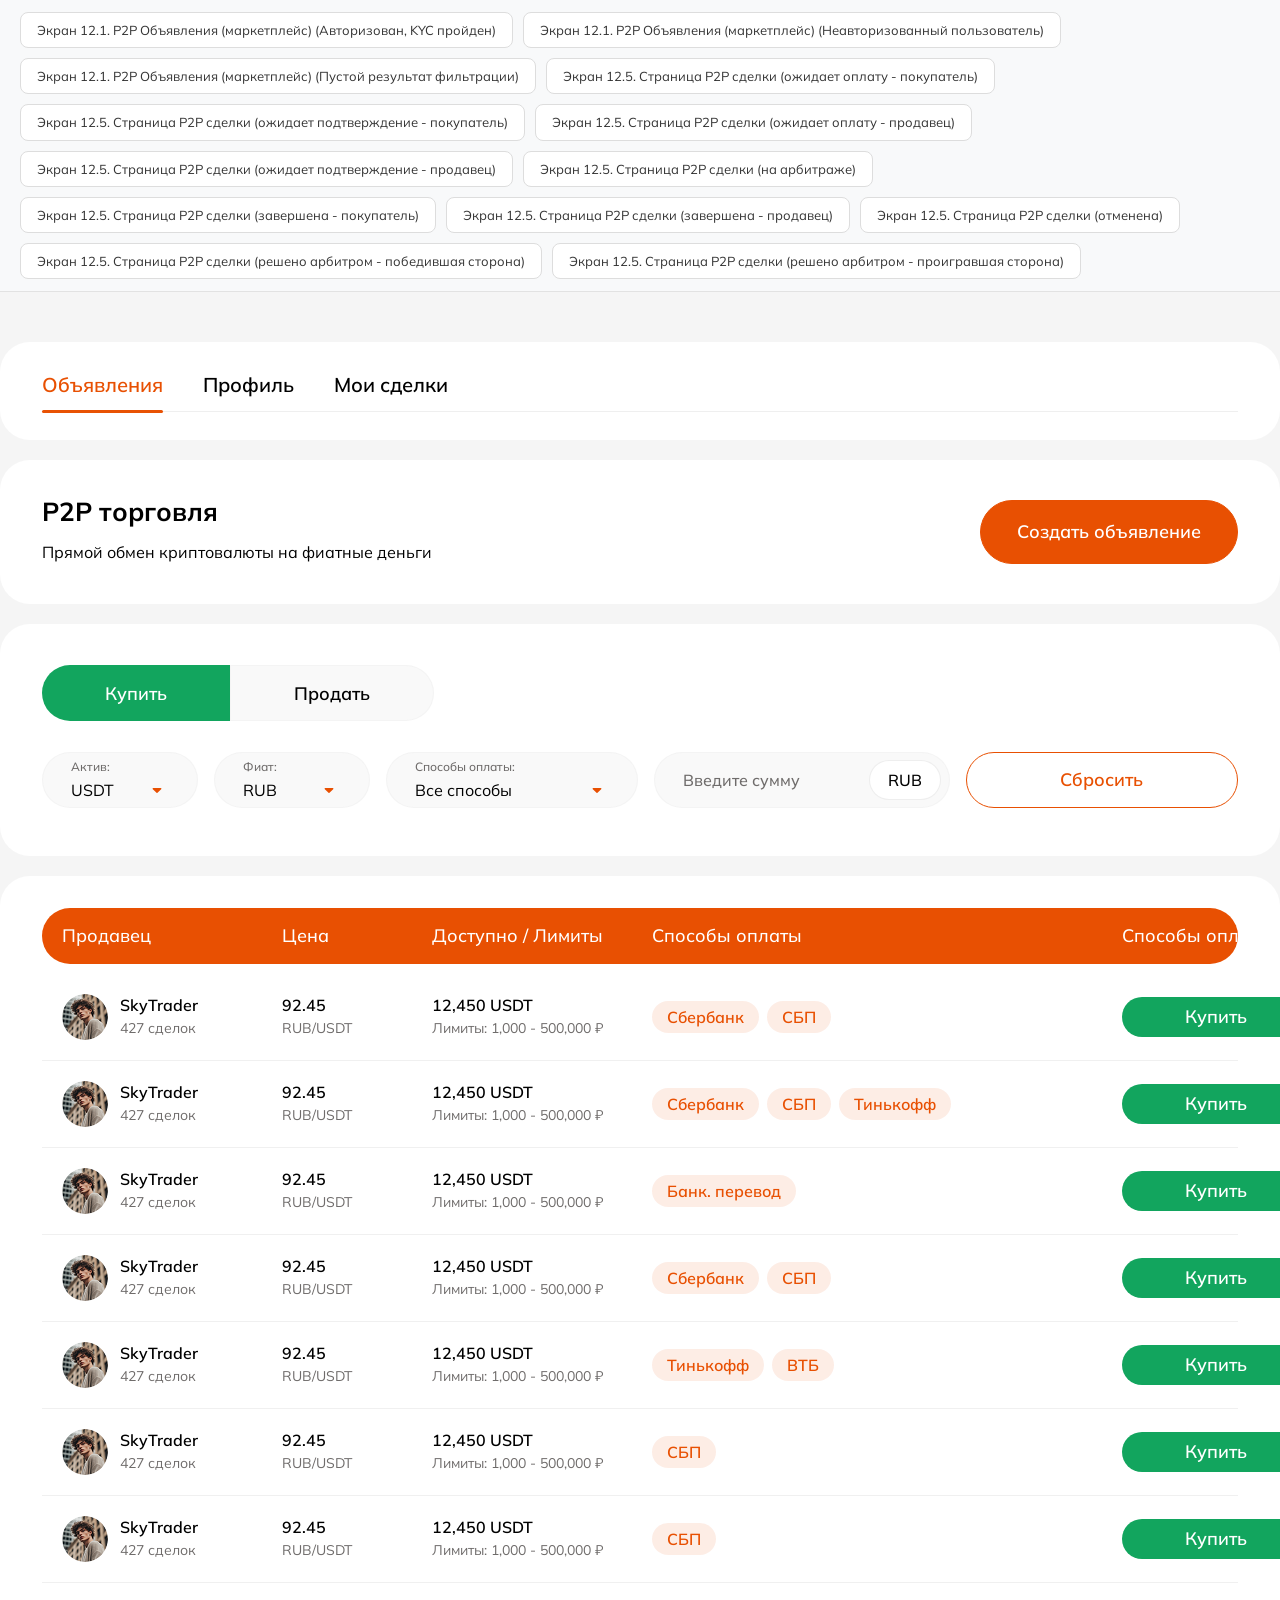
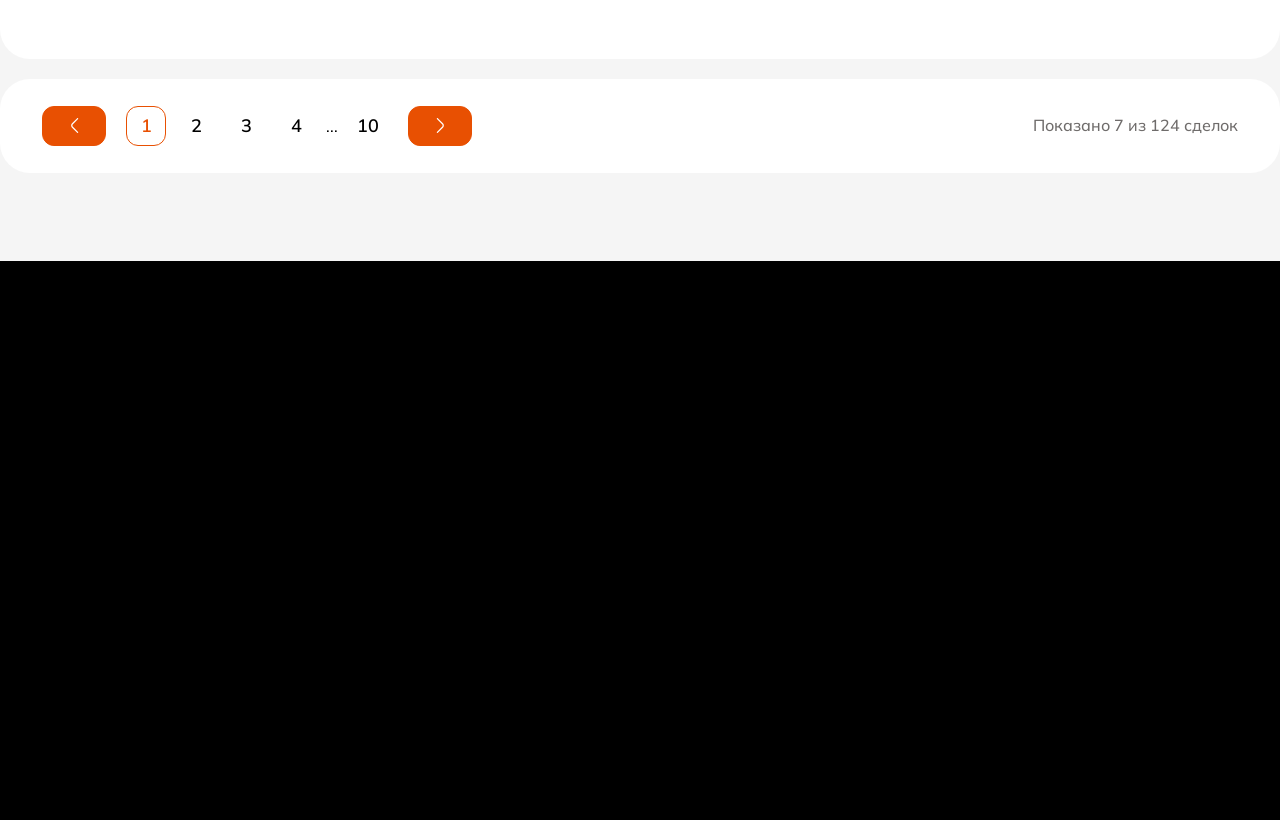
==== commit 6fa4d95d: "finish" ====
--- a/index.html
+++ b/index.html
@@ -17,6 +17,14 @@
         <a href="empty_result.html">Экран 12.1. P2P Объявления (маркетплейс) (Пустой результат фильтрации)</a>
         <a href="page_p2p_deal.html">Экран 12.5. Страница P2P сделки (ожидает оплату - покупатель)</a>
         <a href="page_p2p_deal_wait.html">Экран 12.5. Страница P2P сделки (ожидает подтверждение - покупатель)</a>
+        <a href="page_p2p_deal_seller.html">Экран 12.5. Страница P2P сделки (ожидает оплату - продавец)</a>
+        <a href="page_p2p_deal_confirm_seller.html">Экран 12.5. Страница P2P сделки (ожидает подтверждение - продавец)</a>
+        <a href="page_p2p_deal_arbitration.html">Экран 12.5. Страница P2P сделки (на арбитраже)</a>
+        <a href="page_p2p_deal_finish.html">Экран 12.5. Страница P2P сделки (завершена - покупатель)</a>
+        <a href="page_p2p_deal_finish_seller.html">Экран 12.5. Страница P2P сделки (завершена - продавец)</a>
+        <a href="page_p2p_deal_cancelled.html">Экран 12.5. Страница P2P сделки (отменена)</a>
+        <a href="page_p2p_deal_arbitration_finish.html">Экран 12.5. Страница P2P сделки (решено арбитром - победившая сторона)</a>
+        <a href="page_p2p_deal_arbitration_finish_loss.html">Экран 12.5. Страница P2P сделки (решено арбитром - проигравшая сторона)</a>
     </header>
 
     <section class="ads">
@@ -50,24 +58,26 @@
                                 <span>Актив: </span>
                                 <select name="" id="">
                                     <option value="">USDT</option>
-                                    <option value=""></option>
-                                    <option value=""></option>
+                                    <option value="">BTC</option>
+                                    <option value="">ETH</option>
+                                    <option value="">BNB</option>
                                 </select>
                             </div>
                             <div class="ads-form-item">
                                 <span>Фиат: </span>
                                 <select name="" id="">
                                     <option value="">RUB</option>
-                                    <option value=""></option>
-                                    <option value=""></option>
+                                    <option value="">USD</option>
+                                    <option value="">EUR</option>
                                 </select>
                             </div>
                             <div class="ads-form-item ads-form-payment">
                                 <span>Способы оплаты: </span>
                                 <select name="" id="">
                                     <option value="">Все способы</option>
-                                    <option value=""></option>
-                                    <option value=""></option>
+                                    <option value="">Сбербанк</option>
+                                    <option value="">Тинькофф</option>
+                                    <option value="">СБП</option>
                                 </select>
                             </div>
                             <div class="ads-form-item-enter">
--- a/assets/css/style.css
+++ b/assets/css/style.css
@@ -38,10 +38,6 @@
     margin: 0 auto;
 }
 
-header {
-    height: 120px;
-}
-
 .demo-nav {
     background: #f8f9fa;
     padding: 12px 20px;
@@ -50,7 +46,6 @@
     gap: 10px;
     align-items: center;
     border-bottom: 1px solid #e2e2e2;
-    font-family: system-ui, -apple-system, 'Segoe UI', Roboto, sans-serif;
 }
 
 .demo-nav a {
@@ -3011,6 +3006,7 @@
     display: flex;
     flex-direction: column;
     min-height: 500px;
+    max-height: 576px;
 }
 
 .p2p-chat-title {
@@ -3501,7 +3497,7 @@
 
 
 
-/*модальное окно арбитража*/
+/* Модальное окно арбитража */
 .arbitration-modal {
     display: none;
     position: fixed;
@@ -3534,12 +3530,30 @@
     background: white;
     border-radius: 30px;
     width: 100%;
-    max-width: 680px;
+    max-width: 960px;
     max-height: 90vh;
-    padding: 40px;
+    padding: 80px 148px;
     z-index: 2001;
     animation: modalSlideIn 0.3s ease;
     overflow-y: auto;
+}
+
+.arbitration-modal-content::-webkit-scrollbar {
+    width: 6px;
+}
+
+.arbitration-modal-content::-webkit-scrollbar-track {
+    background: transparent;
+    margin: 40px 0;
+}
+
+.arbitration-modal-content::-webkit-scrollbar-thumb {
+    background: #d1d1d1;
+    border-radius: 3px;
+}
+
+.arbitration-modal-content::-webkit-scrollbar-thumb:hover {
+    background: #b8b8b8;
 }
 
 @keyframes modalSlideIn {
@@ -3575,70 +3589,106 @@
 }
 
 .arbitration-modal-title {
-    font-size: 26px;
+    font-size: 34px;
     line-height: 100%;
     font-family: 'bold';
     text-align: center;
-    margin-bottom: 32px;
+    margin-bottom: 38px;
     color: #000;
 }
 
+.arbitration-form-wrapper {
+    background: #f5f5f5;
+    border-radius: 30px;
+    padding: 30px 49px 73px 49px;
+}
+
 .arbitration-warning {
-    background: #FFF8F0;
-    border-left: 3px solid #E85002;
-    border-radius: 16px;
-    padding: 16px 20px;
-    margin-bottom: 24px;
+    background: white;
+    border-radius: 30px;
+    padding: 20px;
+    margin-bottom: 20px;
+    display: flex;
+    align-items: flex-start;
+    gap: 12px;
+    position: relative;
+}
+
+.arbitration-warning-line {
+    background: #E85002;
+    flex-shrink: 0;
+    align-self: center;
+    border-radius: 50px;
+    width: 2px;
+    height: 54px;
 }
 
 .arbitration-warning-text {
-    font-size: 14px;
-    line-height: 164%;
-    color: #6f6c6b;
+    font-size: 16px;
+    line-height: 170%;
+    flex: 1;
 }
 
 .arbitration-form {
     display: flex;
     flex-direction: column;
-    gap: 24px;
+    gap: 20px;
 }
 
 .form-group {
     display: flex;
     flex-direction: column;
-    gap: 8px;
-}
-
-.form-label {
-    font-size: 14px;
-    line-height: 150%;
-    color: #6f6c6b;
+}
+
+.input-wrapper {
+    position: relative;
 }
 
 .form-input {
-    padding: 16px 20px;
-    border: 1px solid #efefef;
-    border-radius: 30px;
+    width: 100%;
+    padding: 20px 20px 20px 20px;
+    border: none;
+    border-radius: 500px;
     font-size: 16px;
     outline: none;
     transition: all 0.2s;
     font-family: inherit;
-    background: #f9f9f9;
+    background: white;
 }
 
 .form-input:focus {
-    border-color: #E85002;
-    background: white;
+    box-shadow: 0 0 0 2px rgba(232, 80, 2, 0.2);
+}
+
+.input-label-inside {
+    position: absolute;
+    left: 20px;
+    top: 50%;
+    transform: translateY(-50%);
+    font-size: 16px;
+    line-height: 150%;
+    color: #999;
+    pointer-events: none;
+    transition: all 0.2s;
+    background: transparent;
+}
+
+.form-input:focus+.input-label-inside,
+.form-input:not(:placeholder-shown)+.input-label-inside {
+    top: 8px;
+    font-size: 12px;
+    color: #6f6c6b;
+    transform: translateY(0);
 }
 
 .form-input::placeholder {
-    color: #999;
+    color: transparent;
 }
 
 /* Зона загрузки файлов */
 .file-upload-area {
-    background: #f9f9f9;
-    border-radius: 30px;
+    background: white;
+    border-radius: 40px;
     padding: 48px 32px;
     text-align: center;
     display: flex;
@@ -3651,7 +3701,6 @@
 
 .file-upload-area:hover {
     border-color: #E85002;
-    background: #fff8f0;
 }
 
 .file-upload-icon {
@@ -3705,16 +3754,17 @@
 }
 
 .checkbox-custom {
-    width: 22px;
-    height: 22px;
-    border: 2px solid #e0e0e0;
-    border-radius: 6px;
     flex-shrink: 0;
     transition: all 0.2s;
     display: flex;
     align-items: center;
     justify-content: center;
     margin-top: 2px;
+    background: white;
+    border: 1px solid #ededed;
+    border-radius: 6px;
+    width: 26px;
+    height: 26px;
 }
 
 .checkbox-input:checked+.checkbox-custom {
@@ -3734,22 +3784,20 @@
 
 .checkbox-text {
     font-size: 14px;
-    line-height: 164%;
-    color: #6f6c6b;
+    line-height: 140%;
 }
 
 /* Кнопки */
 .arbitration-actions {
     display: flex;
     gap: 12px;
-    justify-content: center;
-    margin-top: 8px;
+    margin-top: 16px;
 }
 
 .arbitration-btn {
     padding: 16px 32px;
     border-radius: 100px;
-    font-size: 16px;
+    font-size: 18px;
     line-height: 100%;
     font-family: 'semibold';
     cursor: pointer;
@@ -3763,6 +3811,7 @@
 .arbitration-btn-primary {
     background: #E85002;
     color: white;
+    max-width: 333px;
 }
 
 .arbitration-btn-primary:hover {
@@ -3775,7 +3824,7 @@
 }
 
 .arbitration-btn-secondary {
-    background: white;
+    background: none;
     color: #E85002;
     border: 1px solid #E85002;
 }
@@ -3793,6 +3842,11 @@
     .arbitration-modal-content {
         padding: 32px 24px;
         max-height: 95vh;
+        /* Увеличиваем на мобильных */
+    }
+
+    .arbitration-form-wrapper {
+        padding: 24px;
     }
 
     .arbitration-modal-title {
@@ -3802,10 +3856,6 @@
 
     .arbitration-warning {
         padding: 14px 16px;
-    }
-
-    .arbitration-warning-text {
-        font-size: 13px;
     }
 
     .file-upload-area {
@@ -3846,6 +3896,11 @@
         border-radius: 20px;
     }
 
+    .arbitration-form-wrapper {
+        padding: 20px;
+        border-radius: 20px;
+    }
+
     .arbitration-modal-title {
         font-size: 20px;
     }
@@ -3857,10 +3912,876 @@
 
     .file-upload-area {
         padding: 28px 16px;
-        border-radius: 20px;
     }
 
     .arbitration-btn {
         height: 48px;
     }
+}
+
+
+
+
+/* Модальное окно открытия сделки */
+.open-deal-modal {
+    display: none;
+    position: fixed;
+    top: 0;
+    left: 0;
+    width: 100%;
+    height: 100%;
+    z-index: 2000;
+    align-items: center;
+    justify-content: center;
+    padding: 20px;
+}
+
+.open-deal-modal.active {
+    display: flex;
+}
+
+.open-deal-modal-overlay {
+    position: absolute;
+    top: 0;
+    left: 0;
+    width: 100%;
+    height: 100%;
+    background: rgba(0, 0, 0, 0.6);
+    backdrop-filter: blur(4px);
+}
+
+.open-deal-modal-content {
+    position: relative;
+    background: white;
+    border-radius: 30px;
+    width: 100%;
+    max-width: 960px;
+    padding: 60px 53px;
+    z-index: 2001;
+    animation: modalSlideIn 0.3s ease;
+}
+
+@keyframes modalSlideIn {
+    from {
+        opacity: 0;
+        transform: translateY(-20px) scale(0.95);
+    }
+
+    to {
+        opacity: 1;
+        transform: translateY(0) scale(1);
+    }
+}
+
+.open-deal-modal-close {
+    position: absolute;
+    top: 24px;
+    right: 24px;
+    width: 40px;
+    height: 40px;
+    border: none;
+    background: none;
+    cursor: pointer;
+    display: flex;
+    align-items: center;
+    justify-content: center;
+    transition: all 0.2s;
+}
+
+
+.open-deal-modal-title {
+    font-size: 34px;
+    line-height: 100%;
+    font-family: 'bold';
+    margin-bottom: 18px;
+    color: #000;
+}
+
+.open-deal-modal-subtitle {
+    font-size: 18px;
+    line-height: 150%;
+    color: #6f6c6b;
+    margin-bottom: 42px;
+}
+
+.open-deal-info-grid {
+    display: grid;
+    grid-template-columns: repeat(3, 1fr);
+    gap: 12px;
+    margin-bottom: 44px;
+}
+
+.open-deal-info-card {
+    background: #f9f9f9;
+    border-radius: 30px;
+    padding: 16px 26px;
+    display: flex;
+    flex-direction: column;
+    gap: 4px;
+}
+
+.open-deal-info-label {
+    font-size: 16px;
+    line-height: 150%;
+    color: #6f6c6b;
+}
+
+.open-deal-info-value {
+    font-size: 18px;
+    line-height: 130%;
+    font-family: 'semibold';
+    color: #000;
+}
+
+.open-deal-amount-section {
+    margin-bottom: 32px;
+}
+
+.open-deal-amount-label {
+    display: block;
+    font-size: 20px;
+    line-height: 170%;
+    font-family: 'semibold';
+    margin-bottom: 24px;
+    color: #000;
+}
+
+.open-deal-inputs-row {
+    display: flex;
+    align-items: center;
+    gap: 16px;
+}
+
+.open-deal-input-wrapper {
+    position: relative;
+    flex: 1;
+}
+
+.open-deal-input {
+    width: 100%;
+    padding: 30px 90px 10px 20px;
+    border: 1px solid #efefef;
+    border-radius: 30px;
+    font-size: 16px;
+    font-family: 'semibold';
+    outline: none;
+    transition: all 0.2s;
+    background: #f9f9f9;
+    height: 56px;
+}
+
+.open-deal-input:focus {
+    border-color: #E85002;
+    background: white;
+}
+
+.open-deal-input[readonly] {
+    background: #f9f9f9;
+    cursor: default;
+}
+
+.open-deal-input-label {
+    position: absolute;
+    left: 20px;
+    top: 8px;
+    font-size: 12px;
+    line-height: 150%;
+    color: #6f6c6b;
+    pointer-events: none;
+}
+
+.open-deal-currency-badge {
+    position: absolute;
+    right: 5px;
+    top: 50%;
+    transform: translateY(-50%);
+    background: white;
+    border: none;
+    border-radius: 500px;
+    pointer-events: none;
+    width: 82px;
+    height: 44px;
+    font-size: 16px;
+    display: flex;
+    align-items: center;
+    justify-content: center;
+}
+
+.open-deal-swap-btn {
+    width: 44px;
+    height: 44px;
+    border: none;
+    background: none;
+    border-radius: 12px;
+    cursor: pointer;
+    display: flex;
+    align-items: center;
+    justify-content: center;
+    transition: all 0.2s;
+    flex-shrink: 0;
+}
+
+
+.open-deal-actions {
+    display: flex;
+    gap: 12px;
+}
+
+.open-deal-btn {
+    border-radius: 100px;
+    font-size: 18px;
+    line-height: 100%;
+    font-family: 'semibold';
+    cursor: pointer;
+    transition: all 0.2s;
+    border: none;
+    flex: 1;
+    max-width: 258px;
+    height: 50px;
+}
+
+.open-deal-btn-primary {
+    background: #E85002;
+    color: white;
+}
+
+.open-deal-btn-primary:hover {
+    background: #C94502;
+}
+
+.open-deal-btn-secondary {
+    background: white;
+    color: #E85002;
+    border: 1px solid #E85002;
+    max-width: 170px;
+}
+
+.open-deal-btn-secondary:hover {
+    background: #FFF0E6;
+}
+
+/* Адаптивность */
+@media (max-width: 768px) {
+    .open-deal-modal-content {
+        padding: 32px 24px;
+    }
+
+    .open-deal-info-grid {
+        grid-template-columns: 1fr;
+    }
+
+    .open-deal-inputs-row {
+        flex-direction: column;
+    }
+
+    .open-deal-swap-btn {
+        transform: rotate(90deg);
+        width: 100%;
+    }
+
+    .open-deal-swap-btn:hover {
+        transform: rotate(270deg);
+    }
+
+    .open-deal-actions {
+        flex-direction: column;
+    }
+
+    .open-deal-btn {
+        max-width: 100%;
+        width: 100%;
+    }
+}
+
+@media (max-width: 480px) {
+    .open-deal-modal-content {
+        padding: 24px 16px;
+        border-radius: 20px;
+    }
+
+    .open-deal-modal-title {
+        font-size: 22px;
+    }
+
+    .open-deal-input {
+        padding: 18px 80px 18px 16px;
+        font-size: 16px;
+    }
+
+    .open-deal-input-label {
+        font-size: 11px;
+        left: 16px;
+        top: 6px;
+    }
+
+    .open-deal-currency-badge {
+        right: 16px;
+        padding: 5px 12px;
+        font-size: 13px;
+    }
+}
+
+
+
+.p2p-info-block-seller {
+    display: flex;
+    flex-direction: column;
+    background: none;
+    padding: 0;
+
+}
+
+.p2p-info-block-seller-content {
+    background: #fff;
+    padding: 32px 34px;
+    border-radius: 30px;
+    margin-bottom: 12px;
+}
+
+.p2p-info-block-content {
+    display: flex;
+    flex-direction: column;
+    gap: 20px;
+}
+
+.p2p-info-message {
+    padding: 20px 24px;
+    border-radius: 30px;
+    font-size: 16px;
+    line-height: 170%;
+}
+
+.p2p-info-message-warn {
+    display: flex;
+    gap: 10px;
+}
+
+.p2p-info-message-gray {
+    background: #f9f9f9;
+}
+
+.p2p-info-message-orange {
+    background: #FDEEE6;
+}
+
+.p2p-deal-actions-confirm {
+    padding: 0;
+}
+
+.p2p-info-block-actions {
+    display: flex;
+    gap: 12px;
+    justify-content: flex-start;
+}
+
+.p2p-info-block-actions .p2p-btn {
+    height: 50px;
+    padding: 0 32px;
+}
+
+.p2p-info-block-actions .p2p-btn-secondary {
+    max-width: 248px;
+}
+
+.p2p-info-block-actions .p2p-btn-danger {
+    max-width: 246px;
+}
+
+@media (max-width: 640px) {
+    .p2p-info-block-seller {
+        gap: 16px;
+    }
+
+    .p2p-info-message {
+        padding: 16px 20px;
+        font-size: 14px;
+    }
+
+    .p2p-info-block-actions {
+        flex-direction: column;
+    }
+
+    .p2p-info-block-actions .p2p-btn {
+        max-width: 100% !important;
+        width: 100%;
+    }
+}
+
+
+@media (max-width: 968px) {
+    .p2p-info-block {
+        grid-column: 1 !important;
+        grid-row: auto !important;
+    }
+
+    .p2p-chat-card {
+        grid-column: 1 !important;
+        grid-row: auto !important;
+    }
+}
+
+@media (max-width: 640px) {
+    .p2p-info-block {
+        grid-column: 1 !important;
+        grid-row: auto !important;
+        margin-bottom: 20px;
+    }
+
+    .p2p-chat-card {
+        grid-column: 1 !important;
+        grid-row: auto !important;
+    }
+
+    .p2p-chat-card {
+        min-height: 300px;
+    }
+}
+
+
+
+/* Страница арбитража */
+.p2p-info-block-arbitration {
+    background: none;
+    padding: 0;
+}
+
+.p2p-info-block-arbitration-content {
+    background: white;
+    border-radius: 30px;
+    padding: 32px 34px;
+    grid-column: 1;
+    grid-row: 2;
+}
+
+.p2p-deal-status-arbitration {
+    background: rgba(246, 70, 93, 0.14);
+    color: #f6465d;
+}
+
+.p2p-arbitration-warning {
+    background: #fff;
+    border-radius: 30px;
+    padding: 44px 34px;
+    margin-bottom: 20px;
+}
+
+.p2p-arbitration-warning-content {
+    background: #FDEEE6;
+    border-radius: 30px;
+    padding: 20px;
+    display: flex;
+    align-items: flex-start;
+    gap: 10px;
+}
+
+.p2p-arbitration-icon {
+    flex-shrink: 0;
+}
+
+.p2p-arbitration-text {
+    font-size: 16px;
+    line-height: 170%;
+}
+
+.p2p-arbitration-text strong {
+    color: #E85002;
+    font-family: 'semibold';
+}
+
+.p2p-arbitration-details {
+    margin-bottom: 32px;
+}
+
+.p2p-arbitration-details-title {
+    font-size: 20px;
+    line-height: 170%;
+    font-family: 'semibold';
+    margin-bottom: 20px;
+    color: #000;
+}
+
+.p2p-arbitration-info-grid {
+    display: grid;
+    grid-template-columns: repeat(2, 1fr);
+    gap: 12px;
+}
+
+.p2p-arbitration-info-card {
+    background: #f9f9f9;
+    border-radius: 30px;
+    padding: 20px 24px;
+    display: flex;
+    flex-direction: column;
+    gap: 6px;
+}
+
+.p2p-arbitration-label {
+    font-size: 16px;
+    line-height: 150%;
+    color: #6f6c6b;
+}
+
+.p2p-arbitration-value {
+    font-size: 18px;
+    line-height: 140%;
+    font-family: 'semibold';
+}
+
+.p2p-evidence-section {
+    margin-top: 40px;
+}
+
+.p2p-evidence-title {
+    font-size: 18px;
+    line-height: 170%;
+    font-family: 'semibold';
+    margin-bottom: 20px;
+    color: #000;
+}
+
+.p2p-file-upload {
+    background: #f9f9f9;
+    border: 2px dashed #e8e8e8;
+    border-radius: 30px;
+    padding: 48px 32px;
+    text-align: center;
+    margin-bottom: 20px;
+    transition: all 0.2s;
+    cursor: pointer;
+}
+
+.p2p-file-upload:hover {
+    border-color: #E85002;
+    background: #fff8f0;
+}
+
+.p2p-file-upload-icon {
+    margin-bottom: 16px;
+    display: flex;
+    justify-content: center;
+}
+
+.p2p-file-upload-text {
+    font-size: 16px;
+    line-height: 150%;
+    color: #6f6c6b;
+    margin-bottom: 8px;
+}
+
+.p2p-file-upload-link {
+    color: #E85002;
+    font-family: 'semibold';
+    cursor: pointer;
+}
+
+.p2p-file-upload-hint {
+    font-size: 14px;
+    line-height: 150%;
+    color: #999;
+}
+
+.p2p-evidence-textarea {
+    width: 100%;
+    min-height: 120px;
+    padding: 20px 24px;
+    border: 1px solid #efefef;
+    border-radius: 30px;
+    font-size: 16px;
+    line-height: 150%;
+    font-family: 'regular';
+    resize: vertical;
+    outline: none;
+    transition: border-color 0.2s;
+    margin-bottom: 24px;
+    background: #f9f9f9;
+}
+
+.p2p-evidence-textarea:focus {
+    border-color: #E85002;
+}
+
+.p2p-submit-evidence-btn {
+    background: #E85002;
+    color: white;
+    border: none;
+    border-radius: 100px;
+    padding: 18px 48px;
+    font-size: 18px;
+    line-height: 100%;
+    font-family: 'semibold';
+    cursor: pointer;
+    transition: all 0.2s;
+}
+
+.p2p-submit-evidence-btn:hover {
+    background: #C94502;
+    transform: translateY(-2px);
+}
+
+.p2p-info-block-arbitration {
+    grid-column: 1;
+    grid-row: 2;
+}
+
+.p2p-info-block-arbitration~.p2p-chat-card {
+    grid-column: 2;
+    grid-row: 1 / span 2;
+
+}
+
+
+@media (max-width: 968px) {
+    .p2p-arbitration-info-grid {
+        grid-template-columns: 1fr;
+    }
+}
+
+@media (max-width: 640px) {
+    .p2p-info-block-arbitration {
+        padding: 24px 20px;
+    }
+
+    .p2p-arbitration-warning {
+        padding: 20px;
+        flex-direction: column;
+    }
+
+    .p2p-file-upload {
+        padding: 32px 20px;
+    }
+
+    .p2p-evidence-textarea {
+        padding: 16px 20px;
+        min-height: 100px;
+    }
+
+    .p2p-submit-evidence-btn {
+        width: 100%;
+        padding: 16px 32px;
+    }
+}
+
+
+.p2p-deal-status-finish {
+    background: rgba(103, 180, 72, 0.14);
+    color: #67b448;
+}
+
+.p2p-deal-stepper-finish::after {
+    width: 75%;
+}
+
+
+.p2p-success-block {
+    grid-column: 1;
+    grid-row: 2;
+    display: flex;
+    flex-direction: column;
+    gap: 20px;
+}
+
+.p2p-success-banner-content {
+    background: #fff;
+    border-radius: 30px;
+    padding: 46px 34px;
+}
+
+.p2p-success-banner {
+    background: #E8F5E9;
+    border-radius: 30px;
+    padding: 24px 28px;
+    display: flex;
+    align-items: flex-start;
+    gap: 16px;
+}
+
+.p2p-success-icon {
+    flex-shrink: 0;
+}
+
+.p2p-success-text {
+    font-size: 16px;
+    line-height: 170%;
+    color: #67b448;
+    font-family: 'semibold';
+}
+
+
+.p2p-deal-summary {
+    background: white;
+    border-radius: 30px;
+    padding: 32px 34px 72px 34px;
+}
+
+.p2p-summary-title {
+    font-size: 20px;
+    line-height: 170%;
+    font-family: 'semibold';
+    margin-bottom: 24px;
+    color: #000;
+}
+
+.p2p-summary-grid {
+    display: grid;
+    grid-template-columns: repeat(2, 1fr);
+    gap: 12px;
+    margin-bottom: 46px;
+}
+
+.p2p-summary-card {
+    background: #f9f9f9;
+    border-radius: 30px;
+    padding: 24px 26px;
+    display: flex;
+    flex-direction: column;
+    gap: 8px;
+}
+
+.p2p-summary-label {
+    font-size: 14px;
+    line-height: 150%;
+    color: #6f6c6b;
+}
+
+.p2p-summary-value {
+    font-size: 18px;
+    line-height: 130%;
+    font-family: 'semibold';
+    color: #000;
+}
+
+.p2p-back-marketplace-btn {
+    background: #E85002;
+    color: white;
+    border: none;
+    border-radius: 100px;
+    padding: 18px 48px;
+    font-size: 18px;
+    line-height: 100%;
+    font-family: 'semibold';
+    cursor: pointer;
+    transition: all 0.2s;
+}
+
+.p2p-back-marketplace-btn:hover {
+    background: #C94502;
+    transform: translateY(-2px);
+}
+
+.p2p-success-block {
+    grid-column: 1;
+    grid-row: 2;
+}
+
+.p2p-success-block~.p2p-chat-card {
+    grid-column: 2;
+    grid-row: 1 / span 2;
+
+}
+
+@media (max-width: 968px) {
+    .p2p-summary-grid {
+        grid-template-columns: 1fr;
+    }
+}
+
+@media (max-width: 640px) {
+    .p2p-success-block {
+        gap: 16px;
+    }
+
+    .p2p-success-banner {
+        padding: 20px;
+        flex-direction: column;
+    }
+
+    .p2p-deal-summary {
+        padding: 24px 20px;
+    }
+
+    .p2p-back-marketplace-btn {
+        width: 100%;
+        padding: 16px 32px;
+    }
+}
+
+.p2p-deal-stepper-cancelled::after {
+    width: 0;
+}
+
+.p2p-deal-stepper-cancelled::before {
+    width: 75%;
+    left: 12%;
+}
+
+.p2p-deal-stepper-cancelled .p2p-step:not(.completed):not(.active) .p2p-step-circle {
+    color: #9E9E9E;
+    border: 1px solid #9E9E9E;
+}
+
+.p2p-deal-stepper-cancelled .p2p-step-label {
+    color: #9e9e9e;
+}
+
+.p2p-deal-status-cancelled {
+    color: #9ca3af;
+    background: #f5f5f5;
+}
+
+.p2p-deal-cancelled {
+    background: #fff;
+    border-radius: 30px;
+    padding: 33px;
+}
+
+.p2p-deal-cancelled-content {
+    margin-bottom: 40px;
+    background: #FDEEE6;
+    border-radius: 30px;
+    padding: 20px 24px;
+    display: flex;
+    gap: 10px;
+}
+
+.p2p-cancelled-text {
+    font-size: 16px;
+    line-height: 170%;
+}
+
+.cancelled-red {
+    color: #e85002;
+    font-family: 'semibold';
+}
+
+.p2p-success-text span {
+    color: #000;
+}
+
+
+.p2p-loss-banner {
+    background: rgba(246, 70, 93, 0.14);
+    align-items: center;
+}
+
+.p2p-loss-text {
+    color: #f6465d;
+}
+
+.p2p-deal-loss-info {
+    background: #f9f9f9;
+    border-radius: 30px;
+    padding: 34px;
+    margin-bottom: 46px;
+}
+
+.p2p-deal-loss-info p {
+    font-size: 16px;
+    line-height: 170%;
+}
+
+.p2p-deal-loss-info span {
+    font-size: 16px;
+    line-height: 150%;
+    color: #6f6c6b;
+    margin-bottom: 4px;
 }
